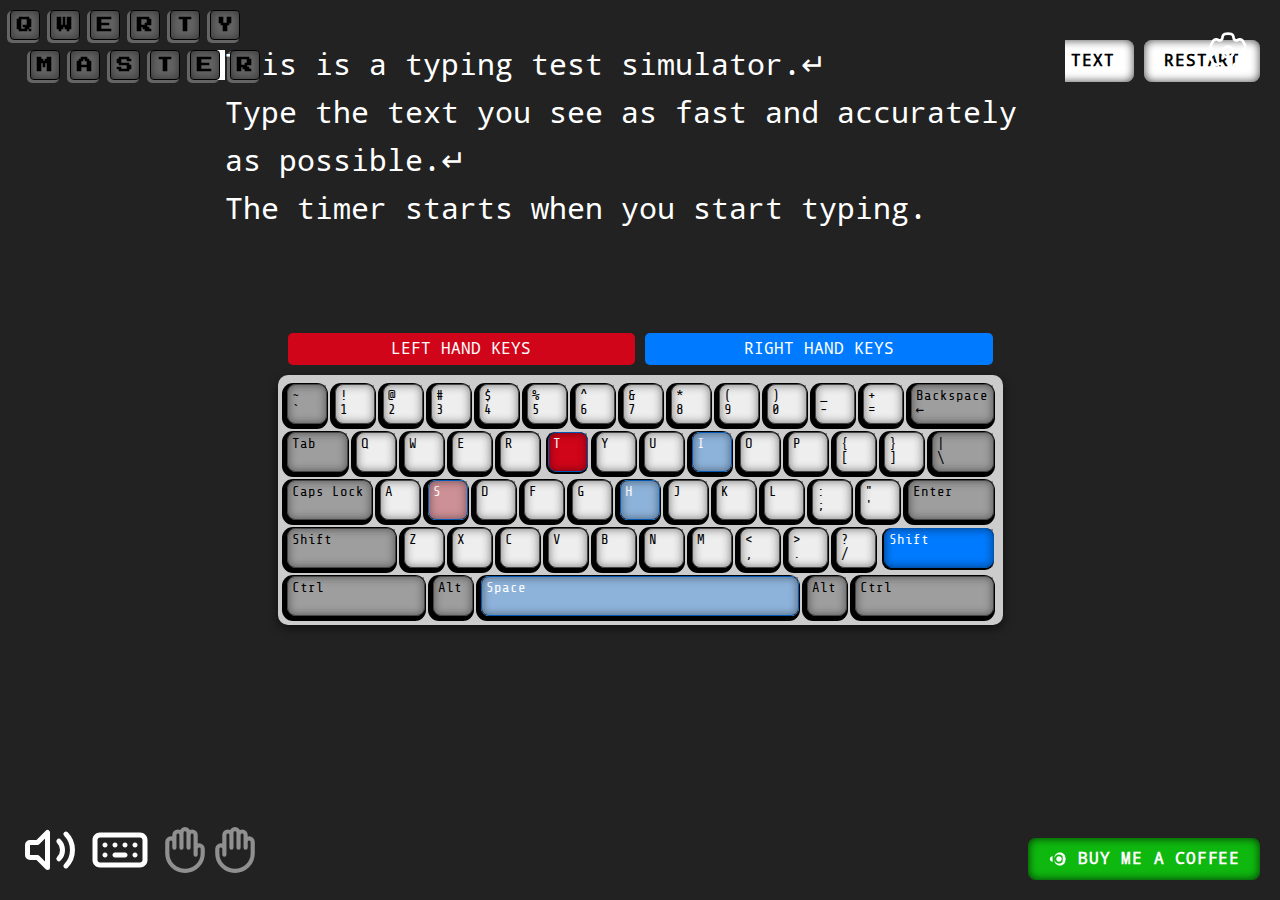
==== index.html @ 44d817fb "feat: Add loading animation." ====
<!DOCTYPE html>
<html lang="en">
  <head>
    <meta charset="UTF-8" />
    <meta name="viewport" content="width=device-width, initial-scale=1.0" />
    <title>QWERTY Keyboard</title>

    <link rel="preconnect" href="https://fonts.googleapis.com" />
    <link rel="preconnect" href="https://fonts.gstatic.com" crossorigin />
    <link
      href="https://fonts.googleapis.com/css2?family=Kanit:ital,wght@0,100;0,200;0,300;0,400;0,500;0,600;0,700;0,800;0,900;1,100;1,200;1,300;1,400;1,500;1,600;1,700;1,800;1,900&family=Press+Start+2P&display=swap"
      rel="stylesheet"
    />

    <script src="typing-progress.js" type="module"></script>
    <script src="qwerty-keyboard.js" type="module"></script>

    <link rel="stylesheet" href="reset.css" type="text/css" media="all" />
    <link rel="stylesheet" href="base.css" type="text/css" media="all" />
    <link rel="stylesheet" href="style.css" type="text/css" media="all" />
    <link rel="stylesheet" href="form.css" type="text/css" media="all" />
    <link rel="stylesheet" href="hands.css" type="text/css" media="all" />
  </head>

  <body>
    <header class="header">
      <h1 class="logo">
        <span>
          <span>Q</span>
          <span>W</span>
          <span>E</span>
          <span>R</span>
          <span>T</span>
          <span>Y</span>
        </span>

        <span>
          <span>M</span>
          <span>A</span>
          <span>S</span>
          <span>T</span>
          <span>E</span>
          <span>R</span>
        </span>
      </h1>
    </header>

    <qwerty-keyboard>
      <div class="container">
        <textarea
          class="textarea-placeholder source-container hidden"
          rows="5"
          data-default-text
        >
This is a typing test simulator.
Type the text you see as fast and accurately as possible.
The timer starts when you start typing.</textarea
        >
        <textarea
          class="textarea-placeholder hidden"
          rows="5"
          data-random-text
        ></textarea>

        <div class="textarea-preview" data-preview></div>

        <div class="actions">
          <button
            class="button disengage"
            data-init
            data-random
            data-source="data-random-text"
          >
            generate text
          </button>

          <button class="button disengage" data-restart>restart</button>
        </div>

        <div class="keyboard hidden" data-keyboard>
          <div class="keyboard__legend">
            <div class="keyboard__legend-item keyboard__legend-item--left">
              Left hand keys
            </div>
            <div class="keyboard__legend-item keyboard__legend-item--right">
              Right hand keys
            </div>
          </div>

          <!-- Row 1 -->
          <div class="row">
            <div data-code="Backquote" class="key dark key--left">~<br />`</div>
            <div data-code="Digit1" class="key key--left">!<br />1</div>
            <div data-code="Digit2" class="key key--left">@<br />2</div>
            <div data-code="Digit3" class="key key--left">#<br />3</div>
            <div data-code="Digit4" class="key key--left">$<br />4</div>
            <div data-code="Digit5" class="key key--left">%<br />5</div>
            <div data-code="Digit6" class="key">^<br />6</div>
            <div data-code="Digit7" class="key">&<br />7</div>
            <div data-code="Digit8" class="key">*<br />8</div>
            <div data-code="Digit9" class="key">(<br />9</div>
            <div data-code="Digit0" class="key">)<br />0</div>
            <div data-code="Minus" class="key">_<br />-</div>
            <div data-code="Equal" class="key">+<br />=</div>
            <div data-code="Backspace" class="key wide dark right">
              Backspace <br />←
            </div>
          </div>
          <!-- Row 2 -->
          <div class="row">
            <div data-code="Tab" class="key wide dark left">Tab</div>
            <div data-code="KeyQ" class="key key--left">Q</div>
            <div data-code="KeyW" class="key key--left">W</div>
            <div data-code="KeyE" class="key key--left">E</div>
            <div data-code="KeyR" class="key key--left">R</div>
            <div data-code="KeyT" class="key key--left">T</div>
            <div data-code="KeyY" class="key">Y</div>
            <div data-code="KeyU" class="key">U</div>
            <div data-code="KeyI" class="key">I</div>
            <div data-code="KeyO" class="key">O</div>
            <div data-code="KeyP" class="key">P</div>
            <div data-code="BracketLeft" class="key">{<br />[</div>
            <div data-code="BracketRight" class="key">}<br />]</div>
            <div data-code="Backslash" class="key wide dark left">|<br />\</div>
          </div>
          <!-- Row 3 -->
          <div class="row">
            <div data-code="CapsLock" class="key wide dark left">Caps Lock</div>
            <div data-code="KeyA" class="key key--left">A</div>
            <div data-code="KeyS" class="key key--left">S</div>
            <div data-code="KeyD" class="key key--left">D</div>
            <div data-code="KeyF" class="key key--left">F</div>
            <div data-code="KeyG" class="key key--left">G</div>
            <div data-code="KeyH" class="key">H</div>
            <div data-code="KeyJ" class="key">J</div>
            <div data-code="KeyK" class="key">K</div>
            <div data-code="KeyL" class="key">L</div>
            <div data-code="Semicolon" class="key">:<br />;</div>
            <div data-code="Quote" class="key">"<br />'</div>
            <div data-code="Enter" class="key wide dark right">Enter</div>
          </div>
          <!-- Row 4 -->
          <div class="row">
            <div
              data-code="ShiftLeft"
              class="key extra-wide dark key--left left"
            >
              Shift
            </div>
            <div data-code="KeyZ" class="key key--left">Z</div>
            <div data-code="KeyX" class="key key--left">X</div>
            <div data-code="KeyC" class="key key--left">C</div>
            <div data-code="KeyV" class="key key--left">V</div>
            <div data-code="KeyB" class="key key--left">B</div>
            <div data-code="KeyN" class="key">N</div>
            <div data-code="KeyM" class="key">M</div>
            <div data-code="Comma" class="key">&lt;<br />,</div>
            <div data-code="Period" class="key">&gt;<br />.</div>
            <div data-code="Slash" class="key">?<br />/</div>
            <div data-code="ShiftRight" class="key extra-wide dark right">
              Shift
            </div>
          </div>
          <!-- Row 5 -->
          <div class="row">
            <div data-code="ControlLeft" class="key extra-wide dark left">
              Ctrl
            </div>
            <div data-code="AltLeft" class="key dark left">Alt</div>
            <div data-code="Space" class="key space">Space</div>
            <div data-code="AltRight" class="key dark">Alt</div>
            <div data-code="ControlRight" class="key extra-wide dark right">
              Ctrl
            </div>
          </div>

          <div class="hands hidden" data-hands>
            <div class="hand hand--left" data-hand-left>
              <div
                class="hand__finger hand__finger--pinky"
                data-hand-left-pinky
              >
                <span class="joint"></span>
              </div>
              <div class="hand__finger hand__finger--ring" data-hand-left-ring>
                <span class="joint"></span>
              </div>
              <div
                class="hand__finger hand__finger--middle"
                data-hand-left-middle
              >
                <span class="joint"></span>
              </div>
              <div
                class="hand__finger hand__finger--index"
                data-hand-left-index
              >
                <span class="joint"></span>
              </div>
              <div
                class="hand__finger hand__finger--thumb"
                data-hand-left-thumb
              >
                <span class="joint"></span>
              </div>
            </div>

            <div class="hand hand--right" data-hand-right>
              <div
                class="hand__finger hand__finger--thumb"
                data-hand-right-thumb
              >
                <span class="joint"></span>
              </div>

              <div
                class="hand__finger hand__finger--index"
                data-hand-right-index
              >
                <span class="joint"></span>
              </div>
              <div
                class="hand__finger hand__finger--middle"
                data-hand-right-middle
              >
                <span class="joint"></span>
              </div>
              <div class="hand__finger hand__finger--ring" data-hand-right-ring>
                <span class="joint"></span>
              </div>
              <div
                class="hand__finger hand__finger--pinky"
                data-hand-right-pinky
              >
                <span class="joint"></span>
              </div>
            </div>
          </div>
        </div>
      </div>

      <div class="modal modal--end hidden" data-modal>
        <div class="modal__close" data-close></div>

        <div class="modal__inner">
          <div class="modal__content">
            <p>Your accuracy is <span data-accuracy></span></p>

            <p>Your speed is <span data-speed></span></p>

            <p>Your overall score is <span data-score></span></p>

            <div class="modal__actions">
              <button
                class="button"
                data-init
                data-random
                data-source="data-random-text"
              >
                New text
              </button>

              <button class="button" data-restart>restart</button>

              <div class="modal__share-container" data-share-container></div>
            </div>
          </div>
        </div>
      </div>

      <div class="modal modal--text hidden" data-modal-text id="custom-text">
        <div class="modal__close" data-close></div>

        <div class="modal__inner">
          <div class="modal__content">
            <textarea
              class="modal-text__textarea"
              rows="5"
              data-custom-text
              placeholder="Type or place some custom text of your own here, and press START button."
            ></textarea>

            <div class="modal-text__actions">
              <button
                class="button"
                data-init
                data-start
                data-source="data-custom-text"
              >
                Start
              </button>
            </div>
          </div>
        </div>
      </div>

      <div class="modal modal--history hidden" data-modal-history id="history">
        <div class="modal__close" data-close></div>

        <div class="modal__inner">
          <div class="modal__content">
            <div data-progress-container></div>
          </div>
        </div>
      </div>

      <form action="" method="post" class="settings" data-settings>
        <div class="settings__container">
          <div class="settings__field">
            <div class="checkbox">
              <input
                type="checkbox"
                id="sounds"
                name="sounds"
                value="on"
                class="checkbox"
                checked
              />

              <label for="sounds" class="checkbox_label">
                <svg
                  fill="#fff"
                  width="800px"
                  height="800px"
                  viewBox="0 0 24 24"
                  id="sound-max"
                  data-name="Flat Line"
                  xmlns="http://www.w3.org/2000/svg"
                  class="icon flat-line"
                >
                  <path
                    id="secondary"
                    d="M11,5V19L7,15H4a1,1,0,0,1-1-1V10A1,1,0,0,1,4,9H7Z"
                    style="fill: transparent; stroke-width: 1"
                  ></path>
                  <path
                    id="primary"
                    d="M18.36,5.64a9,9,0,0,1,0,12.72"
                    style="
                      fill: none;
                      stroke: #fff;
                      stroke-linecap: round;
                      stroke-linejoin: round;
                      stroke-width: 2;
                    "
                  ></path>
                  <path
                    id="primary-2"
                    data-name="primary"
                    d="M15.54,8.46a5,5,0,0,1,0,7.08"
                    style="
                      fill: none;
                      stroke: #fff;
                      stroke-linecap: round;
                      stroke-linejoin: round;
                      stroke-width: 2;
                    "
                  ></path>
                  <path
                    id="primary-3"
                    data-name="primary"
                    d="M11,5V19L7,15H4a1,1,0,0,1-1-1V10A1,1,0,0,1,4,9H7Z"
                    style="
                      fill: none;
                      stroke: #fff;
                      stroke-linecap: round;
                      stroke-linejoin: round;
                      stroke-width: 2;
                    "
                  ></path>
                </svg>
              </label>
            </div>
          </div>

          <div class="settings__field">
            <div class="checkbox">
              <input
                type="checkbox"
                id="keyboard"
                name="keyboard"
                value="on"
                checked
              />

              <label for="keyboard" class="checkbox_label">
                <svg
                  width="800px"
                  height="800px"
                  viewBox="0 0 24 24"
                  fill="none"
                  xmlns="http://www.w3.org/2000/svg"
                >
                  <path
                    d="M10 13C9.44772 13 9 13.4477 9 14C9 14.5523 9.44772 15 10 15H14C14.5523 15 15 14.5523 15 14C15 13.4477 14.5523 13 14 13H10Z"
                    fill="#fff"
                  />
                  <path
                    d="M17 14C17 13.4477 17.4477 13 18 13C18.5523 13 19 13.4477 19 14C19 14.5523 18.5523 15 18 15C17.4477 15 17 14.5523 17 14Z"
                    fill="#fff"
                  />
                  <path
                    d="M6 13C5.44772 13 5 13.4477 5 14C5 14.5523 5.44772 15 6 15C6.55229 15 7 14.5523 7 14C7 13.4477 6.55229 13 6 13Z"
                    fill="#fff"
                  />
                  <path
                    d="M5 10C5 9.44772 5.44772 9 6 9C6.55229 9 7 9.44772 7 10C7 10.5523 6.55229 11 6 11C5.44772 11 5 10.5523 5 10Z"
                    fill="#fff"
                  />
                  <path
                    d="M10 9C9.44771 9 9 9.44772 9 10C9 10.5523 9.44771 11 10 11C10.5523 11 11 10.5523 11 10C11 9.44772 10.5523 9 10 9Z"
                    fill="#fff"
                  />
                  <path
                    d="M13 10C13 9.44772 13.4477 9 14 9C14.5523 9 15 9.44772 15 10C15 10.5523 14.5523 11 14 11C13.4477 11 13 10.5523 13 10Z"
                    fill="#fff"
                  />
                  <path
                    d="M18 9C17.4477 9 17 9.44772 17 10C17 10.5523 17.4477 11 18 11C18.5523 11 19 10.5523 19 10C19 9.44772 18.5523 9 18 9Z"
                    fill="#fff"
                  />
                  <path
                    fill-rule="evenodd"
                    clip-rule="evenodd"
                    d="M20 5C21.6569 5 23 6.34315 23 8V16C23 17.6569 21.6569 19 20 19H4C2.34315 19 1 17.6569 1 16V8C1 6.34315 2.34315 5 4 5H20ZM20 7C20.5523 7 21 7.44772 21 8V16C21 16.5523 20.5523 17 20 17H4C3.44772 17 3 16.5523 3 16V8C3 7.44772 3.44772 7 4 7H20Z"
                    fill="#fff"
                  />
                </svg>
              </label>
            </div>
          </div>

          <div
            class="settings__field"
            data-tooltip
            data-trigger="click"
            data-position="top"
            data-text="This feature is not available yet. If you <a href='#' data-target='donate-modal'>buy me a coffee</a>, I'll do my best to implement it."
          >
            <div class="checkbox">
              <input
                type="checkbox"
                id="hands"
                name="hands"
                value="off"
                disabled
              />

              <label for="hands" class="checkbox_label checkbox_label--hands">
                <svg
                  width="800px"
                  height="800px"
                  viewBox="0 0 24 24"
                  fill="none"
                  xmlns="http://www.w3.org/2000/svg"
                >
                  <path
                    d="M6.9 11.4444V14.2222M6.9 11.4444V4.77778C6.9 3.8573 7.66112 3.11111 8.6 3.11111C9.53888 3.11111 10.3 3.8573 10.3 4.77778M6.9 11.4444C6.9 10.524 6.13888 9.77778 5.2 9.77778C4.26112 9.77778 3.5 10.524 3.5 11.4444V13.6667C3.5 18.269 7.30558 22 12 22C16.6944 22 20.5 18.269 20.5 13.6667V8.11111C20.5 7.19064 19.7389 6.44444 18.8 6.44444C17.8611 6.44444 17.1 7.19064 17.1 8.11111M10.3 4.77778V10.8889M10.3 4.77778V3.66667C10.3 2.74619 11.0611 2 12 2C12.9389 2 13.7 2.74619 13.7 3.66667V4.77778M13.7 4.77778V10.8889M13.7 4.77778C13.7 3.8573 14.4611 3.11111 15.4 3.11111C16.3389 3.11111 17.1 3.8573 17.1 4.77778V8.11111M17.1 8.11111V10.8889"
                    stroke="#fff"
                    stroke-width="2"
                    stroke-linecap="round"
                    stroke-linejoin="round"
                  />
                </svg>

                <svg
                  width="800px"
                  height="800px"
                  viewBox="0 0 24 24"
                  fill="none"
                  xmlns="http://www.w3.org/2000/svg"
                >
                  <path
                    d="M6.9 11.4444V14.2222M6.9 11.4444V4.77778C6.9 3.8573 7.66112 3.11111 8.6 3.11111C9.53888 3.11111 10.3 3.8573 10.3 4.77778M6.9 11.4444C6.9 10.524 6.13888 9.77778 5.2 9.77778C4.26112 9.77778 3.5 10.524 3.5 11.4444V13.6667C3.5 18.269 7.30558 22 12 22C16.6944 22 20.5 18.269 20.5 13.6667V8.11111C20.5 7.19064 19.7389 6.44444 18.8 6.44444C17.8611 6.44444 17.1 7.19064 17.1 8.11111M10.3 4.77778V10.8889M10.3 4.77778V3.66667C10.3 2.74619 11.0611 2 12 2C12.9389 2 13.7 2.74619 13.7 3.66667V4.77778M13.7 4.77778V10.8889M13.7 4.77778C13.7 3.8573 14.4611 3.11111 15.4 3.11111C16.3389 3.11111 17.1 3.8573 17.1 4.77778V8.11111M17.1 8.11111V10.8889"
                    stroke="#fff"
                    stroke-width="2"
                    stroke-linecap="round"
                    stroke-linejoin="round"
                  />
                </svg>
              </label>
            </div>
          </div>

          <details class="settings__details">
            <summary>
              <svg
                width="800px"
                height="800px"
                viewBox="0 0 24 24"
                fill="none"
                xmlns="http://www.w3.org/2000/svg"
              >
                <circle
                  cx="12"
                  cy="12"
                  r="3"
                  stroke="currentColor"
                  stroke-width="1.5"
                />
                <path
                  d="M13.7654 2.15224C13.3978 2 12.9319 2 12 2C11.0681 2 10.6022 2 10.2346 2.15224C9.74457 2.35523 9.35522 2.74458 9.15223 3.23463C9.05957 3.45834 9.0233 3.7185 9.00911 4.09799C8.98826 4.65568 8.70226 5.17189 8.21894 5.45093C7.73564 5.72996 7.14559 5.71954 6.65219 5.45876C6.31645 5.2813 6.07301 5.18262 5.83294 5.15102C5.30704 5.08178 4.77518 5.22429 4.35436 5.5472C4.03874 5.78938 3.80577 6.1929 3.33983 6.99993C2.87389 7.80697 2.64092 8.21048 2.58899 8.60491C2.51976 9.1308 2.66227 9.66266 2.98518 10.0835C3.13256 10.2756 3.3397 10.437 3.66119 10.639C4.1338 10.936 4.43789 11.4419 4.43786 12C4.43783 12.5581 4.13375 13.0639 3.66118 13.3608C3.33965 13.5629 3.13248 13.7244 2.98508 13.9165C2.66217 14.3373 2.51966 14.8691 2.5889 15.395C2.64082 15.7894 2.87379 16.193 3.33973 17C3.80568 17.807 4.03865 18.2106 4.35426 18.4527C4.77508 18.7756 5.30694 18.9181 5.83284 18.8489C6.07289 18.8173 6.31632 18.7186 6.65204 18.5412C7.14547 18.2804 7.73556 18.27 8.2189 18.549C8.70224 18.8281 8.98826 19.3443 9.00911 19.9021C9.02331 20.2815 9.05957 20.5417 9.15223 20.7654C9.35522 21.2554 9.74457 21.6448 10.2346 21.8478C10.6022 22 11.0681 22 12 22C12.9319 22 13.3978 22 13.7654 21.8478C14.2554 21.6448 14.6448 21.2554 14.8477 20.7654C14.9404 20.5417 14.9767 20.2815 14.9909 19.902C15.0117 19.3443 15.2977 18.8281 15.781 18.549C16.2643 18.2699 16.8544 18.2804 17.3479 18.5412C17.6836 18.7186 17.927 18.8172 18.167 18.8488C18.6929 18.9181 19.2248 18.7756 19.6456 18.4527C19.9612 18.2105 20.1942 17.807 20.6601 16.9999C21.1261 16.1929 21.3591 15.7894 21.411 15.395C21.4802 14.8691 21.3377 14.3372 21.0148 13.9164C20.8674 13.7243 20.6602 13.5628 20.3387 13.3608C19.8662 13.0639 19.5621 12.558 19.5621 11.9999C19.5621 11.4418 19.8662 10.9361 20.3387 10.6392C20.6603 10.4371 20.8675 10.2757 21.0149 10.0835C21.3378 9.66273 21.4803 9.13087 21.4111 8.60497C21.3592 8.21055 21.1262 7.80703 20.6602 7C20.1943 6.19297 19.9613 5.78945 19.6457 5.54727C19.2249 5.22436 18.693 5.08185 18.1671 5.15109C17.9271 5.18269 17.6837 5.28136 17.3479 5.4588C16.8545 5.71959 16.2644 5.73002 15.7811 5.45096C15.2977 5.17191 15.0117 4.65566 14.9909 4.09794C14.9767 3.71848 14.9404 3.45833 14.8477 3.23463C14.6448 2.74458 14.2554 2.35523 13.7654 2.15224Z"
                  stroke="currentColor"
                  stroke-width="1.5"
                />
              </svg>
            </summary>

            <div class="radio-group">
              <h4>Source:</h4>

              <ul class="list-buttons">
                <li>
                  <div class="radio">
                    <input
                      type="radio"
                      id="array"
                      name="source"
                      value="array"
                    />

                    <label
                      for="array"
                      class="radio__button radio__button--loading"
                    >
                      <span class="icon">
                        <svg
                          fill="currentColor"
                          width="800px"
                          height="800px"
                          viewBox="0 0 32 32"
                          version="1.1"
                          xmlns="http://www.w3.org/2000/svg"
                        >
                          <title>perspective-dice-random</title>
                          <path
                            d="M15.676 17.312h0.048c-0.114-0.273-0.263-0.539-0.436-0.78l-11.114-6.346c-0.37 0.13-0.607 0.519-0.607 1.109v9.84c0 1.034 0.726 2.291 1.621 2.808l9.168 5.294c0.544 0.314 1.026 0.282 1.32-0.023v-11.902h-0zM10.049 24.234l-1.83-1.057v-1.918l1.83 1.057v1.918zM11.605 19.993c-0.132 0.2-0.357 0.369-0.674 0.505l-0.324 0.12c-0.23 0.090-0.38 0.183-0.451 0.278-0.071 0.092-0.106 0.219-0.106 0.38v0.242l-1.83-1.056v-0.264c0-0.294 0.056-0.523 0.167-0.685 0.111-0.165 0.346-0.321 0.705-0.466l0.324-0.125c0.193-0.076 0.333-0.171 0.421-0.285 0.091-0.113 0.137-0.251 0.137-0.417 0-0.251-0.081-0.494-0.243-0.728-0.162-0.237-0.389-0.44-0.679-0.608-0.274-0.158-0.569-0.268-0.887-0.329-0.318-0.065-0.649-0.078-0.994-0.040v-1.691c0.409 0.085 0.782 0.19 1.12 0.313s0.664 0.276 0.978 0.457c0.825 0.476 1.453 1.019 1.886 1.627 0.433 0.605 0.649 1.251 0.649 1.937 0 0.352-0.066 0.63-0.198 0.834zM27.111 8.247l-9.531-5.514c-0.895-0.518-2.346-0.518-3.241 0l-9.531 5.514c-0.763 0.442-0.875 1.117-0.336 1.628l10.578 6.040c0.583 0.146 1.25 0.145 1.832-0.003l10.589-6.060c0.512-0.508 0.392-1.17-0.36-1.605zM16.305 10.417l-0.23-0.129c-0.257-0.144-0.421-0.307-0.492-0.488-0.074-0.183-0.062-0.474 0.037-0.874l0.095-0.359c0.055-0.214 0.061-0.389 0.016-0.525-0.041-0.139-0.133-0.248-0.277-0.329-0.219-0.123-0.482-0.167-0.788-0.133-0.309 0.033-0.628 0.141-0.958 0.326-0.31 0.174-0.592 0.391-0.846 0.653-0.257 0.26-0.477 0.557-0.661 0.892l-1.476-0.827c0.332-0.333 0.658-0.625 0.978-0.875s0.659-0.474 1.015-0.674c0.934-0.524 1.803-0.835 2.607-0.934 0.8-0.101 1.5 0.016 2.098 0.352 0.307 0.172 0.508 0.368 0.603 0.589 0.092 0.219 0.097 0.507 0.016 0.865l-0.1 0.356c-0.066 0.255-0.080 0.438-0.041 0.55 0.035 0.11 0.124 0.205 0.265 0.284l0.212 0.118-2.074 1.162zM18.674 11.744l-1.673-0.937 2.074-1.162 1.673 0.937-2.074 1.162zM27.747 10.174l-11.060 6.329c-0.183 0.25-0.34 0.527-0.459 0.813v11.84c0.287 0.358 0.793 0.414 1.37 0.081l9.168-5.294c0.895-0.517 1.621-1.774 1.621-2.808v-9.84c0-0.608-0.251-1.003-0.641-1.121zM23.147 23.68l-1.83 1.056v-1.918l1.83-1.057v1.918zM24.703 17.643c-0.132 0.353-0.357 0.78-0.674 1.284l-0.324 0.494c-0.23 0.355-0.38 0.622-0.451 0.799-0.071 0.174-0.106 0.342-0.106 0.503v0.242l-1.83 1.056v-0.264c0-0.294 0.056-0.587 0.167-0.878 0.111-0.294 0.346-0.721 0.705-1.279l0.324-0.5c0.193-0.298 0.333-0.555 0.421-0.771 0.091-0.218 0.137-0.409 0.137-0.575 0-0.251-0.081-0.4-0.243-0.447-0.162-0.050-0.389 0.009-0.679 0.177-0.274 0.158-0.569 0.39-0.887 0.695-0.318 0.302-0.649 0.671-0.994 1.107v-1.692c0.409-0.387 0.782-0.714 1.12-0.981s0.664-0.491 0.978-0.673c0.825-0.476 1.453-0.659 1.886-0.55 0.433 0.106 0.649 0.502 0.649 1.188 0 0.352-0.066 0.706-0.198 1.062z"
                          ></path>
                        </svg>
                      </span>

                      <span>Random words</span>
                    </label>
                  </div>
                </li>
                <!-- 
                <li>
                  <div class="radio">
                    <input type="radio" id="ai" name="source" value="ai" />

                    <label for="ai" class="radio__button radio__button--loading">
                      <span class="icon">
                        <svg
                          width="800px"
                          height="800px"
                          viewBox="0 0 24 24"
                          fill="none"
                          xmlns="http://www.w3.org/2000/svg"
                        >
                          <path
                            d="M12 2C6.48 2 2 6.48 2 12C2 17.52 6.48 22 12 22C17.52 22 22 17.52 22 12C22 6.48 17.52 2 12 2ZM12 20C7.59 20 4 16.41 4 12C4 7.59 7.59 4 12 4C16.41 4 20 7.59 20 12C20 16.41 16.41 20 12 20Z"
                            fill="currentColor"
                          />
                          <path
                            d="M12 6C8.69 6 6 8.69 6 12C6 15.31 8.69 18 12 18C15.31 18 18 15.31 18 12C18 8.69 15.31 6 12 6ZM12 16C9.79 16 8 14.21 8 12C8 9.79 9.79 8 12 8C14.21 8 16 9.79 16 12C16 14.21 14.21 16 12 16Z"
                            fill="currentColor"
                          />
                        </svg>
                      </span>

                      <span>AI Generated</span>
                    </label>
                  </div>
                </li>
                 -->

                <li>
                  <div class="radio">
                    <input type="radio" id="json" name="source" value="json" />

                    <label
                      for="json"
                      class="radio__button radio__button--loading"
                    >
                      <span class="icon">
                        <svg
                          height="800px"
                          width="800px"
                          version="1.1"
                          id="_x32_"
                          xmlns="http://www.w3.org/2000/svg"
                          xmlns:xlink="http://www.w3.org/1999/xlink"
                          viewBox="0 0 512 512"
                          xml:space="preserve"
                        >
                          <g>
                            <path
                              class="icon-advanced"
                              fill="currentColor"
                              d="M159.663,264.364c22.911,0,29.235-25.286,29.235-25.286h-58.465
                          C130.433,239.078,136.752,264.364,159.663,264.364z"
                            />
                            <path
                              class="icon-advanced"
                              fill="currentColor"
                              d="M307.804,264.364c22.911,0,29.235-25.286,29.235-25.286h-58.465
                          C278.574,239.078,284.893,264.364,307.804,264.364z"
                            />
                            <path
                              class="icon-advanced"
                              fill="currentColor"
                              d="M403.555,16.403C366.353,5.282,299.828-5.004,229.497,2.644C101.818,16.523,27.673,79.094,27.673,210.578
                          c0,97.857,24.36,193.973,67.312,240.045C134.77,493.279,180.574,512,229.497,512c48.924,0,94.719-18.721,134.512-61.376
                          c42.952-46.072,67.312-129.957,67.312-227.804c0-40.776,0-57.072,0-67.266c0-10.202,42.064-21.045,51.98-62.701
                          C490.949,60.743,454.96,31.772,403.555,16.403z M379.491,294.019H88.837v-85.625h290.653V294.019z"
                            />
                          </g>
                        </svg>
                      </span>

                      <span>Advanced text</span>
                    </label>
                  </div>
                </li>

                <li>
                  <div class="radio">
                    <input
                      type="radio"
                      id="ninja"
                      name="source"
                      value="ninja"
                    />

                    <label
                      for="ninja"
                      class="radio__button radio__button--loading"
                    >
                      <span class="icon">
                        <svg
                          width="800px"
                          height="800px"
                          viewBox="0 0 24 24"
                          fill="none"
                          xmlns="http://www.w3.org/2000/svg"
                        >
                          <path
                            d="M12 2C6.48 2 2 6.48 2 12C2 17.52 6.48 22 12 22C17.52 22 22 17.52 22 12C22 6.48 17.52 2 12 2ZM11.61 11.84C11.61 14.92 10.94 15.61 9.15 16.67C9.03 16.74 8.9 16.77 8.77 16.77C8.51 16.77 8.26 16.64 8.12 16.4C7.91 16.04 8.03 15.58 8.38 15.37C9.59 14.65 10.01 14.39 10.09 12.58H8.19C7.1 12.58 6.25 11.73 6.25 10.64V9.16C6.25 8.07 7.1 7.22 8.19 7.22H9.68C10.75 7.22 11.62 8.09 11.62 9.16V11.84H11.61ZM17.75 11.84C17.75 14.92 17.08 15.61 15.29 16.67C15.17 16.74 15.04 16.77 14.91 16.77C14.65 16.77 14.4 16.64 14.26 16.4C14.05 16.04 14.17 15.58 14.52 15.37C15.73 14.65 16.15 14.39 16.23 12.58H14.32C13.23 12.58 12.38 11.73 12.38 10.64V9.16C12.38 8.07 13.23 7.22 14.32 7.22H15.81C16.88 7.22 17.75 8.09 17.75 9.16V11.84Z"
                            fill="currentColor"
                          />
                        </svg>
                      </span>

                      <span>Quotes</span>
                    </label>
                  </div>
                </li>

                <li>
                  <div class="radio">
                    <input
                      type="radio"
                      id="wikipedia"
                      name="source"
                      value="wikipedia"
                      checked
                    />

                    <label
                      for="wikipedia"
                      class="radio__button radio__button--loading"
                    >
                      <span class="icon">
                        <svg
                          fill="currentColor"
                          version="1.1"
                          xmlns="http://www.w3.org/2000/svg"
                          xmlns:xlink="http://www.w3.org/1999/xlink"
                          width="800px"
                          height="800px"
                          viewBox="0 0 512 512"
                          enable-background="new 0 0 512 512"
                          xml:space="preserve"
                        >
                          <g id="e6c6b53d3c8160b22dad35a0f710b1db">
                            <path
                              d="M361.358,12.733c0,0-6.528,1.419-9.229,4.566c-2.854,3.323-5.105,5.228-3.53,6.232
                       c0.569,0.361,8.826,3.474,9.124,4.12c-0.229-0.498,13.583,7.666-5.01,11.071c-4.891,0.896-9.778-3.871-12.927-9.349
                       c-0.773-1.352-2.046-2.727-2.959-3.201c-1.752-0.913-8.634-2.105-12.309-2.131c-3.598-0.027-11.62,3.162-15.607,6.203
                       c-1.185,0.9-3.288,2.066-4.687,2.588c-2.953,1.105-11.951,2.627-13.397,2.268c-0.539-0.135-2.65,0.04-4.687,0.387
                       c-2.281,0.39-5.354,0.517-8.029,0.329c-5.369-0.371-5.743-0.743-5.771-5.693c-0.015-4.292-0.589-4.823-5.703-5.332
                       c-7.686-0.769-19.048,1.562-22.313,4.581l-1.248,1.152l0.336,7.563c0.185,4.189,0.145,7.683-0.093,7.83
                       c-1.314,0.809-12.986,2.328-20.062,2.607l-8.174,0.322c0,0-1.599,9.692,0.767,17.441c0.892,2.922,1.806,7.078,4.124,9.174
                       c4.004,3.615,8.313,2.747,15.36-3.106c5.359-4.454,9.114-5.021,13.464-2.026c3.095,2.129,6.497,7.012,7.194,10.33
                       c0.604,2.872,0.729,7.986,0.246,10.397c0,0-4.428,15.602-22.805,5.538c-1.503-0.824-5.083,1.476-6.324,2.659
                       c-1.6,1.526-2.558,10.987-1.873,17.025c0.529,4.645,0.848,6.241,1.485,9.127l2.568,10.622c-5.804-0.414-15.704-0.354-20.194,0.514
                       c-2.799,0.542-5.757,1.183-6.569,1.425c-0.816,0.245-2.481,0.706-3.703,1.028c-1.221,0.319-2.663,0.751-3.207,0.958
                       c-0.544,0.202-3.982,1.332-7.645,2.505c-3.666,1.173-7.71,2.645-8.989,3.269c-1.281,0.626-2.804,1.138-3.39,1.138
                       c-1.647,0-4.892,3.525-4.892,5.317c0,1.759,2.117,4.504,5.609,7.256c2.566,2.028,5.594,4.814,4.256,7.582
                       c-7.286,15.073-34.752,14.159-46.254,10.75c-4.815-1.428-6.745-2.947-4.835-7.047c1.008-2.166,5.225-7.283,8.708-10.566
                       c2.291-2.156,3.032-6.896,1.018-7.153c-11.202-1.436-33.656,4.135-44.704,6.472c-2.375,0.503-4.162-1.477-4.309-4.668
                       c-0.161-3.508,0.106-7.495,0.649-9.666c1.653-6.607,8.297-21.745,10.792-24.585c3.129-3.563,6.507-4.119,11.122-1.826
                       c2.08,1.033,3.673,1.465,5.413,1.467c2.149,0,4.345-0.303,6.075-1.771c7.771-6.586,7.118-21.466,2.547-26.315
                       c-3.562-3.777-10.222,6.722-13.755,8.755c-3.468,1.995-5.547,2.019-6.953,0.616c0,0-9.342-3.02,1.268-27.301
                       c3.533-8.089,17.116-9.165,18.181-10.622c2.099-2.877,9.335-18.631,8.886-19.354c-0.619-1.001-2.715-0.314-5.935,1.946
                       c-5.898,4.142-8.094,4.938-8.094,2.944c0-1.572,4.931-7.748,9.289-11.64c6.436-5.744,7.492-6.243,10.193-4.841
                       c1.861,0.966,3.287,0.366,7.226-3.044c4.332-3.748,11.364-11.577,10.858-12.084c-0.223-0.22-1.492,0.064-2.821,0.636
                       c-3.184,1.362-7.832,2.431-8.58,1.969c-0.868-0.536,1.401-2.168,6.118-4.403c3.902-1.85,5.266-2.533,5.952-2.106
                       c0.284-0.307,0.684-0.504,1.145-0.621c-0.865-1.701-1.161-1.757-1.966-1.757c-1.693,0-9.791,3.485-14.941,6.238
                       c-22.664,12.112-43.957,27.255-57.582,37.781C29.904,97.998,0.5,169.819,0.5,245.295c0,141.111,114.391,255.5,255.5,255.5
                       c141.11,0,255.5-114.389,255.5-255.5C511.5,139.754,452.662,51.698,361.358,12.733z M417.293,186.604
                       c-11.03,10.237-10.205,8.058-19.753,53.173c-11.217,53.022-28.423,118.104-31.724,120.196c-4.478,2.854-5.135,2.588-15.699-5.813
                       c-42.716-34.08-50.834-40.136-53.676-40.136c-1.862,0-6.635,9.263-11.437,22.17c-4.507,12.189-11.579,30.248-15.726,40.105
                       c-10.639,25.354-13.401,25.297-42.218-0.703c-46.714-42.137-96.922-83.918-104.993-87.309c-5.865-2.49-12.527-3.127-22.247-2.129
                       c-11.239,1.207-14.125,0.77-15.292-2.256c-2.302-5.982,1.65-7.922,26.901-13.187c13.087-2.735,32.925-8.112,44.097-11.993
                       c11.126-3.824,21.668-6.979,23.343-6.979c5.791,0,3.121,7.052-3.997,10.768c-9.548,4.907-13.429,12.227-9.237,17.342
                       c8.116,9.869,89.656,77.375,92.766,76.772c3.586-0.683,24.203-45.055,24.132-51.959c0-3.875-49.703-42.063-61.701-47.469
                       c-3.584-1.625-11.095-2.74-16.666-2.541c-5.551,0.213-10.811-0.32-11.686-1.171c-4.283-4.258,3.11-8.33,24.04-13.301
                       c12.775-3,28.067-7.588,34.05-10.133c18.585-7.97,30.145-4.889,15.82,4.246c-8.02,5.087-10.057,7.776-8.625,11.438
                       c1.404,3.676,32.813,27.58,36.205,27.58c3.777,0,13.016-29.569,12.145-38.828c-0.754-7.582-1.211-7.923-12.145-8.627
                       c-18.611-1.188-14.125-7.357,9.887-13.57c8.407-2.174,22.146-6.776,30.58-10.223c12.43-5.108,15.846-5.714,18.271-3.194
                       c2.347,2.449,1.502,4.074-4.217,8.208c-3.926,2.838-9.761,7.878-12.965,11.173c-6.104,6.396-29.126,61.554-27.434,65.772
                       c1.388,3.434,45.606,35.066,51.016,36.461c5.016,1.34,3.798,5.75,18.22-66.778c4.892-24.604,8.264-46.454,7.464-48.491
                       c-1.019-2.661-4.654-3.777-12.281-3.777c-9.19,0-10.86-0.704-10.86-4.687c0-3.752,3.486-5.712,17.375-9.857
                       c9.548-2.804,21.352-7.174,26.248-9.69C423.978,167.683,431.396,173.478,417.293,186.604z"
                            />
                          </g>
                        </svg>
                      </span>

                      <span>Wikipedia</span>
                    </label>
                  </div>
                </li>

                <li>
                  <button class="button button--full" data-target="custom-text">
                    <span>Custom text</span>

                    <span class="icon">
                      <svg
                        fill="currentColor"
                        xmlns="http://www.w3.org/2000/svg"
                        width="800px"
                        height="800px"
                        viewBox="0 0 52 52"
                        enable-background="new 0 0 52 52"
                        xml:space="preserve"
                      >
                        <path
                          d="M49.4,12.2c-0.2-0.6-0.9-0.7-1.4-0.3L39.9,20c-0.6,0.6-1.6,0.6-2.2,0L32,14.3c-0.6-0.6-0.6-1.6,0-2.2L40.2,4
                        c0.4-0.4,0.2-1.1-0.3-1.4C38.5,2.2,37,2,35.6,2c-8.5,0-15.3,7.3-14.3,16c0.2,1.4,0.5,2.6,1,3.8L3.6,40.4c-2.2,2.2-2.2,5.8,0,7.9
                        c1.1,1.1,2.6,1.7,4,1.7s2.9-0.6,4-1.7l18.6-18.6c1.2,0.5,2.5,0.8,3.8,1c8.7,1,16-5.8,16-14.3C50,14.9,49.8,13.5,49.4,12.2z"
                        />
                      </svg>
                    </span>
                  </button>
                </li>
              </ul>

              <!-- Buttons -->
              <h4>Progress:</h4>

              <ul class="list-buttons">
                <li>
                  <button
                    class="button button--full button--small"
                    data-target="history"
                  >
                    History
                  </button>
                </li>

                <li>
                  <div class="checkbox checkbox-default">
                    <input
                      type="checkbox"
                      id="track-history"
                      name="track-history"
                      checked
                    />
                    <label for="track-history" class="checkbox_label">
                      Track typing history
                    </label>
                  </div>
                </li>

                <li>
                  <button
                    class="button button--full button--small button--danger"
                    data-clear-history
                  >
                    Clear history
                  </button>
                </li>
              </ul>
            </div>
          </details>
        </div>
      </form>

      <div class="modal modal--confirm hidden" data-modal-confirm>
        <div class="modal__inner">
          <div class="modal__content">
            <h2>Are you sure?</h2>
            <p>This action cannot be undone.</p>
            <button class="button button--small button--danger">Yes</button>

            <button class="button button--small">No</button>
          </div>
        </div>
      </div>

      <div class="tooltip">
        <div class="tooltip__content" data-tooltip-content></div>
      </div>

      <div class="donate-button">
        <a href="#" class="button button--donate" data-target="donate-modal">
          <span class="icon">
            <svg
              width="24"
              height="24"
              viewBox="0 0 24 24"
              fill="none"
              xmlns="http://www.w3.org/2000/svg"
            >
              <path
                d="M12 15C12.7956 15 13.5587 14.6839 14.1213 14.1213C14.6839 13.5587 15 12.7956 15 12C15 11.2044 14.6839 10.4413 14.1213 9.87868C13.5587 9.31607 12.7956 9 12 9C11.2044 9 10.4413 9.31607 9.87868 9.87868C9.31607 10.4413 9 11.2044 9 12C9 12.7956 9.31607 13.5587 9.87868 14.1213C10.4413 14.6839 11.2044 15 12 15Z"
                fill="currentColor"
              />
              <path
                d="M2 12C2 13.6569 3.34315 15 5 15H5.16C5.06 14.44 5 13.86 5 13.27V10.73C5 10.14 5.06 9.56 5.16 9H5C3.34315 9 2 10.3431 2 12Z"
                fill="currentColor"
              />
              <path
                d="M19 12C19 10.3431 17.6569 9 16 9H15.84C15.94 9.56 16 10.14 16 10.73V13.27C16 13.86 15.94 14.44 15.84 15H16C17.6569 15 19 13.6569 19 12Z"
                fill="currentColor"
              />
              <path
                fill-rule="evenodd"
                clip-rule="evenodd"
                d="M7 10.73C7 7.61 9.61 5 12.73 5H13.27C16.39 5 19 7.61 19 10.73V13.27C19 16.39 16.39 19 13.27 19H12.73C9.61 19 7 16.39 7 13.27V10.73ZM12 17C13.3261 17 14.5979 16.4732 15.5355 15.5355C16.4732 14.5979 17 13.3261 17 12C17 10.6739 16.4732 9.40215 15.5355 8.46447C14.5979 7.52678 13.3261 7 12 7C10.6739 7 9.40215 7.52678 8.46447 8.46447C7.52678 9.40215 7 10.6739 7 12C7 13.3261 7.52678 14.5979 8.46447 15.5355C9.40215 16.4732 10.6739 17 12 17Z"
                fill="currentColor"
              />
            </svg>
          </span>
          <span>Buy me a coffee</span>
        </a>
      </div>

      <div class="modal modal--donate hidden" id="donate-modal">
        <div class="modal__close" data-close></div>
        <div class="modal__inner">
          <div class="modal__content">
            <h2>Support this project</h2>
            <p>
              If you find this typing practice tool helpful, consider buying me
              a coffee! ☕
            </p>

            <div class="donate-payment">
              <p>You can support this project via Revolut:</p>
              <div class="revolut-details">
                <a
                  href="https://revolut.me/nikola5j6b"
                  target="_blank"
                  class="button revolut-link"
                  data-revolut-link
                >
                  Donate
                </a>
                <button
                  class="button button--small button--copy"
                  data-copy-revolut
                >
                  Copy link
                </button>
              </div>
            </div>
          </div>
        </div>
      </div>
    </qwerty-keyboard>
  </body>
</html>
---- base.css ----
body {
  font-family: Arial, sans-serif;
  min-height: 100vh;
  margin: 0;
  background-color: #222;
  font-size: 16px;
  line-height: 1.4;
}

.hidden {
  display: none !important;
}

.container {
  max-width: 900px;
  margin: 0 auto;
}

.button {
  display: inline-flex;
  align-items: center;
  justify-content: center;
  padding: 10px 20px;
  background-color: #fff;
  color: #000;
  border: none;
  border-radius: 8px;
  cursor: pointer;
  font-size: 16px;
  font-weight: 700;
  text-transform: uppercase;
  transition: all 0.3s ease;
  letter-spacing: 0.05em;
  box-shadow: inset 0 0 10px 0 rgba(0, 0, 0, 0.75);
  position: relative;
  gap: 10px;
}

.button .icon {
  width: 22px;
  height: 22px;
  display: inline-block;
}

.button .icon svg {
  width: 100%;
  height: 100%;
}

.button:after {
  content: "";
  position: absolute;
  top: 0;
  left: 0;
  width: 100%;
  border-radius: 8px;
  height: 100%;
  transition: all 0.3s ease;
  z-index: 2;
}

.button:hover:after {
  box-shadow: inset 0 0 10px 0 rgba(0, 0, 0, 0.75);
}

.button--small {
  font-size: 14px;
  padding: 8px;
  text-transform: lowercase;
}

.button--full {
  width: 100%;
  display: flex;
}

.button--radio input {
  position: absolute;
  visibility: hidden;
  opacity: 0;
}

.button--radio label {
  cursor: pointer;
  display: flex;
  flex-direction: row;
  flex-wrap: nowrap;
  align-items: center;
  justify-content: space-between;
  gap: 5px;
}

.button--radio svg {
  width: 22px;
  height: 22px;
}

@keyframes blink {
  50% {
    opacity: 0;
  }
}

.textarea-placeholder {
  border: none;
  display: block;
  width: 100%;
  padding: 20px;
  margin: 10px 0;
  height: 50px;
}

.link {
  text-decoration: underline;
  font-size: 90%;
}

.link:hover {
  text-decoration: none;
}

.button--danger {
  background-color: #dc3545;
  color: white;
}

.button--danger:hover {
  background-color: #c82333;
}
---- style.css ----
@import url("https://fonts.googleapis.com/css2?family=Press+Start+2P&family=Share+Tech+Mono&display=swap");

@font-face {
  font-family: "Droid Sans Mono";
  src: url("./fonts/DroidSansMono.eot");
  src: url("./fonts/DroidSansMono.eot?#iefix") format("embedded-opentype"),
    url("./fonts/DroidSansMono.woff2") format("woff2"),
    url("./fonts/DroidSansMono.woff") format("woff"),
    url("./fonts/DroidSansMono.ttf") format("truetype"),
    url("./fonts/DroidSansMono.svg#DroidSansMono") format("svg");
  font-weight: normal;
  font-style: normal;
  font-display: swap;
}

body {
  font-family: "Droid Sans Mono", sans-serif;
}

qwerty-keyboard {
  display: block;
  padding: 20px 0;
  position: relative;
  min-height: 100vh;
}

.header {
  position: fixed;
  top: 0;
  left: 0;
  z-index: 100;
  padding: 10px 10px;
}

.logo {
  font-size: 14px;
  font-weight: bold;
  text-align: center;
  margin-bottom: 20px;
  color: #fff;
  text-transform: uppercase;
  display: flex;
  flex-flow: column wrap;
  justify-content: flex-start;
  align-items: flex-start;
  gap: 10px;
  font-family: "Press Start 2P", cursive;
  font-size: 16px;
}

.logo > span {
  display: flex;
  flex-flow: row wrap;
  justify-content: center;
  align-items: center;
  gap: 10px;
}

.logo > span:last-child {
  padding-left: 20px;
}

.logo span span {
  width: 30px;
  height: 30px;
  border: 1px solid #000;
  background-color: #fff;
  background-color: #646464;
  color: #000;
  display: flex;
  flex-flow: row wrap;
  justify-content: center;
  align-items: center;
  box-shadow: -2px 2px 0px 1px rgba(255, 255, 255, 0.3);
  border-radius: 4px;
  position: relative;
  overflow: hidden;
}

.logo span span:after {
  content: "";
  position: absolute;
  top: 0;
  left: 0;
  width: 100%;
  height: 100%;
  box-shadow: inset 0 0 10px 0 rgba(0, 0, 0, 0.5);
}

/* First row animation (QWERTY) */
.logo > span:first-child span:nth-child(1) {
  animation: keyPress 0.3s ease forwards;
  animation-delay: 0s;
} /* Q */
.logo > span:first-child span:nth-child(2) {
  animation: keyPress 0.3s ease forwards;
  animation-delay: 0.3s;
} /* W */
.logo > span:first-child span:nth-child(3) {
  animation: keyPress 0.3s ease forwards;
  animation-delay: 0.6s;
} /* E */
.logo > span:first-child span:nth-child(4) {
  animation: keyPress 0.3s ease forwards;
  animation-delay: 0.9s;
} /* R */
.logo > span:first-child span:nth-child(5) {
  animation: keyPress 0.3s ease forwards;
  animation-delay: 1.2s;
} /* T */
.logo > span:first-child span:nth-child(6) {
  animation: keyPress 0.3s ease forwards;
  animation-delay: 1.5s;
} /* Y */

/* Second row animation (MASTER) - starts after first row is done */
.logo > span:last-child span:nth-child(1) {
  animation: keyPress 0.3s ease forwards;
  animation-delay: 2s;
} /* M */
.logo > span:last-child span:nth-child(2) {
  animation: keyPress 0.3s ease forwards;
  animation-delay: 2.3s;
} /* A */
.logo > span:last-child span:nth-child(3) {
  animation: keyPress 0.3s ease forwards;
  animation-delay: 2.6s;
} /* S */
.logo > span:last-child span:nth-child(4) {
  animation: keyPress 0.3s ease forwards;
  animation-delay: 2.9s;
} /* T */
.logo > span:last-child span:nth-child(5) {
  animation: keyPress 0.3s ease forwards;
  animation-delay: 3.2s;
} /* E */
.logo > span:last-child span:nth-child(6) {
  animation: keyPress 0.3s ease forwards;
  animation-delay: 3.5s;
} /* R */

@keyframes keyPress {
  0% {
    transform: translateY(0);
    box-shadow: -2px 2px 0px 2px rgba(255, 255, 255, 0.3);
    background-color: #fff;
  }
  50% {
    transform: translateY(2px);
    box-shadow: 0px 0px 0px 0px rgba(255, 255, 255, 0.3);
    background-color: #646464;
  }
  100% {
    transform: translateY(0);
    box-shadow: -2px 2px 0px 2px rgba(255, 255, 255, 0.3);
    background-color: #fff;
  }
}

.textarea-container {
  background-color: #fff;
}

.textarea-container__head {
  padding: 5px 10px;
  background-color: #07ff41;
}

.typing-area {
  display: block;
  margin: 0 0 20px;
  width: 100%;
  font-size: 20px;
  line-height: 1.5;
  padding: 10px;
  border: 1px solid #ccc;
  border-radius: 5px;
  resize: none;
}

.actions {
  margin: 20px 0;
  text-align: center;
  position: absolute;
  bottom: 10px;
  left: 0;
  width: 100%;
}

@media (max-height: 900px) {
  .actions {
    bottom: auto;
    top: 20px;
    left: auto;
    right: 20px;
    width: auto;
  }
}

.keyboard {
  display: block;
  background: #ccc;
  padding: 5px;
  border-radius: 10px;
  box-shadow: 0 4px 10px rgba(0, 0, 0, 0.5);
  max-width: 725px;
  margin: 0 auto;
  position: relative;
  margin-top: 50px;
}

.keyboard__legend {
  display: flex;
  flex-flow: row wrap;
  justify-content: space-between;
  position: absolute;
  gap: 10px;
  padding: 10px;
  bottom: 100%;
  left: 0;
  width: 100%;
}

.keyboard__legend-item {
  flex: 1;
  display: flex;
  flex-flow: column wrap;
  justify-content: center;
  align-items: center;
  color: #fff;
  padding: 5px 10px;
  border-radius: 5px;
  text-transform: uppercase;
}

.keyboard__legend-item--left {
  background-color: #d10519;
}

.keyboard__legend-item--right {
  background-color: #007bff;
}

.row {
  display: flex;
  justify-content: center;
}

.key {
  background: #eee;
  min-width: 40px;
  height: 40px;
  display: flex;
  flex-flow: column wrap;
  align-items: flex-start;
  justify-content: flex-start;
  line-height: 1;
  color: #000;
  font-size: 12px;
  border: 1px solid #444;
  border-radius: 8px;
  padding: 4px;
  margin: 4px;
  user-select: none;
  transition: all 0.2s;
  box-shadow: -2px 2px 0px 3px #000;
  position: relative;
  font-family: "Share Tech Mono", monospace;
  font-size: 14px;
}

.key:after {
  content: "";
  position: absolute;
  top: 0;
  left: 0;
  width: 100%;
  height: 100%;
  box-shadow: inset 0 0 10px 0 rgba(0, 0, 0, 0.5);
}

.key.left {
  text-align: left;
}

.key.right {
  text-align: right;
}

.key.dark {
  background-color: #9e9e9e;
}

.key.wide {
  flex: 1.5;
}

.key.extra-wide {
  flex: 2.5;
}

.key.space {
  flex: 6;
}

.keyboard .key[data-code="Backspace"] {
  text-align: left;
}

/* ------------------------------------------------------------ *\
  Preview
\* ------------------------------------------------------------ */

.textarea-preview {
  font-size: 30px;
  line-height: 1.6;
  background: #222;
  padding: 30px 10px 10px 10px;
  white-space: pre-wrap;
  vertical-align: bottom;
  height: 305px;
  overflow: hidden;
  position: relative;
  z-index: 10;
  max-width: 850px;
  margin: 0 auto;
}

.textarea-preview .word {
  position: relative;
  display: inline-block;
}

.textarea-preview .word[data-wpm]:before {
  position: absolute;
  top: -20px;
  left: 50%;
  transform: translateX(-50%);
  background-color: rgba(255, 87, 34, 0.2);
  color: #ff5722;
  font-size: 12px;
  padding: 2px 6px;
  border-radius: 4px;
  white-space: nowrap;
}

/* Speed-based colors for WPM display */
.textarea-preview .word.speed-medium:before {
  background-color: rgba(33, 150, 243, 0.2);
  color: #2196f3;
}

.textarea-preview .word.speed-great:before {
  background-color: rgba(33, 150, 243, 0.2);
  color: #2196f3;
}

.textarea-preview .word.speed-excellent:before {
  background-color: rgba(33, 150, 243, 0.2);
  color: #2196f3;
}

.textarea-preview .word.speed-perfect:before {
  background-color: rgba(76, 175, 80, 0.2);
  color: #4caf50;
}

.textarea-preview .word.speed-master:before {
  background-color: rgba(255, 0, 0, 0.2);
  color: #f5ea50;
}

.textarea-preview .word.speed-god:before {
  background-color: rgba(255, 0, 0, 0.2);
  color: #f5ea50;
}

.textarea-preview .word span {
  display: inline-block;
  transition: color 0.2s, background 0.2s;
  display: inline-flex;
  flex-direction: row;
  flex-wrap: nowrap;
  align-items: stretch;
  justify-content: center;
  line-height: 1;
  min-height: 30px;
  vertical-align: top;
  color: #fff;
  margin-bottom: 5px;
}

.textarea-preview span[data-code="Space"] {
  min-width: 18px;
}

.textarea-preview span.typed {
  background-color: #c7c7c7;
  opacity: 0.2;
}

.textarea-preview span.current {
  text-decoration-color: #fff;
  text-underline-offset: 10px;
  position: relative;
}

.textarea-preview span.current:after {
  content: "";
  position: absolute;
  top: 0;
  height: 100%;
  left: -8px;
  width: 8px;
  background-color: #fff;
  z-index: 2;
  animation: blink 0.5s infinite;
  animation-delay: 0.5s;
}

.textarea-preview span.error {
  background-color: #dc3545;
}

.keyboard .key.expected {
  -webkit-box-shadow: -1px 1px 0px 1px #000;
  -moz-box-shadow: -1px 1px 0px 1px #000;
  box-shadow: -1px 1px 0px 1px #000;
  animation: expected 0.5s infinite;
}

@keyframes expected {
  0% {
    transform: scale(1);
  }
  50% {
    transform: scale(1.1);
  }
  100% {
    transform: scale(1);
  }
}
.keyboard .key.highlight {
  background: #007bff;
  color: #fff;
  border-color: #0056b3;
}

.keyboard .key.highlight:not(.expected) {
  background-color: rgba(0, 123, 255, 0.3);
}

.keyboard .key--left.highlight {
  background-color: #d10519;
}

.keyboard .key--left.highlight:not(.expected) {
  background-color: rgba(209, 5, 25, 0.3);
}

.modal {
  position: fixed;
  top: 0;
  left: 0;
  width: 100%;
  height: 100%;
  background-color: rgba(40, 40, 40, 0.8);
  z-index: 999;
  display: flex;
  align-items: center;
  flex-flow: row wrap;
  justify-content: center;
}

.modal__close {
  position: absolute;
  top: 10px;
  right: 10px;
  width: 100%;
  height: 100%;
}

.modal__inner {
  width: 900px;
  color: #fff;
  background-color: #333;
  border: 1px solid #fff;
  border-radius: 10px;
  box-shadow: inset 0 0 10px 0 rgba(0, 0, 0, 0.75);
  position: relative;
  z-index: 10;
}

.modal__content {
  text-align: center;
  padding: 40px 20px;
  font-size: 30px;
  font-weight: 700;
}

.modal--text .modal__inner {
  border: none;
  background-color: transparent;
  box-shadow: none;
}

.modal--text .modal__content {
  padding: 0;
}

.modal.modal--text {
  background-color: rgba(40, 40, 40, 0.8);
}

.modal-text__textarea {
  width: 100%;
  height: 100%;
  background-color: #333;
  box-shadow: inset 0 0 10px 0 rgba(0, 0, 0, 0.75);
  color: #fff;
  font-size: 20px;
  display: block;
  border: 1px solid #fff;
  border-radius: 10px;
  padding: 10px;
  resize: none;
}

.modal-text__actions {
  display: flex;
  flex-flow: row wrap;
  justify-content: center;
  align-items: center;
  gap: 10px;
  margin-top: 20px;
}

.checkbox {
  display: flex;
  align-items: center;
  gap: 10px;
}

.settings__field {
  display: flex;
  flex-flow: row wrap;
  justify-content: center;
  align-items: center;
  gap: 10px;
}

.checkbox_label {
  display: flex;
  align-items: center;
  cursor: pointer;
  user-select: none;
  transition: all 0.2s;
  opacity: 0.5;
  color: #fff;
}

input:checked + .checkbox_label {
  opacity: 1;
}

.checkbox_label svg {
  width: 60px;
  height: auto;
}

.checkbox_label--hands svg {
  width: 50px;
}

.checkbox_label--hands svg:first-child {
  transform: rotateY(-180deg);
}

.checkbox_label--hands svg:last-child {
  display: block;
}

.image-container {
  position: absolute;
  top: 0;
  left: 0;
  z-index: 999;
  width: 0;
  height: 0;
  pointer-events: none;
}

.image-preview {
  background-color: #333;
  position: absolute;
  top: 20px;
  right: 20px;
  width: 300px;
}

.modal__video {
  position: relative;
  overflow: hidden;
  border-radius: 8px;
  padding-bottom: 400px;
  max-width: 400px;
  margin: 0 auto;
}

.modal__video iframe {
  border: none;
  pointer-events: none;
  position: absolute;
  top: -20%;
  right: -20%;
  left: -20%;
  bottom: -20%;
}

.modal__share-container {
  display: block;
}
.modal__share-container .button {
  display: block;
}

.modal__actions {
  display: flex;
  flex-flow: row wrap;
  justify-content: center;
  align-items: center;
  gap: 10px;
}

.wpm-container {
  text-align: center;
  font-size: 20px;
  font-weight: 700;
  color: #fff;
  font-size: 20px;
  font-family: "Droid Sans Mono", sans-serif;
  text-transform: uppercase;
  border: 1px solid #fff;
  padding: 10px;
  border-radius: 10px;
}

/* Add to existing CSS */
.tooltip {
  position: fixed;
  top: 0;
  left: 0;
  z-index: 1000;
  pointer-events: none;
  opacity: 0;
  transition: opacity 0.2s;
  width: 300px;
}

.tooltip__content a {
  text-decoration: underline;
}

.tooltip__content a:hover {
  text-decoration: none;
}

.tooltip--active {
  opacity: 1;
  pointer-events: auto;
}

.tooltip__content {
  background: #333;
  color: #fff;
  padding: 8px 12px;
  border-radius: 4px;
  font-size: 14px;
  position: relative;
  /* white-space: nowrap; */
}

.tooltip__content:after {
  content: "";
  position: absolute;
  bottom: -5px;
  left: 50%;
  transform: translateX(-50%);
  width: 0;
  height: 0;
  border-left: 5px solid transparent;
  border-right: 5px solid transparent;
  border-top: 5px solid #333;
}

/* Default checkbox style */
.checkbox-default input[type="checkbox"] {
  position: absolute;
  opacity: 0;
  width: 0;
  height: 0;
}

.checkbox-default .checkbox_label {
  position: relative;
  padding-left: 30px;
  cursor: pointer;
  display: inline-flex;
  align-items: center;
  user-select: none;
  font-size: 14px;
  height: 20px;
  line-height: 20px;
}

.checkbox-default .checkbox_label:before {
  content: "";
  position: absolute;
  left: 0;
  top: 50%;
  transform: translateY(-50%);
  width: 20px;
  height: 20px;
  border: 2px solid #fff;
  border-radius: 4px;
  background: transparent;
  transition: all 0.2s ease;
}

.checkbox-default .checkbox_label:after {
  content: "";
  position: absolute;
  left: 7px;
  top: 9px;
  transform: translateY(-50%) rotate(45deg);
  width: 6px;
  height: 12px;
  border: solid #fff;
  border-width: 0 2px 2px 0;
  opacity: 0;
  transition: opacity 0.2s ease;
}

.checkbox-default input[type="checkbox"]:checked + .checkbox_label:before {
  background: #007bff;
  border-color: #007bff;
}

.checkbox-default input[type="checkbox"]:checked + .checkbox_label:after {
  opacity: 1;
}

.checkbox-default input[type="checkbox"]:focus + .checkbox_label:before {
  box-shadow: 0 0 0 3px rgba(0, 123, 255, 0.3);
}

/* Hover state */
.checkbox-default .checkbox_label:hover:before {
  border-color: #007bff;
}

.logo {
  transition: all 0.2s ease;
}

.engaged .settings__field .checkbox_label,
.engaged .actions .button,
.engaged .logo {
  transform: scale(0.8);
  opacity: 0.3;
}

.engaged .settings__field .checkbox_label:hover,
.engaged .actions .button:hover {
  transform: scale(1);
  opacity: 1;
}

.donate-button {
  position: fixed;
  bottom: 20px;
  right: 20px;
  z-index: 100;
}

.button--donate {
  display: flex;
  align-items: center;
  gap: 8px;
  background: rgb(15, 184, 15);
  color: #fff;
  transition: all 0.2s ease;
}

.button--donate:hover {
  background: rgb(20, 248, 20);
}

.revolut-details {
  display: flex;
  align-items: center;
  gap: 10px;
  margin-top: 10px;
  padding: 10px;
  background: #f5f5f5;
  border-radius: 4px;
}

.revolut-link {
  flex: 1;
  font-family: monospace;
  word-break: break-all;
  color: #ff5f5f;
  text-decoration: none;
  transition: color 0.2s ease;
}

.revolut-link:hover {
  color: #ff4040;
  text-decoration: underline;
}

.button--copy {
  white-space: nowrap;
}

/* Add this to your existing CSS */
@keyframes spin {
  0% {
    transform: rotate(0deg);
  }
  100% {
    transform: rotate(360deg);
  }
}

.radio__button--loading::after {
  content: "";
  position: absolute;
  left: 0;
  top: 0;
  transform: translateY(-50%);
  width: 24px;
  height: 24px;
  border: 2px solid rgba(255, 255, 255, 0.3);
  border-radius: 50%;
  border-top-color: blue;
  animation: spin 0.8s linear infinite;
  opacity: 0;
  visibility: hidden;
  transition: opacity 0.2s, visibility 0.2s;
  margin-top: 0;
}

.radio__button--loading.is-loading::after {
  opacity: 1;
  visibility: visible;
}
---- form.css ----
.settings {
  position: absolute;
  bottom: 10px;
  left: 10px;
  padding: 10px;
  z-index: 2;
}

.settings__container {
  display: flex;
  flex-direction: row;
  flex-wrap: nowrap;
  gap: 10px;
}

.settings__field input {
  position: absolute;
  visibility: hidden;
  opacity: 0;
}

.settings .text {
  display: block;
  margin: 5px 0;
  text-transform: uppercase;
  font-size: 14px;
}

.settings .switch {
  display: block;
  width: 70px;
  height: 32px;
  border-radius: 20px;
  border: 2px solid;
  background: #ccc;
  font-size: 0;
  line-height: 0;
  padding: 1px;
  position: relative;
  cursor: pointer;
  overflow: hidden;
}

.settings .tick:before {
  content: "";
  width: 27px;
  height: 27px;
  display: inline-block;
  background-color: #fff;
  border-radius: 50%;
  position: absolute;
  top: 0;
  right: 0;
  transform: translateX(1px);
  transition: all 0.3s;
  z-index: 2;
}

.settings .switch .tick {
  height: 100%;
  width: 100%;
  background: #007bff;
  position: absolute;
  top: 0;
  right: 100%;
  transition: all 0.3s;
  border-radius: 20px;
  transform: translateX(26px);
}

.settings input:checked ~ .switch .tick {
  right: 0;
  transform: translateX(0);
}

.settings__details {
  display: flex;
  flex-direction: column;
  gap: 10px;
  color: #fff;
  position: fixed;
  top: 30px;
  right: 30px;
}

.settings__details summary {
  cursor: pointer;
  font-size: 14px;
  appearance: none;
  -webkit-appearance: none;
  border: none;
  background: none;
  color: #fff;
  padding: 0;
  margin: 0;
  list-style: none;
  display: flex;
  align-items: center;
  gap: 10px;
  user-select: none;

  position: absolute;
  top: 0;
  right: 0;
}

.settings__details summary::-webkit-details-marker {
  display: none;
}

.settings__details summary svg {
  width: 44px;
  height: 44px;
  transition: transform 0.3s;
}

.settings__details[open] summary svg {
  transform: rotate(180deg);
}

.radio-group {
  gap: 10px 30px;
  position: absolute;
  top: 50px;
  right: 0;
  width: 240px;
  padding: 10px;
  background-color: #333;
  border-radius: 10px;
}

.radio {
  cursor: pointer;
  position: relative;
}

.radio input {
  position: absolute;
  visibility: hidden;
  opacity: 0;
}

.radio input,
.radio label {
  cursor: pointer;
}

.radio label {
  opacity: 0.5;
}

.radio input:checked ~ label {
  opacity: 1;
}

.list-buttons {
  display: block;
}

.list-buttons:not(:last-child) {
  margin-bottom: 30px;
}

.list-buttons li {
  display: block;
  margin: 10px 0;
}

.list-buttons li:last-child {
  margin-top: 20px;
}

.radio__button {
  display: flex;
  flex-direction: row;
  flex-wrap: nowrap;
  align-items: center;
  justify-content: space-between;
  gap: 5px 10px;
}

.radio__button span:not(.icon) {
  flex-grow: 1;
}

.radio__button .icon {
  display: flex;
  align-items: center;
  justify-content: center;
  width: 28px;
  height: 28px;
  padding: 3px;
  border-radius: 50%;
  border: 2px solid currentColor;
  padding: 2px;
}

.radio__button svg {
  opacity: 1;
  transition: opacity 0.3s;
  width: 100%;
  height: auto;
}

.radio input:checked ~ label svg {
  opacity: 1;
}
---- hands.css ----
.hands {
  /* display: none; */
}

.hand {
  width: 26%;
  height: 180px;
  position: absolute;
  border-radius: 50px;
  bottom: -100px;
  display: flex;
  flex-direction: row;
  gap: 2px;
  transition: all 0.3s ease-in-out;
  border-radius: 50px;
}

.hand__finger {
  flex: 1;
}

.hand__finger .joint {
  position: absolute;
  transform-origin: bottom center;
  height: 65%;
  bottom: 0;
  left: -2px;
  right: -2px;
  bottom: 100%;
}

.hand__finger .joint:after {
  content: "";
  position: absolute;
  width: 100%;
  height: 40px;
  bottom: 100%;
}

.hand__finger,
.hand__finger .joint,
.hand__finger .joint:after {
  border-radius: 15px;
}

.hand,
.hand__finger,
.hand__finger .joint,
.hand__finger .joint:after {
  background-color: rgba(255, 165, 0, 0.5);
  border-color: rgba(255, 165, 0, 1);
  border: 2px solid rgba(255, 165, 0, 1);
  transition: all 0.1s ease-in-out;
}

.hand__finger--thumb .joint {
  height: 70px;
  transform: rotate(-65deg);
}

.hand__finger--pinky {
  height: 50px;
}

.hand__finger--ring {
  height: 90px;
}

.hand__finger--middle {
  height: 100px;
}

.hand__finger--index {
  height: 80px;
}

.hand__finger:not(.hand__finger--thumb) {
  transform-origin: bottom center;
}

.hand__finger--thumb {
  position: absolute;
  width: 44px;
  height: 40px;
  bottom: 40px;
}

/* ======================================= Hand Left ======================================= */

.hand--left {
  left: 60px;
  transform: rotate(15deg);
  animation: leftHandHomeRow 1s ease-in-out forwards;
}

.hand--left .hand__finger--thumb {
  left: calc(100% - 40px);
  transform: rotate(80deg);
  transform-origin: bottom center;
}

.hand--left .hand__finger:not(.hand__finger--thumb) .joint {
  transform-origin: bottom center;
}

.hand--left .hand__finger--index {
  transform: translateY(calc(-100% + 20px));
}

.hand--left .hand__finger--middle {
  transform: translateY(calc(-100% + 20px));
}

.hand--left .hand__finger--ring {
  transform: translateY(calc(-100% + 20px));
}

.hand--left .hand__finger--pinky {
  transform: translateY(calc(-100% + 20px));
}


/*  ------------------------------- Hand left home row ------------------------------- */

.hand--left .hand__finger--index .joint {
  bottom: 65%;
}

.hand--left .hand__finger--index .joint:after {
  bottom: 30%;
}

.hand--left .hand__finger--middle .joint {
  bottom: 30%;
}

.hand--left .hand__finger--middle .joint:after {
  bottom: 30%;
}

.hand--left .hand__finger--ring .joint {
  bottom: 30%;
}

.hand--left .hand__finger--ring .joint:after {
  bottom: 30%;
}

.hand--left .hand__finger--pinky .joint {
  bottom: 30%;
}

.hand--left .hand__finger--pinky .joint:after {
  bottom: 30%;
}


/* ======================================= Hand Right ======================================= */

.hand--right {
  right: 120px;
  transform: rotate(-15deg);
  animation: rightHandHomeRow 1s ease-in-out forwards;
}

.hand--right .hand__finger--thumb {
  right: calc(100% - 40px);
  transform: rotate(-80deg);
  transform-origin: bottom center;
}

.hand--right .hand__finger:not(.hand__finger--thumb) .joint {
  transform-origin: bottom center;
}

.hand--right .hand__finger--thumb .joint {
  transform: rotate(65deg);
}

.hand--right .hand__finger--index {
  transform: translateY(calc(-100% + 20px));
}

.hand--right .hand__finger--middle {
  transform: translateY(calc(-100% + 20px));
}

.hand--right .hand__finger--ring {
  transform: translateY(calc(-100% + 20px));
}

.hand--right .hand__finger--pinky {
  transform: translateY(calc(-100% + 20px));
}

/*  ------------------------------- Hand right home row ------------------------------- */

.hand--right .hand__finger--index .joint {
  bottom: 65%;
}

.hand--right .hand__finger--index .joint:after {
  bottom: 30%;
}

.hand--right .hand__finger--middle .joint {
  bottom: 30%;
}

.hand--right .hand__finger--middle .joint:after {
  bottom: 30%;
}

.hand--right .hand__finger--ring .joint {
  bottom: 30%;
}

.hand--right .hand__finger--ring .joint:after {
  bottom: 30%;
}

.hand--right .hand__finger--pinky .joint {
  bottom: 30%;
}

.hand--right .hand__finger--pinky .joint:after {
  bottom: 30%;
}

/* Add these keyframe definitions at the end of the file */
@keyframes moveToHomeRow {
  from {
    transform: translateY(0);
  }
  to {
    transform: translateY(calc(-100% + 20px));
  }
}

@keyframes moveJointToHomeRow {
  0% { bottom: 100%; }
  66.66% { bottom: 100%; } /* Stay in place for 1s (66.66% of 1.5s) */
  100% { bottom: 30%; }
}

@keyframes moveJointToHomeRow65 {
  0% { bottom: 100%; }
  66.66% { bottom: 100%; } /* Stay in place for 1s (66.66% of 1.5s) */
  100% { bottom: 65%; }
}

@keyframes moveIndexJointToHomeRow {
  0% { bottom: 100%; }
  66.66% { bottom: 100%; } /* Stay in place for 1s (66.66% of 1.5s) */
  100% { bottom: 65%; }
}

@keyframes moveJointAfterToHomeRow {
  0% { bottom: 100%; }
  66.66% { bottom: 100%; } /* Stay in place for 1s (66.66% of 1.5s) */
  100% { bottom: 30%; }
}

/* Add these new keyframe animations for left hand */
@keyframes tiltLeftPinky {
  0% { transform: translateY(calc(-100% + 20px)) rotate(0deg); }
  50% { transform: translateY(calc(-100% + 20px)) rotate(-15deg); }
  100% { transform: translateY(calc(-100% + 20px)) rotate(0deg); }
}

@keyframes tiltLeftRing {
  0% { transform: translateY(calc(-100% + 20px)) rotate(0deg); }
  50% { transform: translateY(calc(-100% + 20px)) rotate(-8deg); }
  100% { transform: translateY(calc(-100% + 20px)) rotate(0deg); }
}

@keyframes tiltLeftMiddle {
  0% { transform: translateY(calc(-100% + 20px)) rotate(0deg); }
  50% { transform: translateY(calc(-100% + 20px)) rotate(8deg); }
  100% { transform: translateY(calc(-100% + 20px)) rotate(0deg); }
}

@keyframes tiltLeftIndex {
  0% { transform: translateY(calc(-100% + 20px)) rotate(0deg); }
  50% { transform: translateY(calc(-100% + 20px)) rotate(15deg); }
  100% { transform: translateY(calc(-100% + 20px)) rotate(0deg); }
}

/* Update right hand keyframes with opposite rotations */
@keyframes tiltRightPinky {
  0% { transform: translateY(calc(-100% + 20px)) rotate(0deg); }
  50% { transform: translateY(calc(-100% + 20px)) rotate(15deg); }
  100% { transform: translateY(calc(-100% + 20px)) rotate(0deg); }
}

@keyframes tiltRightRing {
  0% { transform: translateY(calc(-100% + 20px)) rotate(0deg); }
  50% { transform: translateY(calc(-100% + 20px)) rotate(8deg); }
  100% { transform: translateY(calc(-100% + 20px)) rotate(0deg); }
}

@keyframes tiltRightMiddle {
  0% { transform: translateY(calc(-100% + 20px)) rotate(0deg); }
  50% { transform: translateY(calc(-100% + 20px)) rotate(-8deg); }
  100% { transform: translateY(calc(-100% + 20px)) rotate(0deg); }
}

@keyframes tiltRightIndex {
  0% { transform: translateY(calc(-100% + 20px)) rotate(0deg); }
  50% { transform: translateY(calc(-100% + 20px)) rotate(-15deg); }
  100% { transform: translateY(calc(-100% + 20px)) rotate(0deg); }
}

@keyframes leftHandHomeRow {
  0% { transform: rotate(0) scale(0.5); left: -100px; }
  100% { transform: rotate(15deg) scale(1); left: 60px; }
}

@keyframes rightHandHomeRow {
  0% { transform: rotate(0) scale(0.5); right: -100px; }
  100% { transform: rotate(-15deg) scale(1); right: 120px; }
}

/* Animation states for active hands - Left hand */
.hands.active .hand--left .hand__finger:not(.hand__finger--thumb):not(.hand__finger--index) .joint {
  animation: moveJointToHomeRow 1.5s ease-in-out forwards;
}

.hands.active .hand--left .hand__finger:not(.hand__finger--thumb):not(.hand__finger--index) .joint:after {
  animation: moveJointAfterToHomeRow 1.5s ease-in-out forwards;
}

.hands.active .hand--left .hand__finger--index .joint {
  animation: moveJointToHomeRow65 1.5s ease-in-out forwards;
}

/* Animation states for active hands - Right hand */
.hands.active .hand--right .hand__finger:not(.hand__finger--thumb):not(.hand__finger--index) .joint {
  animation: moveJointToHomeRow 1.5s ease-in-out forwards;
}

.hands.active .hand--right .hand__finger:not(.hand__finger--thumb):not(.hand__finger--index) .joint:after {
  animation: moveJointAfterToHomeRow 1.5s ease-in-out forwards;
}

.hands.active .hand--right .hand__finger--index .joint {
  animation: moveJointToHomeRow65 1.5s ease-in-out forwards;
}

/* Add finger tilt animations for left hand */
.hands.active .hand--left .hand__finger--pinky {
  animation: tiltLeftPinky 1s ease-in-out;
}

.hands.active .hand--left .hand__finger--ring {
  animation: tiltLeftRing 1s ease-in-out;
}

.hands.active .hand--left .hand__finger--middle {
  animation: tiltLeftMiddle 1s ease-in-out;
}

.hands.active .hand--left .hand__finger--index {
  animation: tiltLeftIndex 1s ease-in-out;
}

/* Keep existing right hand animations but they now use the updated keyframes */
.hands.active .hand--right .hand__finger--pinky {
  animation: tiltRightPinky 1s ease-in-out;
}

.hands.active .hand--right .hand__finger--ring {
  animation: tiltRightRing 1s ease-in-out;
}

.hands.active .hand--right .hand__finger--middle {
  animation: tiltRightMiddle 1s ease-in-out;
}

.hands.active .hand--right .hand__finger--index {
  animation: tiltRightIndex 1s ease-in-out;
}

/* Optional: Add hover state to make hands semi-transparent */
.hands.active .hand {
  background-color: rgba(255, 165, 0, 0.3);
  border-color: rgba(255, 165, 0, 0.6);
}

.hands.active .hand__finger,
.hands.active .hand__finger .joint,
.hands.active .hand__finger .joint:after {
  background-color: rgba(255, 165, 0, 0.3);
  border-color: rgba(255, 165, 0, 0.6);
}

/* ------------------------------- Hand left key-KeyT ------------------------------- */

.hands.active .hand--left.key-KeyT .hand__finger--index {
  transform: translateY(calc(-100% + 20px)) rotate(4deg);
}

.hands.active .hand--left.key-KeyT .hand__finger--index .joint {
  bottom: 100% !important;
}

.hands.active .hand--left.key-KeyT .hand__finger--index .joint:after {
  bottom: 90% !important;
}

/* ------------------------------- Hand left key-KeyV ------------------------------- */

.hands.active .hand--left.key-KeyV .hand__finger--index {
  transform: translateY(calc(-100% + 20px)) rotate(4deg);
}

.hands.active .hand--left.key-KeyV .hand__finger--index .joint {
  bottom: 100% !important;

}

.hands.active .hand--left.key-KeyV .hand__finger--index .joint:after {
  bottom: 90% !important;
}
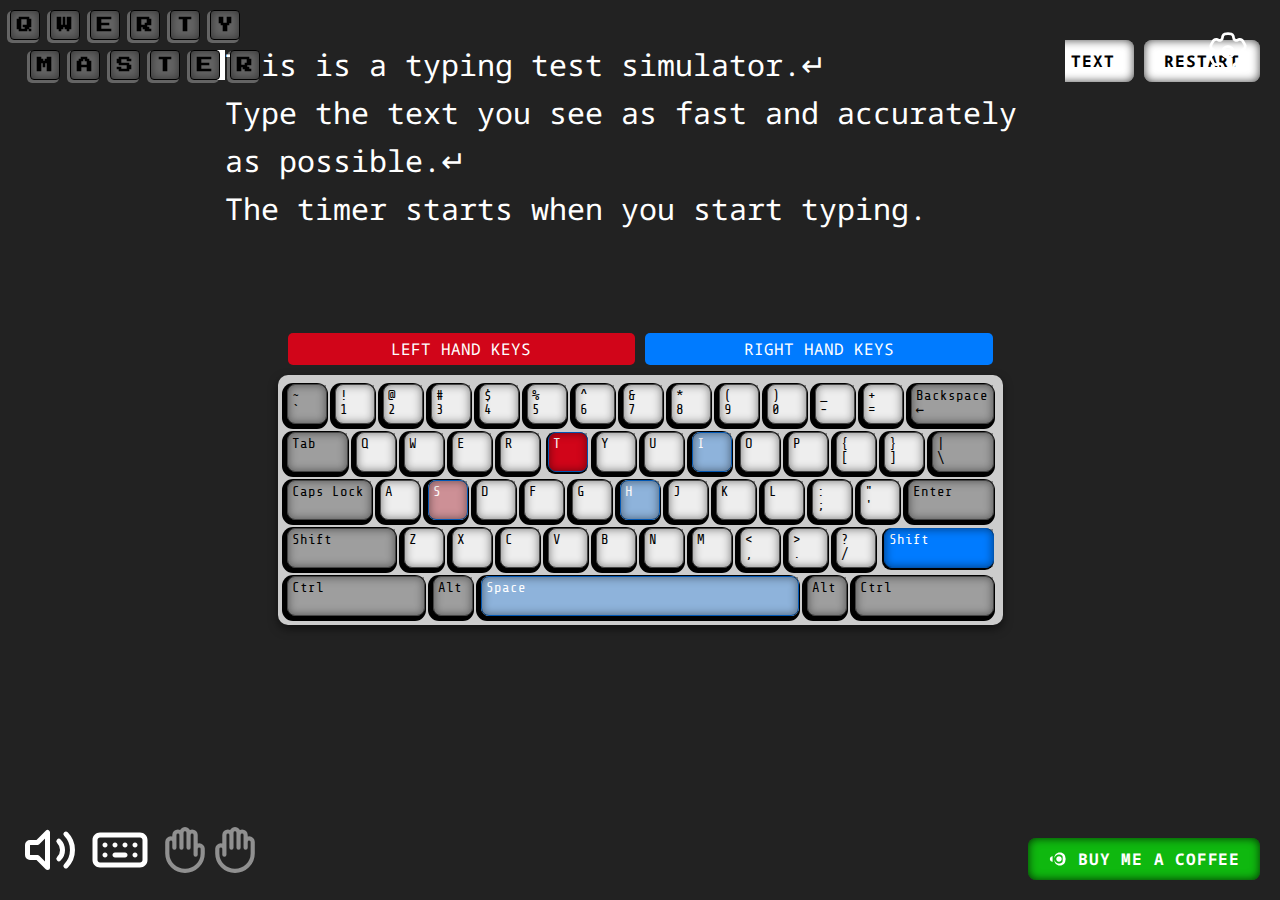
==== commit 387d1b93: "feat(): CHANGE FILE STRUCTUE." ====
--- a/index.html
+++ b/index.html
@@ -12,14 +12,14 @@
       rel="stylesheet"
     />
 
-    <script src="typing-progress.js" type="module"></script>
-    <script src="qwerty-keyboard.js" type="module"></script>
-
-    <link rel="stylesheet" href="reset.css" type="text/css" media="all" />
-    <link rel="stylesheet" href="base.css" type="text/css" media="all" />
-    <link rel="stylesheet" href="style.css" type="text/css" media="all" />
-    <link rel="stylesheet" href="form.css" type="text/css" media="all" />
-    <link rel="stylesheet" href="hands.css" type="text/css" media="all" />
+    <script src="js/typing-progress.js" type="module"></script>
+    <script src="js/qwerty-keyboard.js" type="module"></script>
+
+    <link rel="stylesheet" href="css/reset.css" type="text/css" media="all" />
+    <link rel="stylesheet" href="css/base.css" type="text/css" media="all" />
+    <link rel="stylesheet" href="css/style.css" type="text/css" media="all" />
+    <link rel="stylesheet" href="css/form.css" type="text/css" media="all" />
+    <link rel="stylesheet" href="css/hands.css" type="text/css" media="all" />
   </head>
 
   <body>
--- a/css/base.css
+++ b/css/base.css
@@ -0,0 +1,129 @@
+body {
+  font-family: Arial, sans-serif;
+  min-height: 100vh;
+  margin: 0;
+  background-color: #222;
+  font-size: 16px;
+  line-height: 1.4;
+}
+
+.hidden {
+  display: none !important;
+}
+
+.container {
+  max-width: 900px;
+  margin: 0 auto;
+}
+
+.button {
+  display: inline-flex;
+  align-items: center;
+  justify-content: center;
+  padding: 10px 20px;
+  background-color: #fff;
+  color: #000;
+  border: none;
+  border-radius: 8px;
+  cursor: pointer;
+  font-size: 16px;
+  font-weight: 700;
+  text-transform: uppercase;
+  transition: all 0.3s ease;
+  letter-spacing: 0.05em;
+  box-shadow: inset 0 0 10px 0 rgba(0, 0, 0, 0.75);
+  position: relative;
+  gap: 10px;
+}
+
+.button .icon {
+  width: 22px;
+  height: 22px;
+  display: inline-block;
+}
+
+.button .icon svg {
+  width: 100%;
+  height: 100%;
+}
+
+.button:after {
+  content: "";
+  position: absolute;
+  top: 0;
+  left: 0;
+  width: 100%;
+  border-radius: 8px;
+  height: 100%;
+  transition: all 0.3s ease;
+  z-index: 2;
+}
+
+.button:hover:after {
+  box-shadow: inset 0 0 10px 0 rgba(0, 0, 0, 0.75);
+}
+
+.button--small {
+  font-size: 14px;
+  padding: 8px;
+  text-transform: lowercase;
+}
+
+.button--full {
+  width: 100%;
+  display: flex;
+}
+
+.button--radio input {
+  position: absolute;
+  visibility: hidden;
+  opacity: 0;
+}
+
+.button--radio label {
+  cursor: pointer;
+  display: flex;
+  flex-direction: row;
+  flex-wrap: nowrap;
+  align-items: center;
+  justify-content: space-between;
+  gap: 5px;
+}
+
+.button--radio svg {
+  width: 22px;
+  height: 22px;
+}
+
+@keyframes blink {
+  50% {
+    opacity: 0;
+  }
+}
+
+.textarea-placeholder {
+  border: none;
+  display: block;
+  width: 100%;
+  padding: 20px;
+  margin: 10px 0;
+  height: 50px;
+}
+
+.link {
+  text-decoration: underline;
+  font-size: 90%;
+}
+
+.link:hover {
+  text-decoration: none;
+}
+
+.button--danger {
+  background-color: #dc3545;
+  color: white;
+}
+
+.button--danger:hover {
+  background-color: #c82333;
+}
--- a/css/style.css
+++ b/css/style.css
@@ -0,0 +1,845 @@
+@import url("https://fonts.googleapis.com/css2?family=Press+Start+2P&family=Share+Tech+Mono&family=Droid+Sans+Mono&display=swap");
+
+body {
+  font-family: "Droid Sans Mono", sans-serif;
+}
+
+qwerty-keyboard {
+  display: block;
+  padding: 20px 0;
+  position: relative;
+  min-height: 100vh;
+}
+
+.header {
+  position: fixed;
+  top: 0;
+  left: 0;
+  z-index: 100;
+  padding: 10px 10px;
+}
+
+.logo {
+  font-size: 14px;
+  font-weight: bold;
+  text-align: center;
+  margin-bottom: 20px;
+  color: #fff;
+  text-transform: uppercase;
+  display: flex;
+  flex-flow: column wrap;
+  justify-content: flex-start;
+  align-items: flex-start;
+  gap: 10px;
+  font-family: "Press Start 2P", cursive;
+  font-size: 16px;
+}
+
+.logo > span {
+  display: flex;
+  flex-flow: row wrap;
+  justify-content: center;
+  align-items: center;
+  gap: 10px;
+}
+
+.logo > span:last-child {
+  padding-left: 20px;
+}
+
+.logo span span {
+  width: 30px;
+  height: 30px;
+  border: 1px solid #000;
+  background-color: #fff;
+  background-color: #646464;
+  color: #000;
+  display: flex;
+  flex-flow: row wrap;
+  justify-content: center;
+  align-items: center;
+  box-shadow: -2px 2px 0px 1px rgba(255, 255, 255, 0.3);
+  border-radius: 4px;
+  position: relative;
+  overflow: hidden;
+}
+
+.logo span span:after {
+  content: "";
+  position: absolute;
+  top: 0;
+  left: 0;
+  width: 100%;
+  height: 100%;
+  box-shadow: inset 0 0 10px 0 rgba(0, 0, 0, 0.5);
+}
+
+/* First row animation (QWERTY) */
+.logo > span:first-child span:nth-child(1) {
+  animation: keyPress 0.3s ease forwards;
+  animation-delay: 0s;
+} /* Q */
+.logo > span:first-child span:nth-child(2) {
+  animation: keyPress 0.3s ease forwards;
+  animation-delay: 0.3s;
+} /* W */
+.logo > span:first-child span:nth-child(3) {
+  animation: keyPress 0.3s ease forwards;
+  animation-delay: 0.6s;
+} /* E */
+.logo > span:first-child span:nth-child(4) {
+  animation: keyPress 0.3s ease forwards;
+  animation-delay: 0.9s;
+} /* R */
+.logo > span:first-child span:nth-child(5) {
+  animation: keyPress 0.3s ease forwards;
+  animation-delay: 1.2s;
+} /* T */
+.logo > span:first-child span:nth-child(6) {
+  animation: keyPress 0.3s ease forwards;
+  animation-delay: 1.5s;
+} /* Y */
+
+/* Second row animation (MASTER) - starts after first row is done */
+.logo > span:last-child span:nth-child(1) {
+  animation: keyPress 0.3s ease forwards;
+  animation-delay: 2s;
+} /* M */
+.logo > span:last-child span:nth-child(2) {
+  animation: keyPress 0.3s ease forwards;
+  animation-delay: 2.3s;
+} /* A */
+.logo > span:last-child span:nth-child(3) {
+  animation: keyPress 0.3s ease forwards;
+  animation-delay: 2.6s;
+} /* S */
+.logo > span:last-child span:nth-child(4) {
+  animation: keyPress 0.3s ease forwards;
+  animation-delay: 2.9s;
+} /* T */
+.logo > span:last-child span:nth-child(5) {
+  animation: keyPress 0.3s ease forwards;
+  animation-delay: 3.2s;
+} /* E */
+.logo > span:last-child span:nth-child(6) {
+  animation: keyPress 0.3s ease forwards;
+  animation-delay: 3.5s;
+} /* R */
+
+@keyframes keyPress {
+  0% {
+    transform: translateY(0);
+    box-shadow: -2px 2px 0px 2px rgba(255, 255, 255, 0.3);
+    background-color: #fff;
+  }
+  50% {
+    transform: translateY(2px);
+    box-shadow: 0px 0px 0px 0px rgba(255, 255, 255, 0.3);
+    background-color: #646464;
+  }
+  100% {
+    transform: translateY(0);
+    box-shadow: -2px 2px 0px 2px rgba(255, 255, 255, 0.3);
+    background-color: #fff;
+  }
+}
+
+.textarea-container {
+  background-color: #fff;
+}
+
+.textarea-container__head {
+  padding: 5px 10px;
+  background-color: #07ff41;
+}
+
+.typing-area {
+  display: block;
+  margin: 0 0 20px;
+  width: 100%;
+  font-size: 20px;
+  line-height: 1.5;
+  padding: 10px;
+  border: 1px solid #ccc;
+  border-radius: 5px;
+  resize: none;
+}
+
+.actions {
+  margin: 20px 0;
+  text-align: center;
+  position: absolute;
+  bottom: 10px;
+  left: 0;
+  width: 100%;
+}
+
+@media (max-height: 900px) {
+  .actions {
+    bottom: auto;
+    top: 20px;
+    left: auto;
+    right: 20px;
+    width: auto;
+  }
+}
+
+.keyboard {
+  display: block;
+  background: #ccc;
+  padding: 5px;
+  border-radius: 10px;
+  box-shadow: 0 4px 10px rgba(0, 0, 0, 0.5);
+  max-width: 725px;
+  margin: 0 auto;
+  position: relative;
+  margin-top: 50px;
+}
+
+.keyboard__legend {
+  display: flex;
+  flex-flow: row wrap;
+  justify-content: space-between;
+  position: absolute;
+  gap: 10px;
+  padding: 10px;
+  bottom: 100%;
+  left: 0;
+  width: 100%;
+}
+
+.keyboard__legend-item {
+  flex: 1;
+  display: flex;
+  flex-flow: column wrap;
+  justify-content: center;
+  align-items: center;
+  color: #fff;
+  padding: 5px 10px;
+  border-radius: 5px;
+  text-transform: uppercase;
+}
+
+.keyboard__legend-item--left {
+  background-color: #d10519;
+}
+
+.keyboard__legend-item--right {
+  background-color: #007bff;
+}
+
+.row {
+  display: flex;
+  justify-content: center;
+}
+
+.key {
+  background: #eee;
+  min-width: 40px;
+  height: 40px;
+  display: flex;
+  flex-flow: column wrap;
+  align-items: flex-start;
+  justify-content: flex-start;
+  line-height: 1;
+  color: #000;
+  font-size: 12px;
+  border: 1px solid #444;
+  border-radius: 8px;
+  padding: 4px;
+  margin: 4px;
+  user-select: none;
+  transition: all 0.2s;
+  box-shadow: -2px 2px 0px 3px #000;
+  position: relative;
+  font-family: "Share Tech Mono", monospace;
+  font-size: 14px;
+}
+
+.key:after {
+  content: "";
+  position: absolute;
+  top: 0;
+  left: 0;
+  width: 100%;
+  height: 100%;
+  box-shadow: inset 0 0 10px 0 rgba(0, 0, 0, 0.5);
+}
+
+.key.left {
+  text-align: left;
+}
+
+.key.right {
+  text-align: right;
+}
+
+.key.dark {
+  background-color: #9e9e9e;
+}
+
+.key.wide {
+  flex: 1.5;
+}
+
+.key.extra-wide {
+  flex: 2.5;
+}
+
+.key.space {
+  flex: 6;
+}
+
+.keyboard .key[data-code="Backspace"] {
+  text-align: left;
+}
+
+/* ------------------------------------------------------------ *\
+  Preview
+\* ------------------------------------------------------------ */
+
+.textarea-preview {
+  font-size: 30px;
+  line-height: 1.6;
+  background: #222;
+  padding: 30px 10px 10px 10px;
+  white-space: pre-wrap;
+  vertical-align: bottom;
+  height: 305px;
+  overflow: hidden;
+  position: relative;
+  z-index: 10;
+  max-width: 850px;
+  margin: 0 auto;
+}
+
+.textarea-preview .word {
+  position: relative;
+  display: inline-block;
+}
+
+.textarea-preview .word[data-wpm]:before {
+  position: absolute;
+  top: -20px;
+  left: 50%;
+  transform: translateX(-50%);
+  background-color: rgba(255, 87, 34, 0.2);
+  color: #ff5722;
+  font-size: 12px;
+  padding: 2px 6px;
+  border-radius: 4px;
+  white-space: nowrap;
+}
+
+/* Speed-based colors for WPM display */
+.textarea-preview .word.speed-medium:before {
+  background-color: rgba(33, 150, 243, 0.2);
+  color: #2196f3;
+}
+
+.textarea-preview .word.speed-great:before {
+  background-color: rgba(33, 150, 243, 0.2);
+  color: #2196f3;
+}
+
+.textarea-preview .word.speed-excellent:before {
+  background-color: rgba(33, 150, 243, 0.2);
+  color: #2196f3;
+}
+
+.textarea-preview .word.speed-perfect:before {
+  background-color: rgba(76, 175, 80, 0.2);
+  color: #4caf50;
+}
+
+.textarea-preview .word.speed-master:before {
+  background-color: rgba(255, 0, 0, 0.2);
+  color: #f5ea50;
+}
+
+.textarea-preview .word.speed-god:before {
+  background-color: rgba(255, 0, 0, 0.2);
+  color: #f5ea50;
+}
+
+.textarea-preview .word span {
+  display: inline-block;
+  transition: color 0.2s, background 0.2s;
+  display: inline-flex;
+  flex-direction: row;
+  flex-wrap: nowrap;
+  align-items: stretch;
+  justify-content: center;
+  line-height: 1;
+  min-height: 30px;
+  vertical-align: top;
+  color: #fff;
+  margin-bottom: 5px;
+}
+
+.textarea-preview span[data-code="Space"] {
+  min-width: 18px;
+}
+
+.textarea-preview span.typed {
+  background-color: #c7c7c7;
+  opacity: 0.2;
+}
+
+.textarea-preview span.current {
+  text-decoration-color: #fff;
+  text-underline-offset: 10px;
+  position: relative;
+}
+
+.textarea-preview span.current:after {
+  content: "";
+  position: absolute;
+  top: 0;
+  height: 100%;
+  left: -8px;
+  width: 8px;
+  background-color: #fff;
+  z-index: 2;
+  animation: blink 0.5s infinite;
+  animation-delay: 0.5s;
+}
+
+.textarea-preview span.error {
+  background-color: #dc3545;
+}
+
+.keyboard .key.expected {
+  -webkit-box-shadow: -1px 1px 0px 1px #000;
+  -moz-box-shadow: -1px 1px 0px 1px #000;
+  box-shadow: -1px 1px 0px 1px #000;
+  animation: expected 0.5s infinite;
+}
+
+@keyframes expected {
+  0% {
+    transform: scale(1);
+  }
+  50% {
+    transform: scale(1.1);
+  }
+  100% {
+    transform: scale(1);
+  }
+}
+.keyboard .key.highlight {
+  background: #007bff;
+  color: #fff;
+  border-color: #0056b3;
+}
+
+.keyboard .key.highlight:not(.expected) {
+  background-color: rgba(0, 123, 255, 0.3);
+}
+
+.keyboard .key--left.highlight {
+  background-color: #d10519;
+}
+
+.keyboard .key--left.highlight:not(.expected) {
+  background-color: rgba(209, 5, 25, 0.3);
+}
+
+.modal {
+  position: fixed;
+  top: 0;
+  left: 0;
+  width: 100%;
+  height: 100%;
+  background-color: rgba(40, 40, 40, 0.8);
+  z-index: 999;
+  display: flex;
+  align-items: center;
+  flex-flow: row wrap;
+  justify-content: center;
+}
+
+.modal__close {
+  position: absolute;
+  top: 10px;
+  right: 10px;
+  width: 100%;
+  height: 100%;
+}
+
+.modal__inner {
+  width: 900px;
+  color: #fff;
+  background-color: #333;
+  border: 1px solid #fff;
+  border-radius: 10px;
+  box-shadow: inset 0 0 10px 0 rgba(0, 0, 0, 0.75);
+  position: relative;
+  z-index: 10;
+}
+
+.modal__content {
+  text-align: center;
+  padding: 40px 20px;
+  font-size: 30px;
+  font-weight: 700;
+}
+
+.modal--text .modal__inner {
+  border: none;
+  background-color: transparent;
+  box-shadow: none;
+}
+
+.modal--text .modal__content {
+  padding: 0;
+}
+
+.modal.modal--text {
+  background-color: rgba(40, 40, 40, 0.8);
+}
+
+.modal-text__textarea {
+  width: 100%;
+  height: 100%;
+  background-color: #333;
+  box-shadow: inset 0 0 10px 0 rgba(0, 0, 0, 0.75);
+  color: #fff;
+  font-size: 20px;
+  display: block;
+  border: 1px solid #fff;
+  border-radius: 10px;
+  padding: 10px;
+  resize: none;
+}
+
+.modal-text__actions {
+  display: flex;
+  flex-flow: row wrap;
+  justify-content: center;
+  align-items: center;
+  gap: 10px;
+  margin-top: 20px;
+}
+
+.checkbox {
+  display: flex;
+  align-items: center;
+  gap: 10px;
+}
+
+.settings__field {
+  display: flex;
+  flex-flow: row wrap;
+  justify-content: center;
+  align-items: center;
+  gap: 10px;
+}
+
+.checkbox_label {
+  display: flex;
+  align-items: center;
+  cursor: pointer;
+  user-select: none;
+  transition: all 0.2s;
+  opacity: 0.5;
+  color: #fff;
+}
+
+input:checked + .checkbox_label {
+  opacity: 1;
+}
+
+.checkbox_label svg {
+  width: 60px;
+  height: auto;
+}
+
+.checkbox_label--hands svg {
+  width: 50px;
+}
+
+.checkbox_label--hands svg:first-child {
+  transform: rotateY(-180deg);
+}
+
+.checkbox_label--hands svg:last-child {
+  display: block;
+}
+
+.image-container {
+  position: absolute;
+  top: 0;
+  left: 0;
+  z-index: 999;
+  width: 0;
+  height: 0;
+  pointer-events: none;
+}
+
+.image-preview {
+  background-color: #333;
+  position: absolute;
+  top: 20px;
+  right: 20px;
+  width: 300px;
+}
+
+.modal__video {
+  position: relative;
+  overflow: hidden;
+  border-radius: 8px;
+  padding-bottom: 400px;
+  max-width: 400px;
+  margin: 0 auto;
+}
+
+.modal__video iframe {
+  border: none;
+  pointer-events: none;
+  position: absolute;
+  top: -20%;
+  right: -20%;
+  left: -20%;
+  bottom: -20%;
+}
+
+.modal__share-container {
+  display: block;
+}
+.modal__share-container .button {
+  display: block;
+}
+
+.modal__actions {
+  display: flex;
+  flex-flow: row wrap;
+  justify-content: center;
+  align-items: center;
+  gap: 10px;
+}
+
+.wpm-container {
+  text-align: center;
+  font-size: 20px;
+  font-weight: 700;
+  color: #fff;
+  font-size: 20px;
+  font-family: "Droid Sans Mono", sans-serif;
+  text-transform: uppercase;
+  border: 1px solid #fff;
+  padding: 10px;
+  border-radius: 10px;
+}
+
+/* Add to existing CSS */
+.tooltip {
+  position: fixed;
+  top: 0;
+  left: 0;
+  z-index: 1000;
+  pointer-events: none;
+  opacity: 0;
+  transition: opacity 0.2s;
+  width: 300px;
+}
+
+.tooltip__content a {
+  text-decoration: underline;
+}
+
+.tooltip__content a:hover {
+  text-decoration: none;
+}
+
+.tooltip--active {
+  opacity: 1;
+  pointer-events: auto;
+}
+
+.tooltip__content {
+  background: #333;
+  color: #fff;
+  padding: 8px 12px;
+  border-radius: 4px;
+  font-size: 14px;
+  position: relative;
+  /* white-space: nowrap; */
+}
+
+.tooltip__content:after {
+  content: "";
+  position: absolute;
+  bottom: -5px;
+  left: 50%;
+  transform: translateX(-50%);
+  width: 0;
+  height: 0;
+  border-left: 5px solid transparent;
+  border-right: 5px solid transparent;
+  border-top: 5px solid #333;
+}
+
+/* Default checkbox style */
+.checkbox-default input[type="checkbox"] {
+  position: absolute;
+  opacity: 0;
+  width: 0;
+  height: 0;
+}
+
+.checkbox-default .checkbox_label {
+  position: relative;
+  padding-left: 30px;
+  cursor: pointer;
+  display: inline-flex;
+  align-items: center;
+  user-select: none;
+  font-size: 14px;
+  height: 20px;
+  line-height: 20px;
+}
+
+.checkbox-default .checkbox_label:before {
+  content: "";
+  position: absolute;
+  left: 0;
+  top: 50%;
+  transform: translateY(-50%);
+  width: 20px;
+  height: 20px;
+  border: 2px solid #fff;
+  border-radius: 4px;
+  background: transparent;
+  transition: all 0.2s ease;
+}
+
+.checkbox-default .checkbox_label:after {
+  content: "";
+  position: absolute;
+  left: 7px;
+  top: 9px;
+  transform: translateY(-50%) rotate(45deg);
+  width: 6px;
+  height: 12px;
+  border: solid #fff;
+  border-width: 0 2px 2px 0;
+  opacity: 0;
+  transition: opacity 0.2s ease;
+}
+
+.checkbox-default input[type="checkbox"]:checked + .checkbox_label:before {
+  background: #007bff;
+  border-color: #007bff;
+}
+
+.checkbox-default input[type="checkbox"]:checked + .checkbox_label:after {
+  opacity: 1;
+}
+
+.checkbox-default input[type="checkbox"]:focus + .checkbox_label:before {
+  box-shadow: 0 0 0 3px rgba(0, 123, 255, 0.3);
+}
+
+/* Hover state */
+.checkbox-default .checkbox_label:hover:before {
+  border-color: #007bff;
+}
+
+.logo {
+  transition: all 0.2s ease;
+}
+
+.engaged .settings__field .checkbox_label,
+.engaged .actions .button,
+.engaged .logo {
+  transform: scale(0.8);
+  opacity: 0.3;
+}
+
+.engaged .settings__field .checkbox_label:hover,
+.engaged .actions .button:hover {
+  transform: scale(1);
+  opacity: 1;
+}
+
+.donate-button {
+  position: fixed;
+  bottom: 20px;
+  right: 20px;
+  z-index: 100;
+}
+
+.button--donate {
+  display: flex;
+  align-items: center;
+  gap: 8px;
+  background: rgb(15, 184, 15);
+  color: #fff;
+  transition: all 0.2s ease;
+}
+
+.button--donate:hover {
+  background: rgb(20, 248, 20);
+}
+
+.revolut-details {
+  display: flex;
+  align-items: center;
+  gap: 10px;
+  margin-top: 10px;
+  padding: 10px;
+  background: #f5f5f5;
+  border-radius: 4px;
+}
+
+.revolut-link {
+  flex: 1;
+  font-family: monospace;
+  word-break: break-all;
+  color: #ff5f5f;
+  text-decoration: none;
+  transition: color 0.2s ease;
+}
+
+.revolut-link:hover {
+  color: #ff4040;
+  text-decoration: underline;
+}
+
+.button--copy {
+  white-space: nowrap;
+}
+
+/* Add this to your existing CSS */
+@keyframes spin {
+  0% {
+    transform: rotate(0deg);
+  }
+  100% {
+    transform: rotate(360deg);
+  }
+}
+
+.radio__button--loading::after {
+  content: "";
+  position: absolute;
+  left: 0;
+  top: 0;
+  transform: translateY(-50%);
+  width: 24px;
+  height: 24px;
+  border: 2px solid rgba(255, 255, 255, 0.3);
+  border-radius: 50%;
+  border-top-color: blue;
+  animation: spin 0.8s linear infinite;
+  opacity: 0;
+  visibility: hidden;
+  transition: opacity 0.2s, visibility 0.2s;
+  margin-top: 0;
+}
+
+.radio__button--loading.is-loading::after {
+  opacity: 1;
+  visibility: visible;
+}
--- a/css/form.css
+++ b/css/form.css
@@ -0,0 +1,207 @@
+.settings {
+  position: absolute;
+  bottom: 10px;
+  left: 10px;
+  padding: 10px;
+  z-index: 2;
+}
+
+.settings__container {
+  display: flex;
+  flex-direction: row;
+  flex-wrap: nowrap;
+  gap: 10px;
+}
+
+.settings__field input {
+  position: absolute;
+  visibility: hidden;
+  opacity: 0;
+}
+
+.settings .text {
+  display: block;
+  margin: 5px 0;
+  text-transform: uppercase;
+  font-size: 14px;
+}
+
+.settings .switch {
+  display: block;
+  width: 70px;
+  height: 32px;
+  border-radius: 20px;
+  border: 2px solid;
+  background: #ccc;
+  font-size: 0;
+  line-height: 0;
+  padding: 1px;
+  position: relative;
+  cursor: pointer;
+  overflow: hidden;
+}
+
+.settings .tick:before {
+  content: "";
+  width: 27px;
+  height: 27px;
+  display: inline-block;
+  background-color: #fff;
+  border-radius: 50%;
+  position: absolute;
+  top: 0;
+  right: 0;
+  transform: translateX(1px);
+  transition: all 0.3s;
+  z-index: 2;
+}
+
+.settings .switch .tick {
+  height: 100%;
+  width: 100%;
+  background: #007bff;
+  position: absolute;
+  top: 0;
+  right: 100%;
+  transition: all 0.3s;
+  border-radius: 20px;
+  transform: translateX(26px);
+}
+
+.settings input:checked ~ .switch .tick {
+  right: 0;
+  transform: translateX(0);
+}
+
+.settings__details {
+  display: flex;
+  flex-direction: column;
+  gap: 10px;
+  color: #fff;
+  position: fixed;
+  top: 30px;
+  right: 30px;
+}
+
+.settings__details summary {
+  cursor: pointer;
+  font-size: 14px;
+  appearance: none;
+  -webkit-appearance: none;
+  border: none;
+  background: none;
+  color: #fff;
+  padding: 0;
+  margin: 0;
+  list-style: none;
+  display: flex;
+  align-items: center;
+  gap: 10px;
+  user-select: none;
+
+  position: absolute;
+  top: 0;
+  right: 0;
+}
+
+.settings__details summary::-webkit-details-marker {
+  display: none;
+}
+
+.settings__details summary svg {
+  width: 44px;
+  height: 44px;
+  transition: transform 0.3s;
+}
+
+.settings__details[open] summary svg {
+  transform: rotate(180deg);
+}
+
+.radio-group {
+  gap: 10px 30px;
+  position: absolute;
+  top: 50px;
+  right: 0;
+  width: 240px;
+  padding: 10px;
+  background-color: #333;
+  border-radius: 10px;
+}
+
+.radio {
+  cursor: pointer;
+  position: relative;
+}
+
+.radio input {
+  position: absolute;
+  visibility: hidden;
+  opacity: 0;
+}
+
+.radio input,
+.radio label {
+  cursor: pointer;
+}
+
+.radio label {
+  opacity: 0.5;
+}
+
+.radio input:checked ~ label {
+  opacity: 1;
+}
+
+.list-buttons {
+  display: block;
+}
+
+.list-buttons:not(:last-child) {
+  margin-bottom: 30px;
+}
+
+.list-buttons li {
+  display: block;
+  margin: 10px 0;
+}
+
+.list-buttons li:last-child {
+  margin-top: 20px;
+}
+
+.radio__button {
+  display: flex;
+  flex-direction: row;
+  flex-wrap: nowrap;
+  align-items: center;
+  justify-content: space-between;
+  gap: 5px 10px;
+}
+
+.radio__button span:not(.icon) {
+  flex-grow: 1;
+}
+
+.radio__button .icon {
+  display: flex;
+  align-items: center;
+  justify-content: center;
+  width: 28px;
+  height: 28px;
+  padding: 3px;
+  border-radius: 50%;
+  border: 2px solid currentColor;
+  padding: 2px;
+}
+
+.radio__button svg {
+  opacity: 1;
+  transition: opacity 0.3s;
+  width: 100%;
+  height: auto;
+}
+
+.radio input:checked ~ label svg {
+  opacity: 1;
+}
--- a/css/hands.css
+++ b/css/hands.css
@@ -0,0 +1,424 @@
+.hands {
+  /* display: none; */
+}
+
+.hand {
+  width: 26%;
+  height: 180px;
+  position: absolute;
+  border-radius: 50px;
+  bottom: -100px;
+  display: flex;
+  flex-direction: row;
+  gap: 2px;
+  transition: all 0.3s ease-in-out;
+  border-radius: 50px;
+}
+
+.hand__finger {
+  flex: 1;
+}
+
+.hand__finger .joint {
+  position: absolute;
+  transform-origin: bottom center;
+  height: 65%;
+  bottom: 0;
+  left: -2px;
+  right: -2px;
+  bottom: 100%;
+}
+
+.hand__finger .joint:after {
+  content: "";
+  position: absolute;
+  width: 100%;
+  height: 40px;
+  bottom: 100%;
+}
+
+.hand__finger,
+.hand__finger .joint,
+.hand__finger .joint:after {
+  border-radius: 15px;
+}
+
+.hand,
+.hand__finger,
+.hand__finger .joint,
+.hand__finger .joint:after {
+  background-color: rgba(255, 165, 0, 0.5);
+  border-color: rgba(255, 165, 0, 1);
+  border: 2px solid rgba(255, 165, 0, 1);
+  transition: all 0.1s ease-in-out;
+}
+
+.hand__finger--thumb .joint {
+  height: 70px;
+  transform: rotate(-65deg);
+}
+
+.hand__finger--pinky {
+  height: 50px;
+}
+
+.hand__finger--ring {
+  height: 90px;
+}
+
+.hand__finger--middle {
+  height: 100px;
+}
+
+.hand__finger--index {
+  height: 80px;
+}
+
+.hand__finger:not(.hand__finger--thumb) {
+  transform-origin: bottom center;
+}
+
+.hand__finger--thumb {
+  position: absolute;
+  width: 44px;
+  height: 40px;
+  bottom: 40px;
+}
+
+/* ======================================= Hand Left ======================================= */
+
+.hand--left {
+  left: 60px;
+  transform: rotate(15deg);
+  animation: leftHandHomeRow 1s ease-in-out forwards;
+}
+
+.hand--left .hand__finger--thumb {
+  left: calc(100% - 40px);
+  transform: rotate(80deg);
+  transform-origin: bottom center;
+}
+
+.hand--left .hand__finger:not(.hand__finger--thumb) .joint {
+  transform-origin: bottom center;
+}
+
+.hand--left .hand__finger--index {
+  transform: translateY(calc(-100% + 20px));
+}
+
+.hand--left .hand__finger--middle {
+  transform: translateY(calc(-100% + 20px));
+}
+
+.hand--left .hand__finger--ring {
+  transform: translateY(calc(-100% + 20px));
+}
+
+.hand--left .hand__finger--pinky {
+  transform: translateY(calc(-100% + 20px));
+}
+
+
+/*  ------------------------------- Hand left home row ------------------------------- */
+
+.hand--left .hand__finger--index .joint {
+  bottom: 65%;
+}
+
+.hand--left .hand__finger--index .joint:after {
+  bottom: 30%;
+}
+
+.hand--left .hand__finger--middle .joint {
+  bottom: 30%;
+}
+
+.hand--left .hand__finger--middle .joint:after {
+  bottom: 30%;
+}
+
+.hand--left .hand__finger--ring .joint {
+  bottom: 30%;
+}
+
+.hand--left .hand__finger--ring .joint:after {
+  bottom: 30%;
+}
+
+.hand--left .hand__finger--pinky .joint {
+  bottom: 30%;
+}
+
+.hand--left .hand__finger--pinky .joint:after {
+  bottom: 30%;
+}
+
+
+/* ======================================= Hand Right ======================================= */
+
+.hand--right {
+  right: 120px;
+  transform: rotate(-15deg);
+  animation: rightHandHomeRow 1s ease-in-out forwards;
+}
+
+.hand--right .hand__finger--thumb {
+  right: calc(100% - 40px);
+  transform: rotate(-80deg);
+  transform-origin: bottom center;
+}
+
+.hand--right .hand__finger:not(.hand__finger--thumb) .joint {
+  transform-origin: bottom center;
+}
+
+.hand--right .hand__finger--thumb .joint {
+  transform: rotate(65deg);
+}
+
+.hand--right .hand__finger--index {
+  transform: translateY(calc(-100% + 20px));
+}
+
+.hand--right .hand__finger--middle {
+  transform: translateY(calc(-100% + 20px));
+}
+
+.hand--right .hand__finger--ring {
+  transform: translateY(calc(-100% + 20px));
+}
+
+.hand--right .hand__finger--pinky {
+  transform: translateY(calc(-100% + 20px));
+}
+
+/*  ------------------------------- Hand right home row ------------------------------- */
+
+.hand--right .hand__finger--index .joint {
+  bottom: 65%;
+}
+
+.hand--right .hand__finger--index .joint:after {
+  bottom: 30%;
+}
+
+.hand--right .hand__finger--middle .joint {
+  bottom: 30%;
+}
+
+.hand--right .hand__finger--middle .joint:after {
+  bottom: 30%;
+}
+
+.hand--right .hand__finger--ring .joint {
+  bottom: 30%;
+}
+
+.hand--right .hand__finger--ring .joint:after {
+  bottom: 30%;
+}
+
+.hand--right .hand__finger--pinky .joint {
+  bottom: 30%;
+}
+
+.hand--right .hand__finger--pinky .joint:after {
+  bottom: 30%;
+}
+
+/* Add these keyframe definitions at the end of the file */
+@keyframes moveToHomeRow {
+  from {
+    transform: translateY(0);
+  }
+  to {
+    transform: translateY(calc(-100% + 20px));
+  }
+}
+
+@keyframes moveJointToHomeRow {
+  0% { bottom: 100%; }
+  66.66% { bottom: 100%; } /* Stay in place for 1s (66.66% of 1.5s) */
+  100% { bottom: 30%; }
+}
+
+@keyframes moveJointToHomeRow65 {
+  0% { bottom: 100%; }
+  66.66% { bottom: 100%; } /* Stay in place for 1s (66.66% of 1.5s) */
+  100% { bottom: 65%; }
+}
+
+@keyframes moveIndexJointToHomeRow {
+  0% { bottom: 100%; }
+  66.66% { bottom: 100%; } /* Stay in place for 1s (66.66% of 1.5s) */
+  100% { bottom: 65%; }
+}
+
+@keyframes moveJointAfterToHomeRow {
+  0% { bottom: 100%; }
+  66.66% { bottom: 100%; } /* Stay in place for 1s (66.66% of 1.5s) */
+  100% { bottom: 30%; }
+}
+
+/* Add these new keyframe animations for left hand */
+@keyframes tiltLeftPinky {
+  0% { transform: translateY(calc(-100% + 20px)) rotate(0deg); }
+  50% { transform: translateY(calc(-100% + 20px)) rotate(-15deg); }
+  100% { transform: translateY(calc(-100% + 20px)) rotate(0deg); }
+}
+
+@keyframes tiltLeftRing {
+  0% { transform: translateY(calc(-100% + 20px)) rotate(0deg); }
+  50% { transform: translateY(calc(-100% + 20px)) rotate(-8deg); }
+  100% { transform: translateY(calc(-100% + 20px)) rotate(0deg); }
+}
+
+@keyframes tiltLeftMiddle {
+  0% { transform: translateY(calc(-100% + 20px)) rotate(0deg); }
+  50% { transform: translateY(calc(-100% + 20px)) rotate(8deg); }
+  100% { transform: translateY(calc(-100% + 20px)) rotate(0deg); }
+}
+
+@keyframes tiltLeftIndex {
+  0% { transform: translateY(calc(-100% + 20px)) rotate(0deg); }
+  50% { transform: translateY(calc(-100% + 20px)) rotate(15deg); }
+  100% { transform: translateY(calc(-100% + 20px)) rotate(0deg); }
+}
+
+/* Update right hand keyframes with opposite rotations */
+@keyframes tiltRightPinky {
+  0% { transform: translateY(calc(-100% + 20px)) rotate(0deg); }
+  50% { transform: translateY(calc(-100% + 20px)) rotate(15deg); }
+  100% { transform: translateY(calc(-100% + 20px)) rotate(0deg); }
+}
+
+@keyframes tiltRightRing {
+  0% { transform: translateY(calc(-100% + 20px)) rotate(0deg); }
+  50% { transform: translateY(calc(-100% + 20px)) rotate(8deg); }
+  100% { transform: translateY(calc(-100% + 20px)) rotate(0deg); }
+}
+
+@keyframes tiltRightMiddle {
+  0% { transform: translateY(calc(-100% + 20px)) rotate(0deg); }
+  50% { transform: translateY(calc(-100% + 20px)) rotate(-8deg); }
+  100% { transform: translateY(calc(-100% + 20px)) rotate(0deg); }
+}
+
+@keyframes tiltRightIndex {
+  0% { transform: translateY(calc(-100% + 20px)) rotate(0deg); }
+  50% { transform: translateY(calc(-100% + 20px)) rotate(-15deg); }
+  100% { transform: translateY(calc(-100% + 20px)) rotate(0deg); }
+}
+
+@keyframes leftHandHomeRow {
+  0% { transform: rotate(0) scale(0.5); left: -100px; }
+  100% { transform: rotate(15deg) scale(1); left: 60px; }
+}
+
+@keyframes rightHandHomeRow {
+  0% { transform: rotate(0) scale(0.5); right: -100px; }
+  100% { transform: rotate(-15deg) scale(1); right: 120px; }
+}
+
+/* Animation states for active hands - Left hand */
+.hands.active .hand--left .hand__finger:not(.hand__finger--thumb):not(.hand__finger--index) .joint {
+  animation: moveJointToHomeRow 1.5s ease-in-out forwards;
+}
+
+.hands.active .hand--left .hand__finger:not(.hand__finger--thumb):not(.hand__finger--index) .joint:after {
+  animation: moveJointAfterToHomeRow 1.5s ease-in-out forwards;
+}
+
+.hands.active .hand--left .hand__finger--index .joint {
+  animation: moveJointToHomeRow65 1.5s ease-in-out forwards;
+}
+
+/* Animation states for active hands - Right hand */
+.hands.active .hand--right .hand__finger:not(.hand__finger--thumb):not(.hand__finger--index) .joint {
+  animation: moveJointToHomeRow 1.5s ease-in-out forwards;
+}
+
+.hands.active .hand--right .hand__finger:not(.hand__finger--thumb):not(.hand__finger--index) .joint:after {
+  animation: moveJointAfterToHomeRow 1.5s ease-in-out forwards;
+}
+
+.hands.active .hand--right .hand__finger--index .joint {
+  animation: moveJointToHomeRow65 1.5s ease-in-out forwards;
+}
+
+/* Add finger tilt animations for left hand */
+.hands.active .hand--left .hand__finger--pinky {
+  animation: tiltLeftPinky 1s ease-in-out;
+}
+
+.hands.active .hand--left .hand__finger--ring {
+  animation: tiltLeftRing 1s ease-in-out;
+}
+
+.hands.active .hand--left .hand__finger--middle {
+  animation: tiltLeftMiddle 1s ease-in-out;
+}
+
+.hands.active .hand--left .hand__finger--index {
+  animation: tiltLeftIndex 1s ease-in-out;
+}
+
+/* Keep existing right hand animations but they now use the updated keyframes */
+.hands.active .hand--right .hand__finger--pinky {
+  animation: tiltRightPinky 1s ease-in-out;
+}
+
+.hands.active .hand--right .hand__finger--ring {
+  animation: tiltRightRing 1s ease-in-out;
+}
+
+.hands.active .hand--right .hand__finger--middle {
+  animation: tiltRightMiddle 1s ease-in-out;
+}
+
+.hands.active .hand--right .hand__finger--index {
+  animation: tiltRightIndex 1s ease-in-out;
+}
+
+/* Optional: Add hover state to make hands semi-transparent */
+.hands.active .hand {
+  background-color: rgba(255, 165, 0, 0.3);
+  border-color: rgba(255, 165, 0, 0.6);
+}
+
+.hands.active .hand__finger,
+.hands.active .hand__finger .joint,
+.hands.active .hand__finger .joint:after {
+  background-color: rgba(255, 165, 0, 0.3);
+  border-color: rgba(255, 165, 0, 0.6);
+}
+
+/* ------------------------------- Hand left key-KeyT ------------------------------- */
+
+.hands.active .hand--left.key-KeyT .hand__finger--index {
+  transform: translateY(calc(-100% + 20px)) rotate(4deg);
+}
+
+.hands.active .hand--left.key-KeyT .hand__finger--index .joint {
+  bottom: 100% !important;
+}
+
+.hands.active .hand--left.key-KeyT .hand__finger--index .joint:after {
+  bottom: 90% !important;
+}
+
+/* ------------------------------- Hand left key-KeyV ------------------------------- */
+
+.hands.active .hand--left.key-KeyV .hand__finger--index {
+  transform: translateY(calc(-100% + 20px)) rotate(4deg);
+}
+
+.hands.active .hand--left.key-KeyV .hand__finger--index .joint {
+  bottom: 100% !important;
+
+}
+
+.hands.active .hand--left.key-KeyV .hand__finger--index .joint:after {
+  bottom: 90% !important;
+}
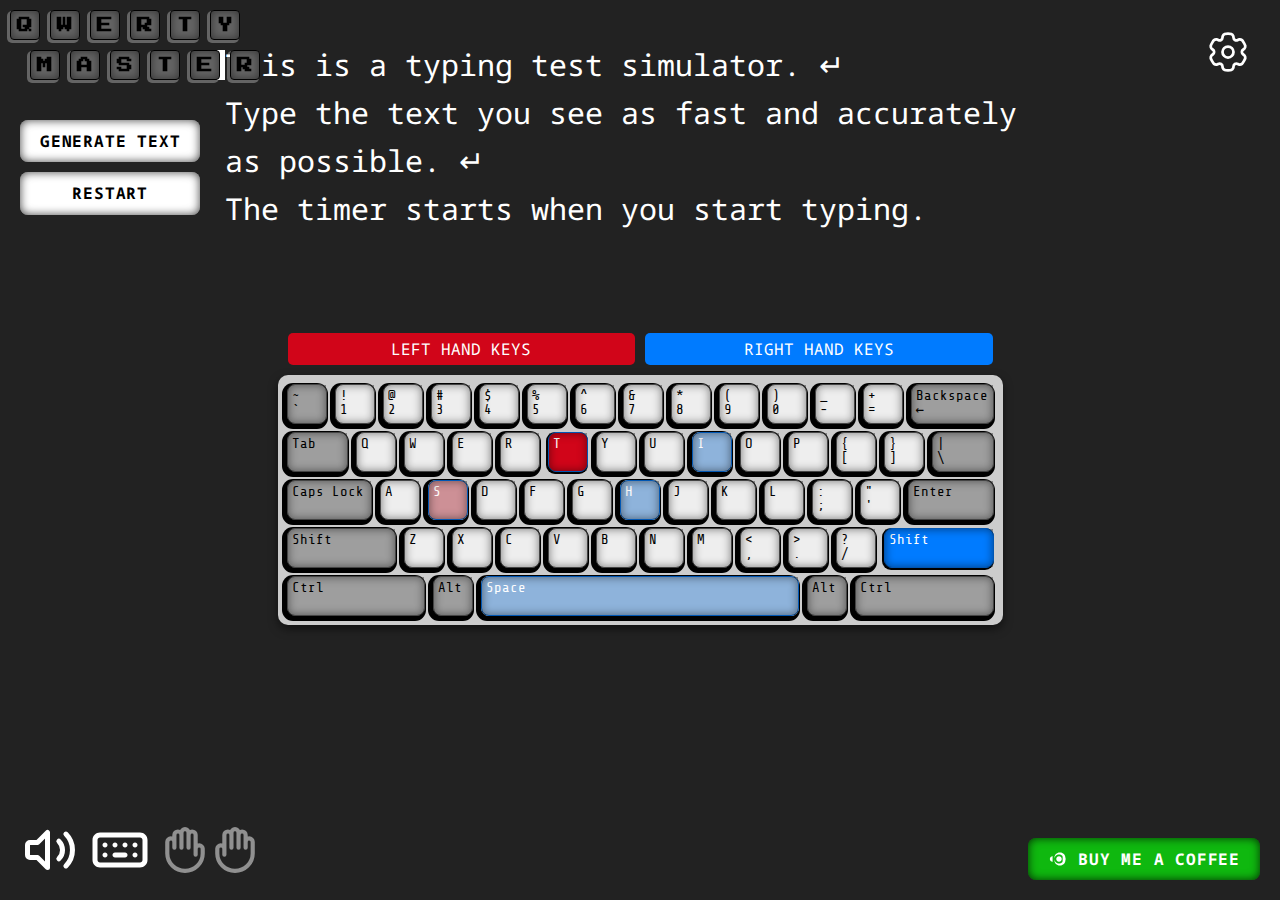
==== commit 5f101586: "fix: Fix buttons position for laptop." ====
--- a/index.html
+++ b/index.html
@@ -52,8 +52,8 @@
           rows="5"
           data-default-text
         >
-This is a typing test simulator.
-Type the text you see as fast and accurately as possible.
+This is a typing test simulator. 
+Type the text you see as fast and accurately as possible. 
 The timer starts when you start typing.</textarea
         >
         <textarea
@@ -174,7 +174,7 @@
             </div>
           </div>
 
-          <div class="hands hidden" data-hands>
+          <div class="hands" data-hands>
             <div class="hand hand--left" data-hand-left>
               <div
                 class="hand__finger hand__finger--pinky"
@@ -877,6 +877,7 @@
                   Copy link
                 </button>
               </div>
+              <div class="revolut-qr" data-revolut-qr></div>
             </div>
           </div>
         </div>
--- a/css/style.css
+++ b/css/style.css
@@ -177,10 +177,19 @@
 @media (max-height: 900px) {
   .actions {
     bottom: auto;
-    top: 20px;
-    left: auto;
-    right: 20px;
+    top: 100px;
+    left: 20px;
+    right: auto;
     width: auto;
+    display: flex;
+    flex-flow: column wrap;
+    justify-content: flex-start;
+    align-items: flex-start;
+    gap: 10px;
+  }
+
+  .actions .button {
+    width: 100%;
   }
 }
 
@@ -843,3 +852,19 @@
   opacity: 1;
   visibility: visible;
 }
+
+/* Add these styles to your existing CSS */
+.revolut-qr {
+  margin: 20px auto;
+  padding: 15px;
+  background: white;
+  border-radius: 8px;
+  width: fit-content;
+  box-shadow: 0 2px 4px rgba(0, 0, 0, 0.1);
+}
+
+.revolut-qr img {
+  display: block;
+  max-width: 200px;
+  height: auto;
+}
--- a/css/hands.css
+++ b/css/hands.css
@@ -119,7 +119,6 @@
   transform: translateY(calc(-100% + 20px));
 }
 
-
 /*  ------------------------------- Hand left home row ------------------------------- */
 
 .hand--left .hand__finger--index .joint {
@@ -153,7 +152,6 @@
 .hand--left .hand__finger--pinky .joint:after {
   bottom: 30%;
 }
-
 
 /* ======================================= Hand Right ======================================= */
 
@@ -238,95 +236,185 @@
 }
 
 @keyframes moveJointToHomeRow {
-  0% { bottom: 100%; }
-  66.66% { bottom: 100%; } /* Stay in place for 1s (66.66% of 1.5s) */
-  100% { bottom: 30%; }
+  0% {
+    bottom: 100%;
+  }
+  66.66% {
+    bottom: 100%;
+  } /* Stay in place for 1s (66.66% of 1.5s) */
+  100% {
+    bottom: 30%;
+  }
 }
 
 @keyframes moveJointToHomeRow65 {
-  0% { bottom: 100%; }
-  66.66% { bottom: 100%; } /* Stay in place for 1s (66.66% of 1.5s) */
-  100% { bottom: 65%; }
+  0% {
+    bottom: 100%;
+  }
+  66.66% {
+    bottom: 100%;
+  } /* Stay in place for 1s (66.66% of 1.5s) */
+  100% {
+    bottom: 65%;
+  }
 }
 
 @keyframes moveIndexJointToHomeRow {
-  0% { bottom: 100%; }
-  66.66% { bottom: 100%; } /* Stay in place for 1s (66.66% of 1.5s) */
-  100% { bottom: 65%; }
+  0% {
+    bottom: 100%;
+  }
+  66.66% {
+    bottom: 100%;
+  } /* Stay in place for 1s (66.66% of 1.5s) */
+  100% {
+    bottom: 65%;
+  }
 }
 
 @keyframes moveJointAfterToHomeRow {
-  0% { bottom: 100%; }
-  66.66% { bottom: 100%; } /* Stay in place for 1s (66.66% of 1.5s) */
-  100% { bottom: 30%; }
+  0% {
+    bottom: 100%;
+  }
+  66.66% {
+    bottom: 100%;
+  } /* Stay in place for 1s (66.66% of 1.5s) */
+  100% {
+    bottom: 30%;
+  }
 }
 
 /* Add these new keyframe animations for left hand */
 @keyframes tiltLeftPinky {
-  0% { transform: translateY(calc(-100% + 20px)) rotate(0deg); }
-  50% { transform: translateY(calc(-100% + 20px)) rotate(-15deg); }
-  100% { transform: translateY(calc(-100% + 20px)) rotate(0deg); }
+  0% {
+    transform: translateY(calc(-100% + 20px)) rotate(0deg);
+  }
+  50% {
+    transform: translateY(calc(-100% + 20px)) rotate(-15deg);
+  }
+  100% {
+    transform: translateY(calc(-100% + 20px)) rotate(0deg);
+  }
 }
 
 @keyframes tiltLeftRing {
-  0% { transform: translateY(calc(-100% + 20px)) rotate(0deg); }
-  50% { transform: translateY(calc(-100% + 20px)) rotate(-8deg); }
-  100% { transform: translateY(calc(-100% + 20px)) rotate(0deg); }
+  0% {
+    transform: translateY(calc(-100% + 20px)) rotate(0deg);
+  }
+  50% {
+    transform: translateY(calc(-100% + 20px)) rotate(-8deg);
+  }
+  100% {
+    transform: translateY(calc(-100% + 20px)) rotate(0deg);
+  }
 }
 
 @keyframes tiltLeftMiddle {
-  0% { transform: translateY(calc(-100% + 20px)) rotate(0deg); }
-  50% { transform: translateY(calc(-100% + 20px)) rotate(8deg); }
-  100% { transform: translateY(calc(-100% + 20px)) rotate(0deg); }
+  0% {
+    transform: translateY(calc(-100% + 20px)) rotate(0deg);
+  }
+  50% {
+    transform: translateY(calc(-100% + 20px)) rotate(8deg);
+  }
+  100% {
+    transform: translateY(calc(-100% + 20px)) rotate(0deg);
+  }
 }
 
 @keyframes tiltLeftIndex {
-  0% { transform: translateY(calc(-100% + 20px)) rotate(0deg); }
-  50% { transform: translateY(calc(-100% + 20px)) rotate(15deg); }
-  100% { transform: translateY(calc(-100% + 20px)) rotate(0deg); }
+  0% {
+    transform: translateY(calc(-100% + 20px)) rotate(0deg);
+  }
+  50% {
+    transform: translateY(calc(-100% + 20px)) rotate(15deg);
+  }
+  100% {
+    transform: translateY(calc(-100% + 20px)) rotate(0deg);
+  }
 }
 
 /* Update right hand keyframes with opposite rotations */
 @keyframes tiltRightPinky {
-  0% { transform: translateY(calc(-100% + 20px)) rotate(0deg); }
-  50% { transform: translateY(calc(-100% + 20px)) rotate(15deg); }
-  100% { transform: translateY(calc(-100% + 20px)) rotate(0deg); }
+  0% {
+    transform: translateY(calc(-100% + 20px)) rotate(0deg);
+  }
+  50% {
+    transform: translateY(calc(-100% + 20px)) rotate(15deg);
+  }
+  100% {
+    transform: translateY(calc(-100% + 20px)) rotate(0deg);
+  }
 }
 
 @keyframes tiltRightRing {
-  0% { transform: translateY(calc(-100% + 20px)) rotate(0deg); }
-  50% { transform: translateY(calc(-100% + 20px)) rotate(8deg); }
-  100% { transform: translateY(calc(-100% + 20px)) rotate(0deg); }
+  0% {
+    transform: translateY(calc(-100% + 20px)) rotate(0deg);
+  }
+  50% {
+    transform: translateY(calc(-100% + 20px)) rotate(8deg);
+  }
+  100% {
+    transform: translateY(calc(-100% + 20px)) rotate(0deg);
+  }
 }
 
 @keyframes tiltRightMiddle {
-  0% { transform: translateY(calc(-100% + 20px)) rotate(0deg); }
-  50% { transform: translateY(calc(-100% + 20px)) rotate(-8deg); }
-  100% { transform: translateY(calc(-100% + 20px)) rotate(0deg); }
+  0% {
+    transform: translateY(calc(-100% + 20px)) rotate(0deg);
+  }
+  50% {
+    transform: translateY(calc(-100% + 20px)) rotate(-8deg);
+  }
+  100% {
+    transform: translateY(calc(-100% + 20px)) rotate(0deg);
+  }
 }
 
 @keyframes tiltRightIndex {
-  0% { transform: translateY(calc(-100% + 20px)) rotate(0deg); }
-  50% { transform: translateY(calc(-100% + 20px)) rotate(-15deg); }
-  100% { transform: translateY(calc(-100% + 20px)) rotate(0deg); }
+  0% {
+    transform: translateY(calc(-100% + 20px)) rotate(0deg);
+  }
+  50% {
+    transform: translateY(calc(-100% + 20px)) rotate(-15deg);
+  }
+  100% {
+    transform: translateY(calc(-100% + 20px)) rotate(0deg);
+  }
 }
 
 @keyframes leftHandHomeRow {
-  0% { transform: rotate(0) scale(0.5); left: -100px; }
-  100% { transform: rotate(15deg) scale(1); left: 60px; }
+  0% {
+    transform: rotate(0) scale(0.5);
+    left: -100px;
+  }
+  100% {
+    transform: rotate(15deg) scale(1);
+    left: 60px;
+  }
 }
 
 @keyframes rightHandHomeRow {
-  0% { transform: rotate(0) scale(0.5); right: -100px; }
-  100% { transform: rotate(-15deg) scale(1); right: 120px; }
+  0% {
+    transform: rotate(0) scale(0.5);
+    right: -100px;
+  }
+  100% {
+    transform: rotate(-15deg) scale(1);
+    right: 120px;
+  }
 }
 
 /* Animation states for active hands - Left hand */
-.hands.active .hand--left .hand__finger:not(.hand__finger--thumb):not(.hand__finger--index) .joint {
+.hands.active
+  .hand--left
+  .hand__finger:not(.hand__finger--thumb):not(.hand__finger--index)
+  .joint {
   animation: moveJointToHomeRow 1.5s ease-in-out forwards;
 }
 
-.hands.active .hand--left .hand__finger:not(.hand__finger--thumb):not(.hand__finger--index) .joint:after {
+.hands.active
+  .hand--left
+  .hand__finger:not(.hand__finger--thumb):not(.hand__finger--index)
+  .joint:after {
   animation: moveJointAfterToHomeRow 1.5s ease-in-out forwards;
 }
 
@@ -335,11 +423,17 @@
 }
 
 /* Animation states for active hands - Right hand */
-.hands.active .hand--right .hand__finger:not(.hand__finger--thumb):not(.hand__finger--index) .joint {
+.hands.active
+  .hand--right
+  .hand__finger:not(.hand__finger--thumb):not(.hand__finger--index)
+  .joint {
   animation: moveJointToHomeRow 1.5s ease-in-out forwards;
 }
 
-.hands.active .hand--right .hand__finger:not(.hand__finger--thumb):not(.hand__finger--index) .joint:after {
+.hands.active
+  .hand--right
+  .hand__finger:not(.hand__finger--thumb):not(.hand__finger--index)
+  .joint:after {
   animation: moveJointAfterToHomeRow 1.5s ease-in-out forwards;
 }
 
@@ -411,14 +505,50 @@
 /* ------------------------------- Hand left key-KeyV ------------------------------- */
 
 .hands.active .hand--left.key-KeyV .hand__finger--index {
-  transform: translateY(calc(-100% + 20px)) rotate(4deg);
+  transform: translateY(calc(-100% + 30px)) rotate(25deg);
 }
 
 .hands.active .hand--left.key-KeyV .hand__finger--index .joint {
-  bottom: 100% !important;
-
+  bottom: 0% !important;
 }
 
 .hands.active .hand--left.key-KeyV .hand__finger--index .joint:after {
-  bottom: 90% !important;
-}
+  bottom: 40% !important;
+}
+
+/* ------------------------------- Hand left key-Digit5 ------------------------------- */
+
+.hands.active .hand--left.key-Digit5 {
+  bottom: -90px;
+}
+
+.hands.active .hand--left.key-Digit5 .hand__finger--index {
+  transform: translateY(calc(-100% + 20px)) rotate(-5deg);
+}
+
+.hands.active .hand--left.key-Digit5 .hand__finger--index .joint {
+  bottom: 110% !important;
+}
+
+.hands.active .hand--left.key-Digit5 .hand__finger--index .joint:after {
+  bottom: 110% !important;
+}
+
+/* ------------------------------- Hand left key-Digit4 ------------------------------- */
+
+.hands.active .hand--left.key-Digit4 {
+  bottom: -90px;
+  transform: rotate(12deg) scale(1) !important;
+}
+
+.hands.active .hand--left.key-Digit4 .hand__finger--index {
+  transform: translateY(calc(-100% + 20px)) rotate(-16deg);
+}
+
+.hands.active .hand--left.key-Digit4 .hand__finger--index .joint {
+  bottom: 110% !important;
+}
+
+.hands.active .hand--left.key-Digit4 .hand__finger--index .joint:after {
+  bottom: 110% !important;
+}
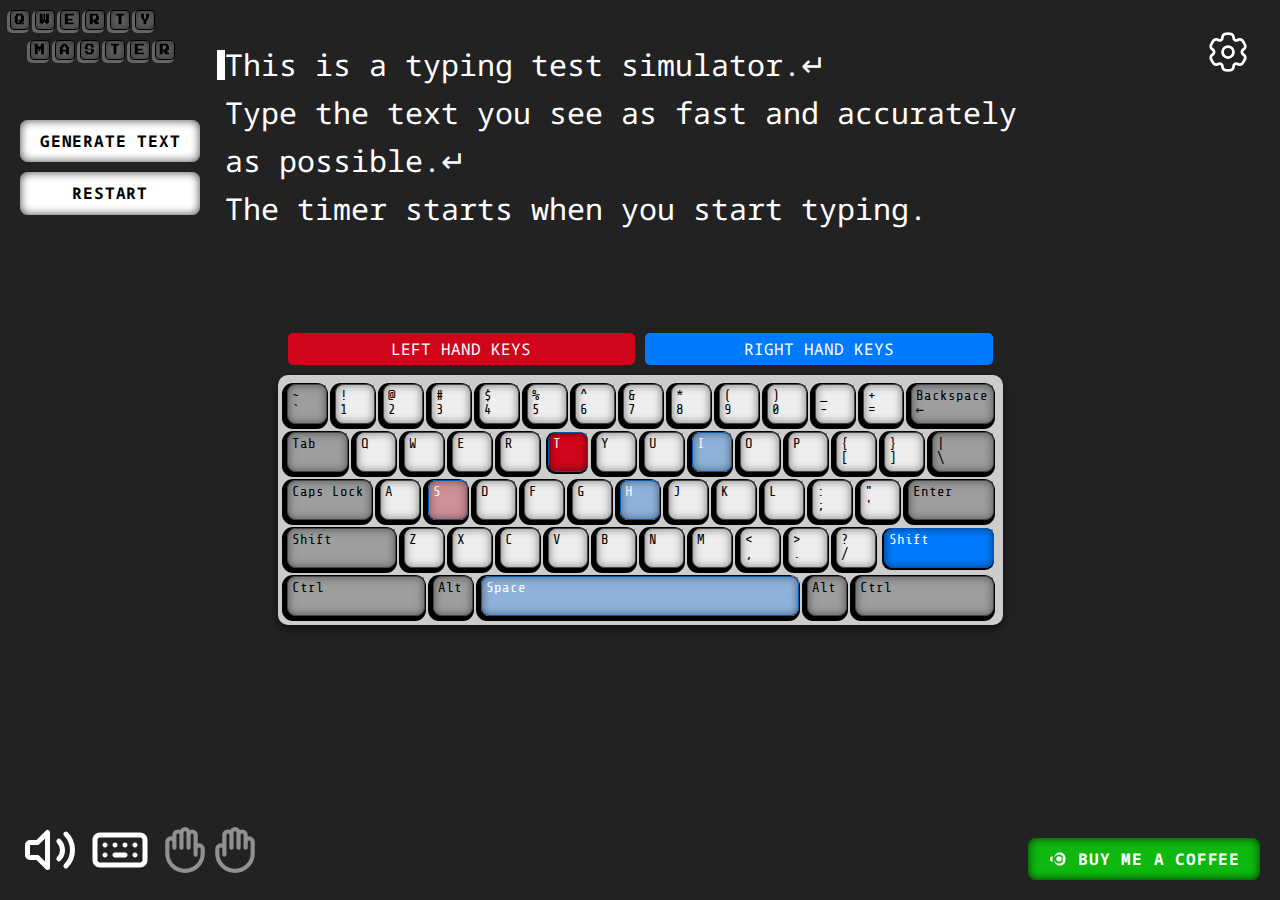
==== commit baedc00c: "refactor: srink logo and update engaged mode items." ====
--- a/index.html
+++ b/index.html
@@ -52,8 +52,8 @@
           rows="5"
           data-default-text
         >
-This is a typing test simulator. 
-Type the text you see as fast and accurately as possible. 
+This is a typing test simulator.
+Type the text you see as fast and accurately as possible.
 The timer starts when you start typing.</textarea
         >
         <textarea
--- a/css/style.css
+++ b/css/style.css
@@ -20,7 +20,6 @@
 }
 
 .logo {
-  font-size: 14px;
   font-weight: bold;
   text-align: center;
   margin-bottom: 20px;
@@ -32,7 +31,7 @@
   align-items: flex-start;
   gap: 10px;
   font-family: "Press Start 2P", cursive;
-  font-size: 16px;
+  font-size: 10px;
 }
 
 .logo > span {
@@ -40,7 +39,7 @@
   flex-flow: row wrap;
   justify-content: center;
   align-items: center;
-  gap: 10px;
+  gap: 5px;
 }
 
 .logo > span:last-child {
@@ -48,8 +47,8 @@
 }
 
 .logo span span {
-  width: 30px;
-  height: 30px;
+  width: 20px;
+  height: 20px;
   border: 1px solid #000;
   background-color: #fff;
   background-color: #646464;
@@ -761,14 +760,22 @@
 
 .engaged .settings__field .checkbox_label,
 .engaged .actions .button,
+.engaged .settings__details summary,
+.engaged .donate-button,
 .engaged .logo {
   transform: scale(0.8);
-  opacity: 0.3;
-}
-
-.engaged .settings__field .checkbox_label:hover,
+  opacity: 0.1;
+}
+
+.engaged
+  .settings__field:not(.settings__field[data-tooltip])
+  .checkbox_label:hover,
 .engaged .actions .button:hover {
   transform: scale(1);
+  opacity: 1;
+}
+
+.engaged .settings__field[data-tooltip] {
   opacity: 1;
 }
 
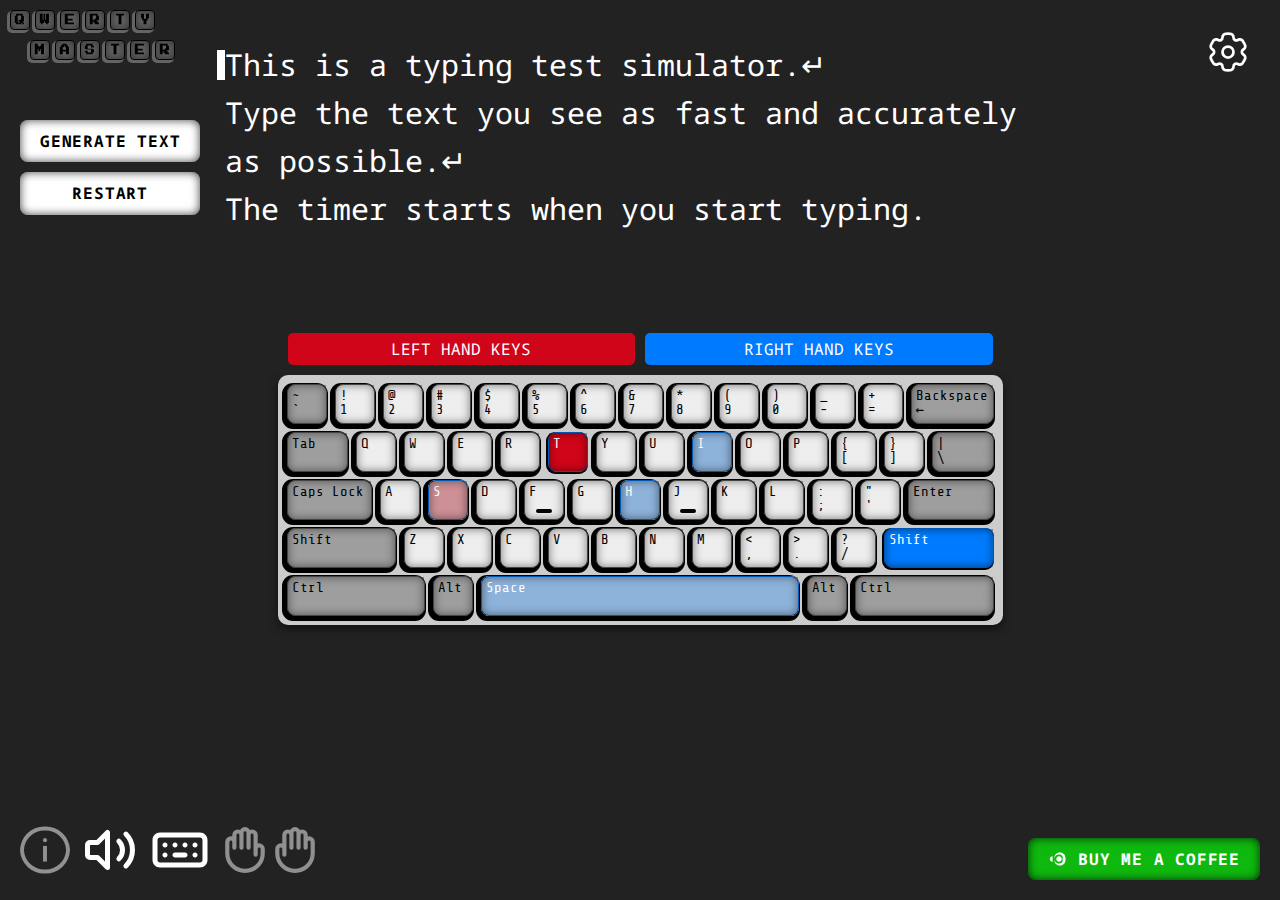
==== commit 60246aea: "feat: Add backspace fkunctionality" ====
--- a/index.html
+++ b/index.html
@@ -78,6 +78,21 @@
         </div>
 
         <div class="keyboard hidden" data-keyboard>
+          <div class="info-tooltip info-tooltip--1 hidden">
+            <p>Here you can see the keyboard layout.</p>
+            <p>The red color keys are indicates the keys for the left hand.</p>
+            <p>
+              The blue color keys are indicates the keys for the right hand.
+            </p>
+            <p>
+              The pulsating key(s) is the next expected key(s) you should press.
+            </p>
+            <p>
+              The other, slightly grayed out keys are the all the keys for the
+              current word.
+            </p>
+          </div>
+
           <div class="keyboard__legend">
             <div class="keyboard__legend-item keyboard__legend-item--left">
               Left hand keys
@@ -262,7 +277,10 @@
 
               <button class="button" data-restart>restart</button>
 
-              <div class="modal__share-container" data-share-container></div>
+              <div
+                class="modal__share-container hidden"
+                data-share-container
+              ></div>
             </div>
           </div>
         </div>
@@ -306,6 +324,28 @@
 
       <form action="" method="post" class="settings" data-settings>
         <div class="settings__container">
+          <div class="settings__field">
+            <div class="checkbox checkbox--info">
+              <input type="checkbox" id="info" name="info" value="on" />
+
+              <label for="info" class="checkbox_label">
+                <svg
+                  fill="currentColor"
+                  width="800px"
+                  height="800px"
+                  viewBox="0 0 16 16"
+                  xmlns="http://www.w3.org/2000/svg"
+                >
+                  <path d="M7.37 6.7h1.25v5H7.37z" />
+                  <circle cx="8" cy="4.85" r=".65" />
+                  <path
+                    d="M8 .5A7.77 7.77 0 0 0 0 8a7.77 7.77 0 0 0 8 7.5A7.77 7.77 0 0 0 16 8 7.77 7.77 0 0 0 8 .5zm0 13.75A6.52 6.52 0 0 1 1.25 8 6.52 6.52 0 0 1 8 1.75 6.52 6.52 0 0 1 14.75 8 6.52 6.52 0 0 1 8 14.25z"
+                  />
+                </svg>
+              </label>
+            </div>
+          </div>
+
           <div class="settings__field">
             <div class="checkbox">
               <input
--- a/css/style.css
+++ b/css/style.css
@@ -264,6 +264,20 @@
   font-size: 14px;
 }
 
+/* Home row keys */
+.key[data-code="KeyF"]:before,
+.key[data-code="KeyJ"]:before {
+  content: "";
+  position: absolute;
+  bottom: 6px;
+  left: 50%;
+  width: 16px;
+  transform: translateX(-50%);
+  height: 4px;
+  background-color: #000;
+  border-radius: 2px;
+}
+
 .key:after {
   content: "";
   position: absolute;
@@ -534,6 +548,10 @@
   display: flex;
   align-items: center;
   gap: 10px;
+}
+
+.checkbox.checkbox--info svg {
+  width: 50px;
 }
 
 .settings__field {
@@ -875,3 +893,23 @@
   max-width: 200px;
   height: auto;
 }
+
+.info-tooltip {
+  position: absolute;
+  z-index: 1000;
+  background: #555;
+  width: 300px;
+  padding: 10px;
+  border-radius: 10px;
+  color: #fff;
+}
+
+.info-tooltip--1 {
+  top: 50%;
+  transform: translateY(-50%);
+  right: calc(100% + 10px);
+}
+
+.info-tooltip p:last-child {
+  margin-bottom: 0;
+}
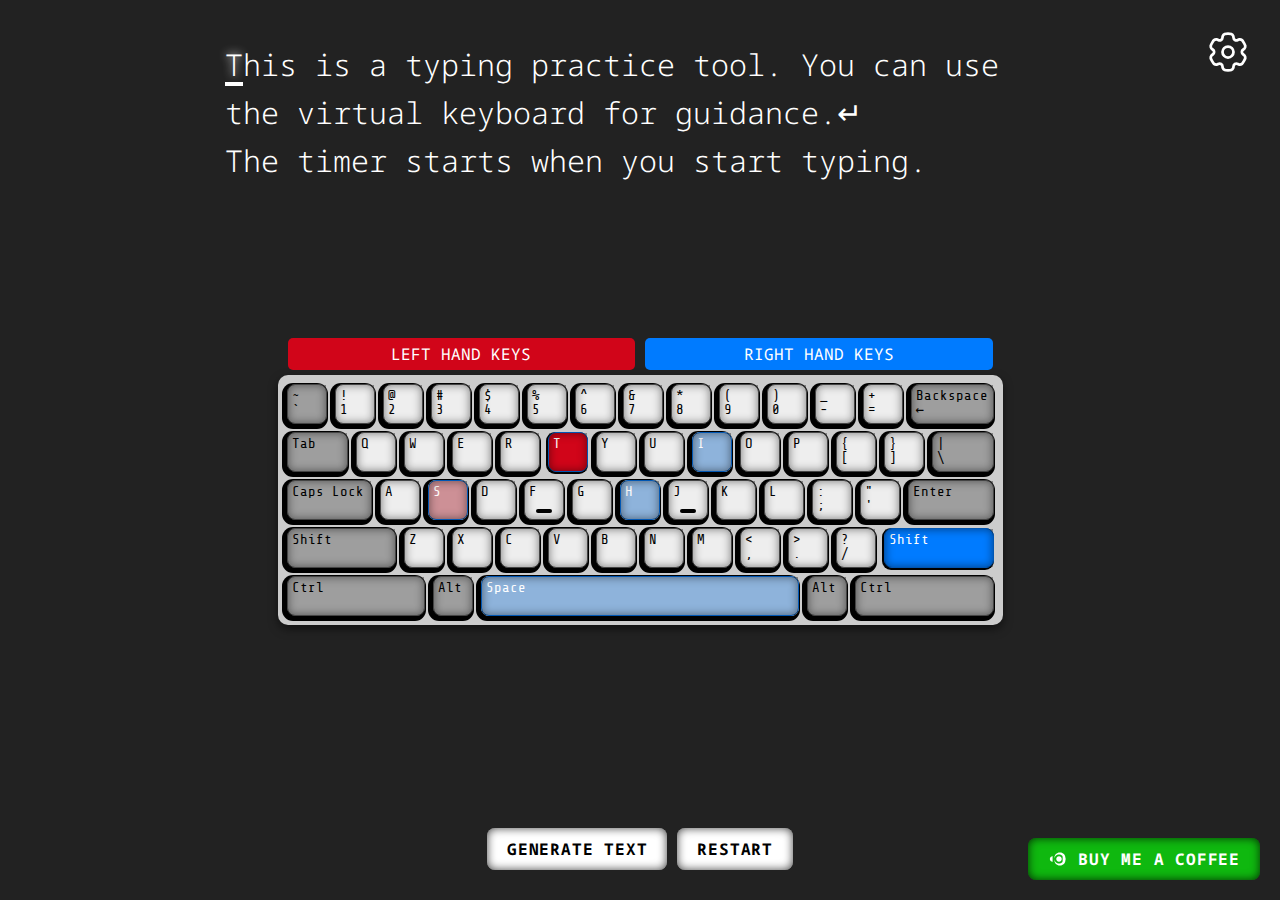
==== commit e60f2d92: "feat: Update engaged mode and fix tolltip positon." ====
--- a/index.html
+++ b/index.html
@@ -52,10 +52,8 @@
           rows="5"
           data-default-text
         >
-This is a typing test simulator.
-Type the text you see as fast and accurately as possible.
-The timer starts when you start typing.</textarea
-        >
+This is a typing practice tool. You can use the virtual keyboard for guidance.
+The timer starts when you start typing.</textarea>
         <textarea
           class="textarea-placeholder hidden"
           rows="5"
@@ -323,520 +321,497 @@
       </div>
 
       <form action="" method="post" class="settings" data-settings>
-        <div class="settings__container">
-          <div class="settings__field">
-            <div class="checkbox checkbox--info">
-              <input type="checkbox" id="info" name="info" value="on" />
-
-              <label for="info" class="checkbox_label">
-                <svg
-                  fill="currentColor"
-                  width="800px"
-                  height="800px"
-                  viewBox="0 0 16 16"
-                  xmlns="http://www.w3.org/2000/svg"
-                >
-                  <path d="M7.37 6.7h1.25v5H7.37z" />
-                  <circle cx="8" cy="4.85" r=".65" />
-                  <path
-                    d="M8 .5A7.77 7.77 0 0 0 0 8a7.77 7.77 0 0 0 8 7.5A7.77 7.77 0 0 0 16 8 7.77 7.77 0 0 0 8 .5zm0 13.75A6.52 6.52 0 0 1 1.25 8 6.52 6.52 0 0 1 8 1.75 6.52 6.52 0 0 1 14.75 8 6.52 6.52 0 0 1 8 14.25z"
-                  />
-                </svg>
-              </label>
-            </div>
-          </div>
-
-          <div class="settings__field">
-            <div class="checkbox">
-              <input
-                type="checkbox"
-                id="sounds"
-                name="sounds"
-                value="on"
-                class="checkbox"
-                checked
+        <details class="settings__details">
+          <summary>
+            <svg
+              width="800px"
+              height="800px"
+              viewBox="0 0 24 24"
+              fill="none"
+              xmlns="http://www.w3.org/2000/svg"
+            >
+              <circle
+                cx="12"
+                cy="12"
+                r="3"
+                stroke="currentColor"
+                stroke-width="1.5"
               />
-
-              <label for="sounds" class="checkbox_label">
-                <svg
-                  fill="#fff"
-                  width="800px"
-                  height="800px"
-                  viewBox="0 0 24 24"
-                  id="sound-max"
-                  data-name="Flat Line"
-                  xmlns="http://www.w3.org/2000/svg"
-                  class="icon flat-line"
-                >
-                  <path
-                    id="secondary"
-                    d="M11,5V19L7,15H4a1,1,0,0,1-1-1V10A1,1,0,0,1,4,9H7Z"
-                    style="fill: transparent; stroke-width: 1"
-                  ></path>
-                  <path
-                    id="primary"
-                    d="M18.36,5.64a9,9,0,0,1,0,12.72"
-                    style="
-                      fill: none;
-                      stroke: #fff;
-                      stroke-linecap: round;
-                      stroke-linejoin: round;
-                      stroke-width: 2;
-                    "
-                  ></path>
-                  <path
-                    id="primary-2"
-                    data-name="primary"
-                    d="M15.54,8.46a5,5,0,0,1,0,7.08"
-                    style="
-                      fill: none;
-                      stroke: #fff;
-                      stroke-linecap: round;
-                      stroke-linejoin: round;
-                      stroke-width: 2;
-                    "
-                  ></path>
-                  <path
-                    id="primary-3"
-                    data-name="primary"
-                    d="M11,5V19L7,15H4a1,1,0,0,1-1-1V10A1,1,0,0,1,4,9H7Z"
-                    style="
-                      fill: none;
-                      stroke: #fff;
-                      stroke-linecap: round;
-                      stroke-linejoin: round;
-                      stroke-width: 2;
-                    "
-                  ></path>
-                </svg>
-              </label>
-            </div>
-          </div>
-
-          <div class="settings__field">
-            <div class="checkbox">
-              <input
-                type="checkbox"
-                id="keyboard"
-                name="keyboard"
-                value="on"
-                checked
+              <path
+                d="M13.7654 2.15224C13.3978 2 12.9319 2 12 2C11.0681 2 10.6022 2 10.2346 2.15224C9.74457 2.35523 9.35522 2.74458 9.15223 3.23463C9.05957 3.45834 9.0233 3.7185 9.00911 4.09799C8.98826 4.65568 8.70226 5.17189 8.21894 5.45093C7.73564 5.72996 7.14559 5.71954 6.65219 5.45876C6.31645 5.2813 6.07301 5.18262 5.83294 5.15102C5.30704 5.08178 4.77518 5.22429 4.35436 5.5472C4.03874 5.78938 3.80577 6.1929 3.33983 6.99993C2.87389 7.80697 2.64092 8.21048 2.58899 8.60491C2.51976 9.1308 2.66227 9.66266 2.98518 10.0835C3.13256 10.2756 3.3397 10.437 3.66119 10.639C4.1338 10.936 4.43789 11.4419 4.43786 12C4.43783 12.5581 4.13375 13.0639 3.66118 13.3608C3.33965 13.5629 3.13248 13.7244 2.98508 13.9165C2.66217 14.3373 2.51966 14.8691 2.5889 15.395C2.64082 15.7894 2.87379 16.193 3.33973 17C3.80568 17.807 4.03865 18.2106 4.35426 18.4527C4.77508 18.7756 5.30694 18.9181 5.83284 18.8489C6.07289 18.8173 6.31632 18.7186 6.65204 18.5412C7.14547 18.2804 7.73556 18.27 8.2189 18.549C8.70224 18.8281 8.98826 19.3443 9.00911 19.9021C9.02331 20.2815 9.05957 20.5417 9.15223 20.7654C9.35522 21.2554 9.74457 21.6448 10.2346 21.8478C10.6022 22 11.0681 22 12 22C12.9319 22 13.3978 22 13.7654 21.8478C14.2554 21.6448 14.6448 21.2554 14.8477 20.7654C14.9404 20.5417 14.9767 20.2815 14.9909 19.902C15.0117 19.3443 15.2977 18.8281 15.781 18.549C16.2643 18.2699 16.8544 18.2804 17.3479 18.5412C17.6836 18.7186 17.927 18.8172 18.167 18.8488C18.6929 18.9181 19.2248 18.7756 19.6456 18.4527C19.9612 18.2105 20.1942 17.807 20.6601 16.9999C21.1261 16.1929 21.3591 15.7894 21.411 15.395C21.4802 14.8691 21.3377 14.3372 21.0148 13.9164C20.8674 13.7243 20.6602 13.5628 20.3387 13.3608C19.8662 13.0639 19.5621 12.558 19.5621 11.9999C19.5621 11.4418 19.8662 10.9361 20.3387 10.6392C20.6603 10.4371 20.8675 10.2757 21.0149 10.0835C21.3378 9.66273 21.4803 9.13087 21.4111 8.60497C21.3592 8.21055 21.1262 7.80703 20.6602 7C20.1943 6.19297 19.9613 5.78945 19.6457 5.54727C19.2249 5.22436 18.693 5.08185 18.1671 5.15109C17.9271 5.18269 17.6837 5.28136 17.3479 5.4588C16.8545 5.71959 16.2644 5.73002 15.7811 5.45096C15.2977 5.17191 15.0117 4.65566 14.9909 4.09794C14.9767 3.71848 14.9404 3.45833 14.8477 3.23463C14.6448 2.74458 14.2554 2.35523 13.7654 2.15224Z"
+                stroke="currentColor"
+                stroke-width="1.5"
               />
-
-              <label for="keyboard" class="checkbox_label">
-                <svg
-                  width="800px"
-                  height="800px"
-                  viewBox="0 0 24 24"
-                  fill="none"
-                  xmlns="http://www.w3.org/2000/svg"
-                >
-                  <path
-                    d="M10 13C9.44772 13 9 13.4477 9 14C9 14.5523 9.44772 15 10 15H14C14.5523 15 15 14.5523 15 14C15 13.4477 14.5523 13 14 13H10Z"
-                    fill="#fff"
-                  />
-                  <path
-                    d="M17 14C17 13.4477 17.4477 13 18 13C18.5523 13 19 13.4477 19 14C19 14.5523 18.5523 15 18 15C17.4477 15 17 14.5523 17 14Z"
-                    fill="#fff"
-                  />
-                  <path
-                    d="M6 13C5.44772 13 5 13.4477 5 14C5 14.5523 5.44772 15 6 15C6.55229 15 7 14.5523 7 14C7 13.4477 6.55229 13 6 13Z"
-                    fill="#fff"
-                  />
-                  <path
-                    d="M5 10C5 9.44772 5.44772 9 6 9C6.55229 9 7 9.44772 7 10C7 10.5523 6.55229 11 6 11C5.44772 11 5 10.5523 5 10Z"
-                    fill="#fff"
-                  />
-                  <path
-                    d="M10 9C9.44771 9 9 9.44772 9 10C9 10.5523 9.44771 11 10 11C10.5523 11 11 10.5523 11 10C11 9.44772 10.5523 9 10 9Z"
-                    fill="#fff"
-                  />
-                  <path
-                    d="M13 10C13 9.44772 13.4477 9 14 9C14.5523 9 15 9.44772 15 10C15 10.5523 14.5523 11 14 11C13.4477 11 13 10.5523 13 10Z"
-                    fill="#fff"
-                  />
-                  <path
-                    d="M18 9C17.4477 9 17 9.44772 17 10C17 10.5523 17.4477 11 18 11C18.5523 11 19 10.5523 19 10C19 9.44772 18.5523 9 18 9Z"
-                    fill="#fff"
-                  />
-                  <path
-                    fill-rule="evenodd"
-                    clip-rule="evenodd"
-                    d="M20 5C21.6569 5 23 6.34315 23 8V16C23 17.6569 21.6569 19 20 19H4C2.34315 19 1 17.6569 1 16V8C1 6.34315 2.34315 5 4 5H20ZM20 7C20.5523 7 21 7.44772 21 8V16C21 16.5523 20.5523 17 20 17H4C3.44772 17 3 16.5523 3 16V8C3 7.44772 3.44772 7 4 7H20Z"
-                    fill="#fff"
-                  />
-                </svg>
-              </label>
-            </div>
-          </div>
-
-          <div
-            class="settings__field"
-            data-tooltip
-            data-trigger="click"
-            data-position="top"
-            data-text="This feature is not available yet. If you <a href='#' data-target='donate-modal'>buy me a coffee</a>, I'll do my best to implement it."
-          >
-            <div class="checkbox">
-              <input
-                type="checkbox"
-                id="hands"
-                name="hands"
-                value="off"
-                disabled
-              />
-
-              <label for="hands" class="checkbox_label checkbox_label--hands">
-                <svg
-                  width="800px"
-                  height="800px"
-                  viewBox="0 0 24 24"
-                  fill="none"
-                  xmlns="http://www.w3.org/2000/svg"
-                >
-                  <path
-                    d="M6.9 11.4444V14.2222M6.9 11.4444V4.77778C6.9 3.8573 7.66112 3.11111 8.6 3.11111C9.53888 3.11111 10.3 3.8573 10.3 4.77778M6.9 11.4444C6.9 10.524 6.13888 9.77778 5.2 9.77778C4.26112 9.77778 3.5 10.524 3.5 11.4444V13.6667C3.5 18.269 7.30558 22 12 22C16.6944 22 20.5 18.269 20.5 13.6667V8.11111C20.5 7.19064 19.7389 6.44444 18.8 6.44444C17.8611 6.44444 17.1 7.19064 17.1 8.11111M10.3 4.77778V10.8889M10.3 4.77778V3.66667C10.3 2.74619 11.0611 2 12 2C12.9389 2 13.7 2.74619 13.7 3.66667V4.77778M13.7 4.77778V10.8889M13.7 4.77778C13.7 3.8573 14.4611 3.11111 15.4 3.11111C16.3389 3.11111 17.1 3.8573 17.1 4.77778V8.11111M17.1 8.11111V10.8889"
-                    stroke="#fff"
-                    stroke-width="2"
-                    stroke-linecap="round"
-                    stroke-linejoin="round"
-                  />
-                </svg>
-
-                <svg
-                  width="800px"
-                  height="800px"
-                  viewBox="0 0 24 24"
-                  fill="none"
-                  xmlns="http://www.w3.org/2000/svg"
-                >
-                  <path
-                    d="M6.9 11.4444V14.2222M6.9 11.4444V4.77778C6.9 3.8573 7.66112 3.11111 8.6 3.11111C9.53888 3.11111 10.3 3.8573 10.3 4.77778M6.9 11.4444C6.9 10.524 6.13888 9.77778 5.2 9.77778C4.26112 9.77778 3.5 10.524 3.5 11.4444V13.6667C3.5 18.269 7.30558 22 12 22C16.6944 22 20.5 18.269 20.5 13.6667V8.11111C20.5 7.19064 19.7389 6.44444 18.8 6.44444C17.8611 6.44444 17.1 7.19064 17.1 8.11111M10.3 4.77778V10.8889M10.3 4.77778V3.66667C10.3 2.74619 11.0611 2 12 2C12.9389 2 13.7 2.74619 13.7 3.66667V4.77778M13.7 4.77778V10.8889M13.7 4.77778C13.7 3.8573 14.4611 3.11111 15.4 3.11111C16.3389 3.11111 17.1 3.8573 17.1 4.77778V8.11111M17.1 8.11111V10.8889"
-                    stroke="#fff"
-                    stroke-width="2"
-                    stroke-linecap="round"
-                    stroke-linejoin="round"
-                  />
-                </svg>
-              </label>
-            </div>
-          </div>
-
-          <details class="settings__details">
-            <summary>
-              <svg
-                width="800px"
-                height="800px"
-                viewBox="0 0 24 24"
-                fill="none"
-                xmlns="http://www.w3.org/2000/svg"
-              >
-                <circle
-                  cx="12"
-                  cy="12"
-                  r="3"
-                  stroke="currentColor"
-                  stroke-width="1.5"
-                />
-                <path
-                  d="M13.7654 2.15224C13.3978 2 12.9319 2 12 2C11.0681 2 10.6022 2 10.2346 2.15224C9.74457 2.35523 9.35522 2.74458 9.15223 3.23463C9.05957 3.45834 9.0233 3.7185 9.00911 4.09799C8.98826 4.65568 8.70226 5.17189 8.21894 5.45093C7.73564 5.72996 7.14559 5.71954 6.65219 5.45876C6.31645 5.2813 6.07301 5.18262 5.83294 5.15102C5.30704 5.08178 4.77518 5.22429 4.35436 5.5472C4.03874 5.78938 3.80577 6.1929 3.33983 6.99993C2.87389 7.80697 2.64092 8.21048 2.58899 8.60491C2.51976 9.1308 2.66227 9.66266 2.98518 10.0835C3.13256 10.2756 3.3397 10.437 3.66119 10.639C4.1338 10.936 4.43789 11.4419 4.43786 12C4.43783 12.5581 4.13375 13.0639 3.66118 13.3608C3.33965 13.5629 3.13248 13.7244 2.98508 13.9165C2.66217 14.3373 2.51966 14.8691 2.5889 15.395C2.64082 15.7894 2.87379 16.193 3.33973 17C3.80568 17.807 4.03865 18.2106 4.35426 18.4527C4.77508 18.7756 5.30694 18.9181 5.83284 18.8489C6.07289 18.8173 6.31632 18.7186 6.65204 18.5412C7.14547 18.2804 7.73556 18.27 8.2189 18.549C8.70224 18.8281 8.98826 19.3443 9.00911 19.9021C9.02331 20.2815 9.05957 20.5417 9.15223 20.7654C9.35522 21.2554 9.74457 21.6448 10.2346 21.8478C10.6022 22 11.0681 22 12 22C12.9319 22 13.3978 22 13.7654 21.8478C14.2554 21.6448 14.6448 21.2554 14.8477 20.7654C14.9404 20.5417 14.9767 20.2815 14.9909 19.902C15.0117 19.3443 15.2977 18.8281 15.781 18.549C16.2643 18.2699 16.8544 18.2804 17.3479 18.5412C17.6836 18.7186 17.927 18.8172 18.167 18.8488C18.6929 18.9181 19.2248 18.7756 19.6456 18.4527C19.9612 18.2105 20.1942 17.807 20.6601 16.9999C21.1261 16.1929 21.3591 15.7894 21.411 15.395C21.4802 14.8691 21.3377 14.3372 21.0148 13.9164C20.8674 13.7243 20.6602 13.5628 20.3387 13.3608C19.8662 13.0639 19.5621 12.558 19.5621 11.9999C19.5621 11.4418 19.8662 10.9361 20.3387 10.6392C20.6603 10.4371 20.8675 10.2757 21.0149 10.0835C21.3378 9.66273 21.4803 9.13087 21.4111 8.60497C21.3592 8.21055 21.1262 7.80703 20.6602 7C20.1943 6.19297 19.9613 5.78945 19.6457 5.54727C19.2249 5.22436 18.693 5.08185 18.1671 5.15109C17.9271 5.18269 17.6837 5.28136 17.3479 5.4588C16.8545 5.71959 16.2644 5.73002 15.7811 5.45096C15.2977 5.17191 15.0117 4.65566 14.9909 4.09794C14.9767 3.71848 14.9404 3.45833 14.8477 3.23463C14.6448 2.74458 14.2554 2.35523 13.7654 2.15224Z"
-                  stroke="currentColor"
-                  stroke-width="1.5"
-                />
-              </svg>
-            </summary>
-
-            <div class="radio-group">
-              <h4>Source:</h4>
-
-              <ul class="list-buttons">
-                <li>
-                  <div class="radio">
-                    <input
-                      type="radio"
-                      id="array"
-                      name="source"
-                      value="array"
-                    />
-
-                    <label
-                      for="array"
-                      class="radio__button radio__button--loading"
-                    >
-                      <span class="icon">
-                        <svg
-                          fill="currentColor"
-                          width="800px"
-                          height="800px"
-                          viewBox="0 0 32 32"
-                          version="1.1"
-                          xmlns="http://www.w3.org/2000/svg"
-                        >
-                          <title>perspective-dice-random</title>
-                          <path
-                            d="M15.676 17.312h0.048c-0.114-0.273-0.263-0.539-0.436-0.78l-11.114-6.346c-0.37 0.13-0.607 0.519-0.607 1.109v9.84c0 1.034 0.726 2.291 1.621 2.808l9.168 5.294c0.544 0.314 1.026 0.282 1.32-0.023v-11.902h-0zM10.049 24.234l-1.83-1.057v-1.918l1.83 1.057v1.918zM11.605 19.993c-0.132 0.2-0.357 0.369-0.674 0.505l-0.324 0.12c-0.23 0.090-0.38 0.183-0.451 0.278-0.071 0.092-0.106 0.219-0.106 0.38v0.242l-1.83-1.056v-0.264c0-0.294 0.056-0.523 0.167-0.685 0.111-0.165 0.346-0.321 0.705-0.466l0.324-0.125c0.193-0.076 0.333-0.171 0.421-0.285 0.091-0.113 0.137-0.251 0.137-0.417 0-0.251-0.081-0.494-0.243-0.728-0.162-0.237-0.389-0.44-0.679-0.608-0.274-0.158-0.569-0.268-0.887-0.329-0.318-0.065-0.649-0.078-0.994-0.040v-1.691c0.409 0.085 0.782 0.19 1.12 0.313s0.664 0.276 0.978 0.457c0.825 0.476 1.453 1.019 1.886 1.627 0.433 0.605 0.649 1.251 0.649 1.937 0 0.352-0.066 0.63-0.198 0.834zM27.111 8.247l-9.531-5.514c-0.895-0.518-2.346-0.518-3.241 0l-9.531 5.514c-0.763 0.442-0.875 1.117-0.336 1.628l10.578 6.040c0.583 0.146 1.25 0.145 1.832-0.003l10.589-6.060c0.512-0.508 0.392-1.17-0.36-1.605zM16.305 10.417l-0.23-0.129c-0.257-0.144-0.421-0.307-0.492-0.488-0.074-0.183-0.062-0.474 0.037-0.874l0.095-0.359c0.055-0.214 0.061-0.389 0.016-0.525-0.041-0.139-0.133-0.248-0.277-0.329-0.219-0.123-0.482-0.167-0.788-0.133-0.309 0.033-0.628 0.141-0.958 0.326-0.31 0.174-0.592 0.391-0.846 0.653-0.257 0.26-0.477 0.557-0.661 0.892l-1.476-0.827c0.332-0.333 0.658-0.625 0.978-0.875s0.659-0.474 1.015-0.674c0.934-0.524 1.803-0.835 2.607-0.934 0.8-0.101 1.5 0.016 2.098 0.352 0.307 0.172 0.508 0.368 0.603 0.589 0.092 0.219 0.097 0.507 0.016 0.865l-0.1 0.356c-0.066 0.255-0.080 0.438-0.041 0.55 0.035 0.11 0.124 0.205 0.265 0.284l0.212 0.118-2.074 1.162zM18.674 11.744l-1.673-0.937 2.074-1.162 1.673 0.937-2.074 1.162zM27.747 10.174l-11.060 6.329c-0.183 0.25-0.34 0.527-0.459 0.813v11.84c0.287 0.358 0.793 0.414 1.37 0.081l9.168-5.294c0.895-0.517 1.621-1.774 1.621-2.808v-9.84c0-0.608-0.251-1.003-0.641-1.121zM23.147 23.68l-1.83 1.056v-1.918l1.83-1.057v1.918zM24.703 17.643c-0.132 0.353-0.357 0.78-0.674 1.284l-0.324 0.494c-0.23 0.355-0.38 0.622-0.451 0.799-0.071 0.174-0.106 0.342-0.106 0.503v0.242l-1.83 1.056v-0.264c0-0.294 0.056-0.587 0.167-0.878 0.111-0.294 0.346-0.721 0.705-1.279l0.324-0.5c0.193-0.298 0.333-0.555 0.421-0.771 0.091-0.218 0.137-0.409 0.137-0.575 0-0.251-0.081-0.4-0.243-0.447-0.162-0.050-0.389 0.009-0.679 0.177-0.274 0.158-0.569 0.39-0.887 0.695-0.318 0.302-0.649 0.671-0.994 1.107v-1.692c0.409-0.387 0.782-0.714 1.12-0.981s0.664-0.491 0.978-0.673c0.825-0.476 1.453-0.659 1.886-0.55 0.433 0.106 0.649 0.502 0.649 1.188 0 0.352-0.066 0.706-0.198 1.062z"
-                          ></path>
-                        </svg>
-                      </span>
-
-                      <span>Random words</span>
-                    </label>
-                  </div>
-                </li>
-                <!-- 
-                <li>
-                  <div class="radio">
-                    <input type="radio" id="ai" name="source" value="ai" />
-
-                    <label for="ai" class="radio__button radio__button--loading">
-                      <span class="icon">
-                        <svg
-                          width="800px"
-                          height="800px"
-                          viewBox="0 0 24 24"
-                          fill="none"
-                          xmlns="http://www.w3.org/2000/svg"
-                        >
-                          <path
-                            d="M12 2C6.48 2 2 6.48 2 12C2 17.52 6.48 22 12 22C17.52 22 22 17.52 22 12C22 6.48 17.52 2 12 2ZM12 20C7.59 20 4 16.41 4 12C4 7.59 7.59 4 12 4C16.41 4 20 7.59 20 12C20 16.41 16.41 20 12 20Z"
-                            fill="currentColor"
-                          />
-                          <path
-                            d="M12 6C8.69 6 6 8.69 6 12C6 15.31 8.69 18 12 18C15.31 18 18 15.31 18 12C18 8.69 15.31 6 12 6ZM12 16C9.79 16 8 14.21 8 12C8 9.79 9.79 8 12 8C14.21 8 16 9.79 16 12C16 14.21 14.21 16 12 16Z"
-                            fill="currentColor"
-                          />
-                        </svg>
-                      </span>
-
-                      <span>AI Generated</span>
-                    </label>
-                  </div>
-                </li>
-                 -->
-
-                <li>
-                  <div class="radio">
-                    <input type="radio" id="json" name="source" value="json" />
-
-                    <label
-                      for="json"
-                      class="radio__button radio__button--loading"
-                    >
-                      <span class="icon">
-                        <svg
-                          height="800px"
-                          width="800px"
-                          version="1.1"
-                          id="_x32_"
-                          xmlns="http://www.w3.org/2000/svg"
-                          xmlns:xlink="http://www.w3.org/1999/xlink"
-                          viewBox="0 0 512 512"
-                          xml:space="preserve"
-                        >
-                          <g>
-                            <path
-                              class="icon-advanced"
-                              fill="currentColor"
-                              d="M159.663,264.364c22.911,0,29.235-25.286,29.235-25.286h-58.465
-                          C130.433,239.078,136.752,264.364,159.663,264.364z"
-                            />
-                            <path
-                              class="icon-advanced"
-                              fill="currentColor"
-                              d="M307.804,264.364c22.911,0,29.235-25.286,29.235-25.286h-58.465
-                          C278.574,239.078,284.893,264.364,307.804,264.364z"
-                            />
-                            <path
-                              class="icon-advanced"
-                              fill="currentColor"
-                              d="M403.555,16.403C366.353,5.282,299.828-5.004,229.497,2.644C101.818,16.523,27.673,79.094,27.673,210.578
-                          c0,97.857,24.36,193.973,67.312,240.045C134.77,493.279,180.574,512,229.497,512c48.924,0,94.719-18.721,134.512-61.376
-                          c42.952-46.072,67.312-129.957,67.312-227.804c0-40.776,0-57.072,0-67.266c0-10.202,42.064-21.045,51.98-62.701
-                          C490.949,60.743,454.96,31.772,403.555,16.403z M379.491,294.019H88.837v-85.625h290.653V294.019z"
-                            />
-                          </g>
-                        </svg>
-                      </span>
-
-                      <span>Advanced text</span>
-                    </label>
-                  </div>
-                </li>
-
-                <li>
-                  <div class="radio">
-                    <input
-                      type="radio"
-                      id="ninja"
-                      name="source"
-                      value="ninja"
-                    />
-
-                    <label
-                      for="ninja"
-                      class="radio__button radio__button--loading"
-                    >
-                      <span class="icon">
-                        <svg
-                          width="800px"
-                          height="800px"
-                          viewBox="0 0 24 24"
-                          fill="none"
-                          xmlns="http://www.w3.org/2000/svg"
-                        >
-                          <path
-                            d="M12 2C6.48 2 2 6.48 2 12C2 17.52 6.48 22 12 22C17.52 22 22 17.52 22 12C22 6.48 17.52 2 12 2ZM11.61 11.84C11.61 14.92 10.94 15.61 9.15 16.67C9.03 16.74 8.9 16.77 8.77 16.77C8.51 16.77 8.26 16.64 8.12 16.4C7.91 16.04 8.03 15.58 8.38 15.37C9.59 14.65 10.01 14.39 10.09 12.58H8.19C7.1 12.58 6.25 11.73 6.25 10.64V9.16C6.25 8.07 7.1 7.22 8.19 7.22H9.68C10.75 7.22 11.62 8.09 11.62 9.16V11.84H11.61ZM17.75 11.84C17.75 14.92 17.08 15.61 15.29 16.67C15.17 16.74 15.04 16.77 14.91 16.77C14.65 16.77 14.4 16.64 14.26 16.4C14.05 16.04 14.17 15.58 14.52 15.37C15.73 14.65 16.15 14.39 16.23 12.58H14.32C13.23 12.58 12.38 11.73 12.38 10.64V9.16C12.38 8.07 13.23 7.22 14.32 7.22H15.81C16.88 7.22 17.75 8.09 17.75 9.16V11.84Z"
-                            fill="currentColor"
-                          />
-                        </svg>
-                      </span>
-
-                      <span>Quotes</span>
-                    </label>
-                  </div>
-                </li>
-
-                <li>
-                  <div class="radio">
-                    <input
-                      type="radio"
-                      id="wikipedia"
-                      name="source"
-                      value="wikipedia"
-                      checked
-                    />
-
-                    <label
-                      for="wikipedia"
-                      class="radio__button radio__button--loading"
-                    >
-                      <span class="icon">
-                        <svg
-                          fill="currentColor"
-                          version="1.1"
-                          xmlns="http://www.w3.org/2000/svg"
-                          xmlns:xlink="http://www.w3.org/1999/xlink"
-                          width="800px"
-                          height="800px"
-                          viewBox="0 0 512 512"
-                          enable-background="new 0 0 512 512"
-                          xml:space="preserve"
-                        >
-                          <g id="e6c6b53d3c8160b22dad35a0f710b1db">
-                            <path
-                              d="M361.358,12.733c0,0-6.528,1.419-9.229,4.566c-2.854,3.323-5.105,5.228-3.53,6.232
-                       c0.569,0.361,8.826,3.474,9.124,4.12c-0.229-0.498,13.583,7.666-5.01,11.071c-4.891,0.896-9.778-3.871-12.927-9.349
-                       c-0.773-1.352-2.046-2.727-2.959-3.201c-1.752-0.913-8.634-2.105-12.309-2.131c-3.598-0.027-11.62,3.162-15.607,6.203
-                       c-1.185,0.9-3.288,2.066-4.687,2.588c-2.953,1.105-11.951,2.627-13.397,2.268c-0.539-0.135-2.65,0.04-4.687,0.387
-                       c-2.281,0.39-5.354,0.517-8.029,0.329c-5.369-0.371-5.743-0.743-5.771-5.693c-0.015-4.292-0.589-4.823-5.703-5.332
-                       c-7.686-0.769-19.048,1.562-22.313,4.581l-1.248,1.152l0.336,7.563c0.185,4.189,0.145,7.683-0.093,7.83
-                       c-1.314,0.809-12.986,2.328-20.062,2.607l-8.174,0.322c0,0-1.599,9.692,0.767,17.441c0.892,2.922,1.806,7.078,4.124,9.174
-                       c4.004,3.615,8.313,2.747,15.36-3.106c5.359-4.454,9.114-5.021,13.464-2.026c3.095,2.129,6.497,7.012,7.194,10.33
-                       c0.604,2.872,0.729,7.986,0.246,10.397c0,0-4.428,15.602-22.805,5.538c-1.503-0.824-5.083,1.476-6.324,2.659
-                       c-1.6,1.526-2.558,10.987-1.873,17.025c0.529,4.645,0.848,6.241,1.485,9.127l2.568,10.622c-5.804-0.414-15.704-0.354-20.194,0.514
-                       c-2.799,0.542-5.757,1.183-6.569,1.425c-0.816,0.245-2.481,0.706-3.703,1.028c-1.221,0.319-2.663,0.751-3.207,0.958
-                       c-0.544,0.202-3.982,1.332-7.645,2.505c-3.666,1.173-7.71,2.645-8.989,3.269c-1.281,0.626-2.804,1.138-3.39,1.138
-                       c-1.647,0-4.892,3.525-4.892,5.317c0,1.759,2.117,4.504,5.609,7.256c2.566,2.028,5.594,4.814,4.256,7.582
-                       c-7.286,15.073-34.752,14.159-46.254,10.75c-4.815-1.428-6.745-2.947-4.835-7.047c1.008-2.166,5.225-7.283,8.708-10.566
-                       c2.291-2.156,3.032-6.896,1.018-7.153c-11.202-1.436-33.656,4.135-44.704,6.472c-2.375,0.503-4.162-1.477-4.309-4.668
-                       c-0.161-3.508,0.106-7.495,0.649-9.666c1.653-6.607,8.297-21.745,10.792-24.585c3.129-3.563,6.507-4.119,11.122-1.826
-                       c2.08,1.033,3.673,1.465,5.413,1.467c2.149,0,4.345-0.303,6.075-1.771c7.771-6.586,7.118-21.466,2.547-26.315
-                       c-3.562-3.777-10.222,6.722-13.755,8.755c-3.468,1.995-5.547,2.019-6.953,0.616c0,0-9.342-3.02,1.268-27.301
-                       c3.533-8.089,17.116-9.165,18.181-10.622c2.099-2.877,9.335-18.631,8.886-19.354c-0.619-1.001-2.715-0.314-5.935,1.946
-                       c-5.898,4.142-8.094,4.938-8.094,2.944c0-1.572,4.931-7.748,9.289-11.64c6.436-5.744,7.492-6.243,10.193-4.841
-                       c1.861,0.966,3.287,0.366,7.226-3.044c4.332-3.748,11.364-11.577,10.858-12.084c-0.223-0.22-1.492,0.064-2.821,0.636
-                       c-3.184,1.362-7.832,2.431-8.58,1.969c-0.868-0.536,1.401-2.168,6.118-4.403c3.902-1.85,5.266-2.533,5.952-2.106
-                       c0.284-0.307,0.684-0.504,1.145-0.621c-0.865-1.701-1.161-1.757-1.966-1.757c-1.693,0-9.791,3.485-14.941,6.238
-                       c-22.664,12.112-43.957,27.255-57.582,37.781C29.904,97.998,0.5,169.819,0.5,245.295c0,141.111,114.391,255.5,255.5,255.5
-                       c141.11,0,255.5-114.389,255.5-255.5C511.5,139.754,452.662,51.698,361.358,12.733z M417.293,186.604
-                       c-11.03,10.237-10.205,8.058-19.753,53.173c-11.217,53.022-28.423,118.104-31.724,120.196c-4.478,2.854-5.135,2.588-15.699-5.813
-                       c-42.716-34.08-50.834-40.136-53.676-40.136c-1.862,0-6.635,9.263-11.437,22.17c-4.507,12.189-11.579,30.248-15.726,40.105
-                       c-10.639,25.354-13.401,25.297-42.218-0.703c-46.714-42.137-96.922-83.918-104.993-87.309c-5.865-2.49-12.527-3.127-22.247-2.129
-                       c-11.239,1.207-14.125,0.77-15.292-2.256c-2.302-5.982,1.65-7.922,26.901-13.187c13.087-2.735,32.925-8.112,44.097-11.993
-                       c11.126-3.824,21.668-6.979,23.343-6.979c5.791,0,3.121,7.052-3.997,10.768c-9.548,4.907-13.429,12.227-9.237,17.342
-                       c8.116,9.869,89.656,77.375,92.766,76.772c3.586-0.683,24.203-45.055,24.132-51.959c0-3.875-49.703-42.063-61.701-47.469
-                       c-3.584-1.625-11.095-2.74-16.666-2.541c-5.551,0.213-10.811-0.32-11.686-1.171c-4.283-4.258,3.11-8.33,24.04-13.301
-                       c12.775-3,28.067-7.588,34.05-10.133c18.585-7.97,30.145-4.889,15.82,4.246c-8.02,5.087-10.057,7.776-8.625,11.438
-                       c1.404,3.676,32.813,27.58,36.205,27.58c3.777,0,13.016-29.569,12.145-38.828c-0.754-7.582-1.211-7.923-12.145-8.627
-                       c-18.611-1.188-14.125-7.357,9.887-13.57c8.407-2.174,22.146-6.776,30.58-10.223c12.43-5.108,15.846-5.714,18.271-3.194
-                       c2.347,2.449,1.502,4.074-4.217,8.208c-3.926,2.838-9.761,7.878-12.965,11.173c-6.104,6.396-29.126,61.554-27.434,65.772
-                       c1.388,3.434,45.606,35.066,51.016,36.461c5.016,1.34,3.798,5.75,18.22-66.778c4.892-24.604,8.264-46.454,7.464-48.491
-                       c-1.019-2.661-4.654-3.777-12.281-3.777c-9.19,0-10.86-0.704-10.86-4.687c0-3.752,3.486-5.712,17.375-9.857
-                       c9.548-2.804,21.352-7.174,26.248-9.69C423.978,167.683,431.396,173.478,417.293,186.604z"
-                            />
-                          </g>
-                        </svg>
-                      </span>
-
-                      <span>Wikipedia</span>
-                    </label>
-                  </div>
-                </li>
-
-                <li>
-                  <button class="button button--full" data-target="custom-text">
-                    <span>Custom text</span>
-
+            </svg>
+          </summary>
+
+          <div class="radio-group">
+            <h4>Source:</h4>
+
+            <ul class="list-buttons">
+              <li>
+                <div class="radio">
+                  <input type="radio" id="array" name="source" value="array" />
+
+                  <label
+                    for="array"
+                    class="radio__button radio__button--loading button button--small"
+                  >
                     <span class="icon">
                       <svg
                         fill="currentColor"
-                        xmlns="http://www.w3.org/2000/svg"
                         width="800px"
                         height="800px"
-                        viewBox="0 0 52 52"
-                        enable-background="new 0 0 52 52"
+                        viewBox="0 0 32 32"
+                        version="1.1"
+                        xmlns="http://www.w3.org/2000/svg"
+                      >
+                        <title>perspective-dice-random</title>
+                        <path
+                          d="M15.676 17.312h0.048c-0.114-0.273-0.263-0.539-0.436-0.78l-11.114-6.346c-0.37 0.13-0.607 0.519-0.607 1.109v9.84c0 1.034 0.726 2.291 1.621 2.808l9.168 5.294c0.544 0.314 1.026 0.282 1.32-0.023v-11.902h-0zM10.049 24.234l-1.83-1.057v-1.918l1.83 1.057v1.918zM11.605 19.993c-0.132 0.2-0.357 0.369-0.674 0.505l-0.324 0.12c-0.23 0.090-0.38 0.183-0.451 0.278-0.071 0.092-0.106 0.219-0.106 0.38v0.242l-1.83-1.056v-0.264c0-0.294 0.056-0.523 0.167-0.685 0.111-0.165 0.346-0.321 0.705-0.466l0.324-0.125c0.193-0.076 0.333-0.171 0.421-0.285 0.091-0.113 0.137-0.251 0.137-0.417 0-0.251-0.081-0.494-0.243-0.728-0.162-0.237-0.389-0.44-0.679-0.608-0.274-0.158-0.569-0.268-0.887-0.329-0.318-0.065-0.649-0.078-0.994-0.040v-1.691c0.409 0.085 0.782 0.19 1.12 0.313s0.664 0.276 0.978 0.457c0.825 0.476 1.453 1.019 1.886 1.627 0.433 0.605 0.649 1.251 0.649 1.937 0 0.352-0.066 0.63-0.198 0.834zM27.111 8.247l-9.531-5.514c-0.895-0.518-2.346-0.518-3.241 0l-9.531 5.514c-0.763 0.442-0.875 1.117-0.336 1.628l10.578 6.040c0.583 0.146 1.25 0.145 1.832-0.003l10.589-6.060c0.512-0.508 0.392-1.17-0.36-1.605zM16.305 10.417l-0.23-0.129c-0.257-0.144-0.421-0.307-0.492-0.488-0.074-0.183-0.062-0.474 0.037-0.874l0.095-0.359c0.055-0.214 0.061-0.389 0.016-0.525-0.041-0.139-0.133-0.248-0.277-0.329-0.219-0.123-0.482-0.167-0.788-0.133-0.309 0.033-0.628 0.141-0.958 0.326-0.31 0.174-0.592 0.391-0.846 0.653-0.257 0.26-0.477 0.557-0.661 0.892l-1.476-0.827c0.332-0.333 0.658-0.625 0.978-0.875s0.659-0.474 1.015-0.674c0.934-0.524 1.803-0.835 2.607-0.934 0.8-0.101 1.5 0.016 2.098 0.352 0.307 0.172 0.508 0.368 0.603 0.589 0.092 0.219 0.097 0.507 0.016 0.865l-0.1 0.356c-0.066 0.255-0.080 0.438-0.041 0.55 0.035 0.11 0.124 0.205 0.265 0.284l0.212 0.118-2.074 1.162zM18.674 11.744l-1.673-0.937 2.074-1.162 1.673 0.937-2.074 1.162zM27.747 10.174l-11.060 6.329c-0.183 0.25-0.34 0.527-0.459 0.813v11.84c0.287 0.358 0.793 0.414 1.37 0.081l9.168-5.294c0.895-0.517 1.621-1.774 1.621-2.808v-9.84c0-0.608-0.251-1.003-0.641-1.121zM23.147 23.68l-1.83 1.056v-1.918l1.83-1.057v1.918zM24.703 17.643c-0.132 0.353-0.357 0.78-0.674 1.284l-0.324 0.494c-0.23 0.355-0.38 0.622-0.451 0.799-0.071 0.174-0.106 0.342-0.106 0.503v0.242l-1.83 1.056v-0.264c0-0.294 0.056-0.587 0.167-0.878 0.111-0.294 0.346-0.721 0.705-1.279l0.324-0.5c0.193-0.298 0.333-0.555 0.421-0.771 0.091-0.218 0.137-0.409 0.137-0.575 0-0.251-0.081-0.4-0.243-0.447-0.162-0.050-0.389 0.009-0.679 0.177-0.274 0.158-0.569 0.39-0.887 0.695-0.318 0.302-0.649 0.671-0.994 1.107v-1.692c0.409-0.387 0.782-0.714 1.12-0.981s0.664-0.491 0.978-0.673c0.825-0.476 1.453-0.659 1.886-0.55 0.433 0.106 0.649 0.502 0.649 1.188 0 0.352-0.066 0.706-0.198 1.062z"
+                        ></path>
+                      </svg>
+                    </span>
+
+                    <span>Random words</span>
+                  </label>
+                </div>
+              </li>
+              <!-- 
+            <li>
+              <div class="radio">
+                <input type="radio" id="ai" name="source" value="ai" />
+
+                <label for="ai" class="radio__button radio__button--loading button button--small">
+                  <span class="icon">
+                    <svg
+                      width="800px"
+                      height="800px"
+                      viewBox="0 0 24 24"
+                      fill="none"
+                      xmlns="http://www.w3.org/2000/svg"
+                    >
+                      <path
+                        d="M12 2C6.48 2 2 6.48 2 12C2 17.52 6.48 22 12 22C17.52 22 22 17.52 22 12C22 6.48 17.52 2 12 2ZM12 20C7.59 20 4 16.41 4 12C4 7.59 7.59 4 12 4C16.41 4 20 7.59 20 12C20 16.41 16.41 20 12 20Z"
+                        fill="currentColor"
+                      />
+                      <path
+                        d="M12 6C8.69 6 6 8.69 6 12C6 15.31 8.69 18 12 18C15.31 18 18 15.31 18 12C18 8.69 15.31 6 12 6ZM12 16C9.79 16 8 14.21 8 12C8 9.79 9.79 8 12 8C14.21 8 16 9.79 16 12C16 14.21 14.21 16 12 16Z"
+                        fill="currentColor"
+                      />
+                    </svg>
+                  </span>
+
+                  <span>AI Generated</span>
+                </label>
+              </div>
+            </li>
+             -->
+
+              <li>
+                <div class="radio">
+                  <input type="radio" id="json" name="source" value="json" />
+
+                  <label
+                    for="json"
+                    class="radio__button radio__button--loading button button--small"
+                  >
+                    <span class="icon">
+                      <svg
+                        height="800px"
+                        width="800px"
+                        version="1.1"
+                        id="_x32_"
+                        xmlns="http://www.w3.org/2000/svg"
+                        xmlns:xlink="http://www.w3.org/1999/xlink"
+                        viewBox="0 0 512 512"
                         xml:space="preserve"
                       >
+                        <g>
+                          <path
+                            class="icon-advanced"
+                            fill="currentColor"
+                            d="M159.663,264.364c22.911,0,29.235-25.286,29.235-25.286h-58.465
+                      C130.433,239.078,136.752,264.364,159.663,264.364z"
+                          />
+                          <path
+                            class="icon-advanced"
+                            fill="currentColor"
+                            d="M307.804,264.364c22.911,0,29.235-25.286,29.235-25.286h-58.465
+                      C278.574,239.078,284.893,264.364,307.804,264.364z"
+                          />
+                          <path
+                            class="icon-advanced"
+                            fill="currentColor"
+                            d="M403.555,16.403C366.353,5.282,299.828-5.004,229.497,2.644C101.818,16.523,27.673,79.094,27.673,210.578
+                      c0,97.857,24.36,193.973,67.312,240.045C134.77,493.279,180.574,512,229.497,512c48.924,0,94.719-18.721,134.512-61.376
+                      c42.952-46.072,67.312-129.957,67.312-227.804c0-40.776,0-57.072,0-67.266c0-10.202,42.064-21.045,51.98-62.701
+                      C490.949,60.743,454.96,31.772,403.555,16.403z M379.491,294.019H88.837v-85.625h290.653V294.019z"
+                          />
+                        </g>
+                      </svg>
+                    </span>
+
+                    <span>Advanced text</span>
+                  </label>
+                </div>
+              </li>
+
+              <li>
+                <div class="radio">
+                  <input type="radio" id="ninja" name="source" value="ninja" />
+
+                  <label
+                    for="ninja"
+                    class="radio__button radio__button--loading button button--small"
+                  >
+                    <span class="icon">
+                      <svg
+                        width="800px"
+                        height="800px"
+                        viewBox="0 0 24 24"
+                        fill="none"
+                        xmlns="http://www.w3.org/2000/svg"
+                      >
                         <path
-                          d="M49.4,12.2c-0.2-0.6-0.9-0.7-1.4-0.3L39.9,20c-0.6,0.6-1.6,0.6-2.2,0L32,14.3c-0.6-0.6-0.6-1.6,0-2.2L40.2,4
-                        c0.4-0.4,0.2-1.1-0.3-1.4C38.5,2.2,37,2,35.6,2c-8.5,0-15.3,7.3-14.3,16c0.2,1.4,0.5,2.6,1,3.8L3.6,40.4c-2.2,2.2-2.2,5.8,0,7.9
-                        c1.1,1.1,2.6,1.7,4,1.7s2.9-0.6,4-1.7l18.6-18.6c1.2,0.5,2.5,0.8,3.8,1c8.7,1,16-5.8,16-14.3C50,14.9,49.8,13.5,49.4,12.2z"
+                          d="M12 2C6.48 2 2 6.48 2 12C2 17.52 6.48 22 12 22C17.52 22 22 17.52 22 12C22 6.48 17.52 2 12 2ZM11.61 11.84C11.61 14.92 10.94 15.61 9.15 16.67C9.03 16.74 8.9 16.77 8.77 16.77C8.51 16.77 8.26 16.64 8.12 16.4C7.91 16.04 8.03 15.58 8.38 15.37C9.59 14.65 10.01 14.39 10.09 12.58H8.19C7.1 12.58 6.25 11.73 6.25 10.64V9.16C6.25 8.07 7.1 7.22 8.19 7.22H9.68C10.75 7.22 11.62 8.09 11.62 9.16V11.84H11.61ZM17.75 11.84C17.75 14.92 17.08 15.61 15.29 16.67C15.17 16.74 15.04 16.77 14.91 16.77C14.65 16.77 14.4 16.64 14.26 16.4C14.05 16.04 14.17 15.58 14.52 15.37C15.73 14.65 16.15 14.39 16.23 12.58H14.32C13.23 12.58 12.38 11.73 12.38 10.64V9.16C12.38 8.07 13.23 7.22 14.32 7.22H15.81C16.88 7.22 17.75 8.09 17.75 9.16V11.84Z"
+                          fill="currentColor"
                         />
                       </svg>
                     </span>
-                  </button>
-                </li>
-              </ul>
-
-              <!-- Buttons -->
-              <h4>Progress:</h4>
-
-              <ul class="list-buttons">
-                <li>
-                  <button
-                    class="button button--full button--small"
-                    data-target="history"
+
+                    <span>Quotes</span>
+                  </label>
+                </div>
+              </li>
+
+              <li>
+                <div class="radio">
+                  <input
+                    type="radio"
+                    id="wikipedia"
+                    name="source"
+                    value="wikipedia"
+                    checked
+                  />
+
+                  <label
+                    for="wikipedia"
+                    class="radio__button radio__button--loading button button--small"
                   >
-                    History
-                  </button>
-                </li>
-
-                <li>
-                  <div class="checkbox checkbox-default">
-                    <input
-                      type="checkbox"
-                      id="track-history"
-                      name="track-history"
-                      checked
-                    />
-                    <label for="track-history" class="checkbox_label">
-                      Track typing history
-                    </label>
-                  </div>
-                </li>
-
-                <li>
-                  <button
-                    class="button button--full button--small button--danger"
-                    data-clear-history
+                    <span class="icon">
+                      <svg
+                        fill="currentColor"
+                        version="1.1"
+                        xmlns="http://www.w3.org/2000/svg"
+                        xmlns:xlink="http://www.w3.org/1999/xlink"
+                        width="800px"
+                        height="800px"
+                        viewBox="0 0 512 512"
+                        enable-background="new 0 0 512 512"
+                        xml:space="preserve"
+                      >
+                        <g id="e6c6b53d3c8160b22dad35a0f710b1db">
+                          <path
+                            d="M361.358,12.733c0,0-6.528,1.419-9.229,4.566c-2.854,3.323-5.105,5.228-3.53,6.232
+                   c0.569,0.361,8.826,3.474,9.124,4.12c-0.229-0.498,13.583,7.666-5.01,11.071c-4.891,0.896-9.778-3.871-12.927-9.349
+                   c-0.773-1.352-2.046-2.727-2.959-3.201c-1.752-0.913-8.634-2.105-12.309-2.131c-3.598-0.027-11.62,3.162-15.607,6.203
+                   c-1.185,0.9-3.288,2.066-4.687,2.588c-2.953,1.105-11.951,2.627-13.397,2.268c-0.539-0.135-2.65,0.04-4.687,0.387
+                   c-2.281,0.39-5.354,0.517-8.029,0.329c-5.369-0.371-5.743-0.743-5.771-5.693c-0.015-4.292-0.589-4.823-5.703-5.332
+                   c-7.686-0.769-19.048,1.562-22.313,4.581l-1.248,1.152l0.336,7.563c0.185,4.189,0.145,7.683-0.093,7.83
+                   c-1.314,0.809-12.986,2.328-20.062,2.607l-8.174,0.322c0,0-1.599,9.692,0.767,17.441c0.892,2.922,1.806,7.078,4.124,9.174
+                   c4.004,3.615,8.313,2.747,15.36-3.106c5.359-4.454,9.114-5.021,13.464-2.026c3.095,2.129,6.497,7.012,7.194,10.33
+                   c0.604,2.872,0.729,7.986,0.246,10.397c0,0-4.428,15.602-22.805,5.538c-1.503-0.824-5.083,1.476-6.324,2.659
+                   c-1.6,1.526-2.558,10.987-1.873,17.025c0.529,4.645,0.848,6.241,1.485,9.127l2.568,10.622c-5.804-0.414-15.704-0.354-20.194,0.514
+                   c-2.799,0.542-5.757,1.183-6.569,1.425c-0.816,0.245-2.481,0.706-3.703,1.028c-1.221,0.319-2.663,0.751-3.207,0.958
+                   c-0.544,0.202-3.982,1.332-7.645,2.505c-3.666,1.173-7.71,2.645-8.989,3.269c-1.281,0.626-2.804,1.138-3.39,1.138
+                   c-1.647,0-4.892,3.525-4.892,5.317c0,1.759,2.117,4.504,5.609,7.256c2.566,2.028,5.594,4.814,4.256,7.582
+                   c-7.286,15.073-34.752,14.159-46.254,10.75c-4.815-1.428-6.745-2.947-4.835-7.047c1.008-2.166,5.225-7.283,8.708-10.566
+                   c2.291-2.156,3.032-6.896,1.018-7.153c-11.202-1.436-33.656,4.135-44.704,6.472c-2.375,0.503-4.162-1.477-4.309-4.668
+                   c-0.161-3.508,0.106-7.495,0.649-9.666c1.653-6.607,8.297-21.745,10.792-24.585c3.129-3.563,6.507-4.119,11.122-1.826
+                   c2.08,1.033,3.673,1.465,5.413,1.467c2.149,0,4.345-0.303,6.075-1.771c7.771-6.586,7.118-21.466,2.547-26.315
+                   c-3.562-3.777-10.222,6.722-13.755,8.755c-3.468,1.995-5.547,2.019-6.953,0.616c0,0-9.342-3.02,1.268-27.301
+                   c3.533-8.089,17.116-9.165,18.181-10.622c2.099-2.877,9.335-18.631,8.886-19.354c-0.619-1.001-2.715-0.314-5.935,1.946
+                   c-5.898,4.142-8.094,4.938-8.094,2.944c0-1.572,4.931-7.748,9.289-11.64c6.436-5.744,7.492-6.243,10.193-4.841
+                   c1.861,0.966,3.287,0.366,7.226-3.044c4.332-3.748,11.364-11.577,10.858-12.084c-0.223-0.22-1.492,0.064-2.821,0.636
+                   c-3.184,1.362-7.832,2.431-8.58,1.969c-0.868-0.536,1.401-2.168,6.118-4.403c3.902-1.85,5.266-2.533,5.952-2.106
+                   c0.284-0.307,0.684-0.504,1.145-0.621c-0.865-1.701-1.161-1.757-1.966-1.757c-1.693,0-9.791,3.485-14.941,6.238
+                   c-22.664,12.112-43.957,27.255-57.582,37.781C29.904,97.998,0.5,169.819,0.5,245.295c0,141.111,114.391,255.5,255.5,255.5
+                   c141.11,0,255.5-114.389,255.5-255.5C511.5,139.754,452.662,51.698,361.358,12.733z M417.293,186.604
+                   c-11.03,10.237-10.205,8.058-19.753,53.173c-11.217,53.022-28.423,118.104-31.724,120.196c-4.478,2.854-5.135,2.588-15.699-5.813
+                   c-42.716-34.08-50.834-40.136-53.676-40.136c-1.862,0-6.635,9.263-11.437,22.17c-4.507,12.189-11.579,30.248-15.726,40.105
+                   c-10.639,25.354-13.401,25.297-42.218-0.703c-46.714-42.137-96.922-83.918-104.993-87.309c-5.865-2.49-12.527-3.127-22.247-2.129
+                   c-11.239,1.207-14.125,0.77-15.292-2.256c-2.302-5.982,1.65-7.922,26.901-13.187c13.087-2.735,32.925-8.112,44.097-11.993
+                   c11.126-3.824,21.668-6.979,23.343-6.979c5.791,0,3.121,7.052-3.997,10.768c-9.548,4.907-13.429,12.227-9.237,17.342
+                   c8.116,9.869,89.656,77.375,92.766,76.772c3.586-0.683,24.203-45.055,24.132-51.959c0-3.875-49.703-42.063-61.701-47.469
+                   c-3.584-1.625-11.095-2.74-16.666-2.541c-5.551,0.213-10.811-0.32-11.686-1.171c-4.283-4.258,3.11-8.33,24.04-13.301
+                   c12.775-3,28.067-7.588,34.05-10.133c18.585-7.97,30.145-4.889,15.82,4.246c-8.02,5.087-10.057,7.776-8.625,11.438
+                   c1.404,3.676,32.813,27.58,36.205,27.58c3.777,0,13.016-29.569,12.145-38.828c-0.754-7.582-1.211-7.923-12.145-8.627
+                   c-18.611-1.188-14.125-7.357,9.887-13.57c8.407-2.174,22.146-6.776,30.58-10.223c12.43-5.108,15.846-5.714,18.271-3.194
+                   c2.347,2.449,1.502,4.074-4.217,8.208c-3.926,2.838-9.761,7.878-12.965,11.173c-6.104,6.396-29.126,61.554-27.434,65.772
+                   c1.388,3.434,45.606,35.066,51.016,36.461c5.016,1.34,3.798,5.75,18.22-66.778c4.892-24.604,8.264-46.454,7.464-48.491
+                   c-1.019-2.661-4.654-3.777-12.281-3.777c-9.19,0-10.86-0.704-10.86-4.687c0-3.752,3.486-5.712,17.375-9.857
+                   c9.548-2.804,21.352-7.174,26.248-9.69C423.978,167.683,431.396,173.478,417.293,186.604z"
+                          />
+                        </g>
+                      </svg>
+                    </span>
+
+                    <span>Wikipedia</span>
+                  </label>
+                </div>
+              </li>
+
+              <li>
+                <button
+                  class="button button--full button--small"
+                  data-target="custom-text"
+                >
+                  <span>Custom text</span>
+                </button>
+              </li>
+            </ul>
+
+            <!-- Buttons -->
+            <h4>Progress:</h4>
+
+            <ul class="list-buttons">
+              <li>
+                <button
+                  class="button button--full button--small"
+                  data-target="history"
+                >
+                  History
+                </button>
+              </li>
+
+              <li>
+                <div class="checkbox checkbox-default">
+                  <input
+                    type="checkbox"
+                    id="track-history"
+                    name="track-history"
+                    checked
+                  />
+                  <label for="track-history" class="checkbox_label">
+                    Track typing history
+                  </label>
+                </div>
+              </li>
+
+              <li>
+                <button
+                  class="button button--full button--small button--danger"
+                  data-clear-history
+                >
+                  Clear history
+                </button>
+              </li>
+            </ul>
+
+            <div class="settings__container">
+              <div class="settings__field">
+                <div class="checkbox checkbox--info">
+                  <input type="checkbox" id="info" name="info" value="on" />
+
+                  <label for="info" class="checkbox_label">
+                    <svg
+                      fill="currentColor"
+                      width="800px"
+                      height="800px"
+                      viewBox="0 0 16 16"
+                      xmlns="http://www.w3.org/2000/svg"
+                    >
+                      <path d="M7.37 6.7h1.25v5H7.37z" />
+                      <circle cx="8" cy="4.85" r=".65" />
+                      <path
+                        d="M8 .5A7.77 7.77 0 0 0 0 8a7.77 7.77 0 0 0 8 7.5A7.77 7.77 0 0 0 16 8 7.77 7.77 0 0 0 8 .5zm0 13.75A6.52 6.52 0 0 1 1.25 8 6.52 6.52 0 0 1 8 1.75 6.52 6.52 0 0 1 14.75 8 6.52 6.52 0 0 1 8 14.25z"
+                      />
+                    </svg>
+                  </label>
+                </div>
+              </div>
+
+              <div class="settings__field">
+                <div class="checkbox">
+                  <input
+                    type="checkbox"
+                    id="sounds"
+                    name="sounds"
+                    value="off"
+                    class="checkbox"
+                  />
+
+                  <label for="sounds" class="checkbox_label">
+                    <svg
+                      fill="#fff"
+                      width="800px"
+                      height="800px"
+                      viewBox="0 0 24 24"
+                      id="sound-max"
+                      data-name="Flat Line"
+                      xmlns="http://www.w3.org/2000/svg"
+                      class="icon flat-line"
+                    >
+                      <path
+                        id="secondary"
+                        d="M11,5V19L7,15H4a1,1,0,0,1-1-1V10A1,1,0,0,1,4,9H7Z"
+                        style="fill: transparent; stroke-width: 1"
+                      ></path>
+                      <path
+                        id="primary"
+                        d="M18.36,5.64a9,9,0,0,1,0,12.72"
+                        style="
+                          fill: none;
+                          stroke: #fff;
+                          stroke-linecap: round;
+                          stroke-linejoin: round;
+                          stroke-width: 2;
+                        "
+                      ></path>
+                      <path
+                        id="primary-2"
+                        data-name="primary"
+                        d="M15.54,8.46a5,5,0,0,1,0,7.08"
+                        style="
+                          fill: none;
+                          stroke: #fff;
+                          stroke-linecap: round;
+                          stroke-linejoin: round;
+                          stroke-width: 2;
+                        "
+                      ></path>
+                      <path
+                        id="primary-3"
+                        data-name="primary"
+                        d="M11,5V19L7,15H4a1,1,0,0,1-1-1V10A1,1,0,0,1,4,9H7Z"
+                        style="
+                          fill: none;
+                          stroke: #fff;
+                          stroke-linecap: round;
+                          stroke-linejoin: round;
+                          stroke-width: 2;
+                        "
+                      ></path>
+                    </svg>
+                  </label>
+                </div>
+              </div>
+
+              <div class="settings__field">
+                <div class="checkbox">
+                  <input
+                    type="checkbox"
+                    id="keyboard"
+                    name="keyboard"
+                    value="on"
+                    checked
+                  />
+
+                  <label for="keyboard" class="checkbox_label">
+                    <svg
+                      width="800px"
+                      height="800px"
+                      viewBox="0 0 24 24"
+                      fill="none"
+                      xmlns="http://www.w3.org/2000/svg"
+                    >
+                      <path
+                        d="M10 13C9.44772 13 9 13.4477 9 14C9 14.5523 9.44772 15 10 15H14C14.5523 15 15 14.5523 15 14C15 13.4477 14.5523 13 14 13H10Z"
+                        fill="#fff"
+                      />
+                      <path
+                        d="M17 14C17 13.4477 17.4477 13 18 13C18.5523 13 19 13.4477 19 14C19 14.5523 18.5523 15 18 15C17.4477 15 17 14.5523 17 14Z"
+                        fill="#fff"
+                      />
+                      <path
+                        d="M6 13C5.44772 13 5 13.4477 5 14C5 14.5523 5.44772 15 6 15C6.55229 15 7 14.5523 7 14C7 13.4477 6.55229 13 6 13Z"
+                        fill="#fff"
+                      />
+                      <path
+                        d="M5 10C5 9.44772 5.44772 9 6 9C6.55229 9 7 9.44772 7 10C7 10.5523 6.55229 11 6 11C5.44772 11 5 10.5523 5 10Z"
+                        fill="#fff"
+                      />
+                      <path
+                        d="M10 9C9.44771 9 9 9.44772 9 10C9 10.5523 9.44771 11 10 11C10.5523 11 11 10.5523 11 10C11 9.44772 10.5523 9 10 9Z"
+                        fill="#fff"
+                      />
+                      <path
+                        d="M13 10C13 9.44772 13.4477 9 14 9C14.5523 9 15 9.44772 15 10C15 10.5523 14.5523 11 14 11C13.4477 11 13 10.5523 13 10Z"
+                        fill="#fff"
+                      />
+                      <path
+                        d="M18 9C17.4477 9 17 9.44772 17 10C17 10.5523 17.4477 11 18 11C18.5523 11 19 10.5523 19 10C19 9.44772 18.5523 9 18 9Z"
+                        fill="#fff"
+                      />
+                      <path
+                        fill-rule="evenodd"
+                        clip-rule="evenodd"
+                        d="M20 5C21.6569 5 23 6.34315 23 8V16C23 17.6569 21.6569 19 20 19H4C2.34315 19 1 17.6569 1 16V8C1 6.34315 2.34315 5 4 5H20ZM20 7C20.5523 7 21 7.44772 21 8V16C21 16.5523 20.5523 17 20 17H4C3.44772 17 3 16.5523 3 16V8C3 7.44772 3.44772 7 4 7H20Z"
+                        fill="#fff"
+                      />
+                    </svg>
+                  </label>
+                </div>
+              </div>
+
+              <div
+                class="settings__field"
+                data-tooltip
+                data-trigger="click"
+                data-position="top"
+                data-text="This feature is not available yet. If you <a href='#' data-target='donate-modal'>buy me a coffee</a>, I'll do my best to implement it."
+              >
+                <div class="checkbox">
+                  <input
+                    type="checkbox"
+                    id="hands"
+                    name="hands"
+                    value="off"
+                    disabled
+                  />
+
+                  <label
+                    for="hands"
+                    class="checkbox_label checkbox_label--hands"
                   >
-                    Clear history
-                  </button>
-                </li>
-              </ul>
-            </div>
-          </details>
-        </div>
+                    <svg
+                      width="800px"
+                      height="800px"
+                      viewBox="0 0 24 24"
+                      fill="none"
+                      xmlns="http://www.w3.org/2000/svg"
+                    >
+                      <path
+                        d="M6.9 11.4444V14.2222M6.9 11.4444V4.77778C6.9 3.8573 7.66112 3.11111 8.6 3.11111C9.53888 3.11111 10.3 3.8573 10.3 4.77778M6.9 11.4444C6.9 10.524 6.13888 9.77778 5.2 9.77778C4.26112 9.77778 3.5 10.524 3.5 11.4444V13.6667C3.5 18.269 7.30558 22 12 22C16.6944 22 20.5 18.269 20.5 13.6667V8.11111C20.5 7.19064 19.7389 6.44444 18.8 6.44444C17.8611 6.44444 17.1 7.19064 17.1 8.11111M10.3 4.77778V10.8889M10.3 4.77778V3.66667C10.3 2.74619 11.0611 2 12 2C12.9389 2 13.7 2.74619 13.7 3.66667V4.77778M13.7 4.77778V10.8889M13.7 4.77778C13.7 3.8573 14.4611 3.11111 15.4 3.11111C16.3389 3.11111 17.1 3.8573 17.1 4.77778V8.11111M17.1 8.11111V10.8889"
+                        stroke="#fff"
+                        stroke-width="2"
+                        stroke-linecap="round"
+                        stroke-linejoin="round"
+                      />
+                    </svg>
+
+                    <svg
+                      width="800px"
+                      height="800px"
+                      viewBox="0 0 24 24"
+                      fill="none"
+                      xmlns="http://www.w3.org/2000/svg"
+                    >
+                      <path
+                        d="M6.9 11.4444V14.2222M6.9 11.4444V4.77778C6.9 3.8573 7.66112 3.11111 8.6 3.11111C9.53888 3.11111 10.3 3.8573 10.3 4.77778M6.9 11.4444C6.9 10.524 6.13888 9.77778 5.2 9.77778C4.26112 9.77778 3.5 10.524 3.5 11.4444V13.6667C3.5 18.269 7.30558 22 12 22C16.6944 22 20.5 18.269 20.5 13.6667V8.11111C20.5 7.19064 19.7389 6.44444 18.8 6.44444C17.8611 6.44444 17.1 7.19064 17.1 8.11111M10.3 4.77778V10.8889M10.3 4.77778V3.66667C10.3 2.74619 11.0611 2 12 2C12.9389 2 13.7 2.74619 13.7 3.66667V4.77778M13.7 4.77778V10.8889M13.7 4.77778C13.7 3.8573 14.4611 3.11111 15.4 3.11111C16.3389 3.11111 17.1 3.8573 17.1 4.77778V8.11111M17.1 8.11111V10.8889"
+                        stroke="#fff"
+                        stroke-width="2"
+                        stroke-linecap="round"
+                        stroke-linejoin="round"
+                      />
+                    </svg>
+                  </label>
+                </div>
+              </div>
+            </div>
+          </div>
+        </details>
       </form>
 
       <div class="modal modal--confirm hidden" data-modal-confirm>
@@ -893,31 +868,35 @@
         <div class="modal__close" data-close></div>
         <div class="modal__inner">
           <div class="modal__content">
-            <h2>Support this project</h2>
-            <p>
-              If you find this typing practice tool helpful, consider buying me
-              a coffee! ☕
-            </p>
-
-            <div class="donate-payment">
-              <p>You can support this project via Revolut:</p>
-              <div class="revolut-details">
-                <a
-                  href="https://revolut.me/nikola5j6b"
-                  target="_blank"
-                  class="button revolut-link"
-                  data-revolut-link
-                >
-                  Donate
-                </a>
-                <button
-                  class="button button--small button--copy"
-                  data-copy-revolut
-                >
-                  Copy link
-                </button>
-              </div>
+            <div class="modal__aside">
               <div class="revolut-qr" data-revolut-qr></div>
+            </div>
+
+            <div class="modal__main">
+              <h2>Support this project</h2>
+              <p>
+                If you find this typing practice tool helpful, consider buying me
+                a coffee! ☕
+              </p>
+  
+              <div class="donate-payment">
+                <div class="revolut-details">
+                  <a
+                    href="https://revolut.me/nikola5j6b"
+                    target="_blank"
+                    class="button revolut-link"
+                    data-revolut-link
+                  >
+                    Donate
+                  </a>
+                  <button
+                    class="button button--small button--copy"
+                    data-copy-revolut
+                  >
+                    Copy link
+                  </button>
+                </div>
+              </div>
             </div>
           </div>
         </div>
--- a/css/style.css
+++ b/css/style.css
@@ -1,4 +1,6 @@
 @import url("https://fonts.googleapis.com/css2?family=Press+Start+2P&family=Share+Tech+Mono&family=Droid+Sans+Mono&display=swap");
+
+@import url("https://fonts.googleapis.com/css2?family=Kanit:ital,wght@0,100;0,200;0,300;0,400;0,500;0,600;0,700;0,800;0,900;1,100;1,200;1,300;1,400;1,500;1,600;1,700;1,800;1,900&family=Playwrite+ZA+Guides&family=Press+Start+2P&display=swap");
 
 body {
   font-family: "Droid Sans Mono", sans-serif;
@@ -61,6 +63,8 @@
   border-radius: 4px;
   position: relative;
   overflow: hidden;
+  opacity: 0;
+  animation: keyPress 0.3s ease forwards;
 }
 
 .logo span span:after {
@@ -75,54 +79,42 @@
 
 /* First row animation (QWERTY) */
 .logo > span:first-child span:nth-child(1) {
-  animation: keyPress 0.3s ease forwards;
   animation-delay: 0s;
 } /* Q */
 .logo > span:first-child span:nth-child(2) {
-  animation: keyPress 0.3s ease forwards;
-  animation-delay: 0.3s;
+  animation-delay: 0.2s;
 } /* W */
 .logo > span:first-child span:nth-child(3) {
-  animation: keyPress 0.3s ease forwards;
-  animation-delay: 0.6s;
+  animation-delay: 0.4s;
 } /* E */
 .logo > span:first-child span:nth-child(4) {
-  animation: keyPress 0.3s ease forwards;
-  animation-delay: 0.9s;
+  animation-delay: 0.6s;
 } /* R */
 .logo > span:first-child span:nth-child(5) {
-  animation: keyPress 0.3s ease forwards;
-  animation-delay: 1.2s;
+  animation-delay: 0.8s;
 } /* T */
 .logo > span:first-child span:nth-child(6) {
-  animation: keyPress 0.3s ease forwards;
-  animation-delay: 1.5s;
+  animation-delay: 1s;
 } /* Y */
 
 /* Second row animation (MASTER) - starts after first row is done */
 .logo > span:last-child span:nth-child(1) {
-  animation: keyPress 0.3s ease forwards;
-  animation-delay: 2s;
+  animation-delay: 1.2s;
 } /* M */
 .logo > span:last-child span:nth-child(2) {
-  animation: keyPress 0.3s ease forwards;
-  animation-delay: 2.3s;
+  animation-delay: 1.4s;
 } /* A */
 .logo > span:last-child span:nth-child(3) {
-  animation: keyPress 0.3s ease forwards;
-  animation-delay: 2.6s;
+  animation-delay: 1.6s;
 } /* S */
 .logo > span:last-child span:nth-child(4) {
-  animation: keyPress 0.3s ease forwards;
-  animation-delay: 2.9s;
+  animation-delay: 1.8s;
 } /* T */
 .logo > span:last-child span:nth-child(5) {
-  animation: keyPress 0.3s ease forwards;
-  animation-delay: 3.2s;
+  animation-delay: 2s;
 } /* E */
 .logo > span:last-child span:nth-child(6) {
-  animation: keyPress 0.3s ease forwards;
-  animation-delay: 3.5s;
+  animation-delay: 2.2s;
 } /* R */
 
 @keyframes keyPress {
@@ -130,16 +122,19 @@
     transform: translateY(0);
     box-shadow: -2px 2px 0px 2px rgba(255, 255, 255, 0.3);
     background-color: #fff;
+    opacity: 0;
   }
   50% {
     transform: translateY(2px);
     box-shadow: 0px 0px 0px 0px rgba(255, 255, 255, 0.3);
     background-color: #646464;
+    opacity: 0.5;
   }
   100% {
     transform: translateY(0);
     box-shadow: -2px 2px 0px 2px rgba(255, 255, 255, 0.3);
     background-color: #fff;
+    opacity: 1;
   }
 }
 
@@ -165,31 +160,13 @@
 }
 
 .actions {
-  margin: 20px 0;
+  padding: 60px 0 30px 0;
   text-align: center;
   position: absolute;
-  bottom: 10px;
+  bottom: 0;
   left: 0;
   width: 100%;
-}
-
-@media (max-height: 900px) {
-  .actions {
-    bottom: auto;
-    top: 100px;
-    left: 20px;
-    right: auto;
-    width: auto;
-    display: flex;
-    flex-flow: column wrap;
-    justify-content: flex-start;
-    align-items: flex-start;
-    gap: 10px;
-  }
-
-  .actions .button {
-    width: 100%;
-  }
+  overflow: hidden;
 }
 
 .keyboard {
@@ -200,8 +177,8 @@
   box-shadow: 0 4px 10px rgba(0, 0, 0, 0.5);
   max-width: 725px;
   margin: 0 auto;
-  position: relative;
   margin-top: 50px;
+  position: relative;
 }
 
 .keyboard__legend {
@@ -210,7 +187,7 @@
   justify-content: space-between;
   position: absolute;
   gap: 10px;
-  padding: 10px;
+  padding: 5px 10px;
   bottom: 100%;
   left: 0;
   width: 100%;
@@ -333,6 +310,8 @@
   z-index: 10;
   max-width: 850px;
   margin: 0 auto;
+
+  font-weight: 300;
 }
 
 .textarea-preview .word {
@@ -412,10 +391,11 @@
   text-decoration-color: #fff;
   text-underline-offset: 10px;
   position: relative;
+  text-shadow: 0 0 10px #fff;
 }
 
 .textarea-preview span.current:after {
-  content: "";
+  /* content: ""; */
   position: absolute;
   top: 0;
   height: 100%;
@@ -423,6 +403,18 @@
   width: 8px;
   background-color: #fff;
   z-index: 2;
+  animation: blink 0.5s infinite;
+  animation-delay: 0.5s;
+}
+
+.textarea-preview span.current:before {
+  content: "";
+  position: absolute;
+  top: calc(100% + 2px);
+  height: 4px;
+  left: 0;
+  width: 100%;
+  background-color: #fff;
   animation: blink 0.5s infinite;
   animation-delay: 0.5s;
 }
@@ -544,14 +536,44 @@
   margin-top: 20px;
 }
 
+/* Modal Donate */
+
+.modal.modal--donate .modal__content {
+  display: flex;
+  flex-flow: row nowrap;
+  gap: 0 20px;
+}
+
+.modal.modal--donate .modal__main {
+  flex: 1;
+  text-align: left;
+  font-size: 22px;
+}
+
+.modal.modal--donate .modal__main h2 {
+  font-size: 30px;
+  margin-bottom: 10px;
+}
+
+.revolut-qr {
+  margin: 0 auto;
+  padding: 15px;
+  background: white;
+  border-radius: 8px;
+  width: fit-content;
+  box-shadow: 0 2px 4px rgba(0, 0, 0, 0.1);
+}
+
+.revolut-qr img {
+  display: block;
+  max-width: 200px;
+  height: auto;
+}
+
 .checkbox {
   display: flex;
   align-items: center;
   gap: 10px;
-}
-
-.checkbox.checkbox--info svg {
-  width: 50px;
 }
 
 .settings__field {
@@ -577,12 +599,13 @@
 }
 
 .checkbox_label svg {
-  width: 60px;
+  width: 40px;
   height: auto;
 }
 
+.checkbox.checkbox--info svg,
 .checkbox_label--hands svg {
-  width: 50px;
+  width: 30px;
 }
 
 .checkbox_label--hands svg:first-child {
@@ -668,6 +691,9 @@
   opacity: 0;
   transition: opacity 0.2s;
   width: 300px;
+  box-shadow: 0 0 10px 0 rgba(255, 255, 255, 0.75);
+  border-radius: 10px;
+  overflow: hidden;
 }
 
 .tooltip__content a {
@@ -776,25 +802,26 @@
   transition: all 0.2s ease;
 }
 
-.engaged .settings__field .checkbox_label,
-.engaged .actions .button,
-.engaged .settings__details summary,
-.engaged .donate-button,
+/* Engaged */
+
+.engaged .settings__details summary {
+  transform: translateX(100px);
+}
+
+.engaged .donate-button {
+  opacity: 0;
+}
+
+.engaged .actions .button {
+  transform: translateY(100px);
+}
+
 .engaged .logo {
-  transform: scale(0.8);
-  opacity: 0.1;
-}
-
-.engaged
-  .settings__field:not(.settings__field[data-tooltip])
-  .checkbox_label:hover,
-.engaged .actions .button:hover {
-  transform: scale(1);
-  opacity: 1;
-}
-
-.engaged .settings__field[data-tooltip] {
-  opacity: 1;
+  transform: translateX(-400px);
+}
+
+.engaged .actions:hover .button {
+  transform: translateY(0);
 }
 
 .donate-button {
@@ -858,14 +885,14 @@
 .radio__button--loading::after {
   content: "";
   position: absolute;
-  left: 0;
-  top: 0;
+  left: 8px;
+  top: 8px;
   transform: translateY(-50%);
   width: 24px;
   height: 24px;
   border: 2px solid rgba(255, 255, 255, 0.3);
   border-radius: 50%;
-  border-top-color: blue;
+  border-top-color: #fff;
   animation: spin 0.8s linear infinite;
   opacity: 0;
   visibility: hidden;
@@ -878,22 +905,6 @@
   visibility: visible;
 }
 
-/* Add these styles to your existing CSS */
-.revolut-qr {
-  margin: 20px auto;
-  padding: 15px;
-  background: white;
-  border-radius: 8px;
-  width: fit-content;
-  box-shadow: 0 2px 4px rgba(0, 0, 0, 0.1);
-}
-
-.revolut-qr img {
-  display: block;
-  max-width: 200px;
-  height: auto;
-}
-
 .info-tooltip {
   position: absolute;
   z-index: 1000;
--- a/css/form.css
+++ b/css/form.css
@@ -1,9 +1,10 @@
 .settings {
   position: absolute;
-  bottom: 10px;
-  left: 10px;
   padding: 10px;
   z-index: 2;
+  position: fixed;
+  top: 30px;
+  right: 30px;
 }
 
 .settings__container {
@@ -78,9 +79,6 @@
   flex-direction: column;
   gap: 10px;
   color: #fff;
-  position: fixed;
-  top: 30px;
-  right: 30px;
 }
 
 .settings__details summary {
@@ -102,6 +100,7 @@
   position: absolute;
   top: 0;
   right: 0;
+  transition: transform 0.3s;
 }
 
 .settings__details summary::-webkit-details-marker {
@@ -172,11 +171,6 @@
 
 .radio__button {
   display: flex;
-  flex-direction: row;
-  flex-wrap: nowrap;
-  align-items: center;
-  justify-content: space-between;
-  gap: 5px 10px;
 }
 
 .radio__button span:not(.icon) {
